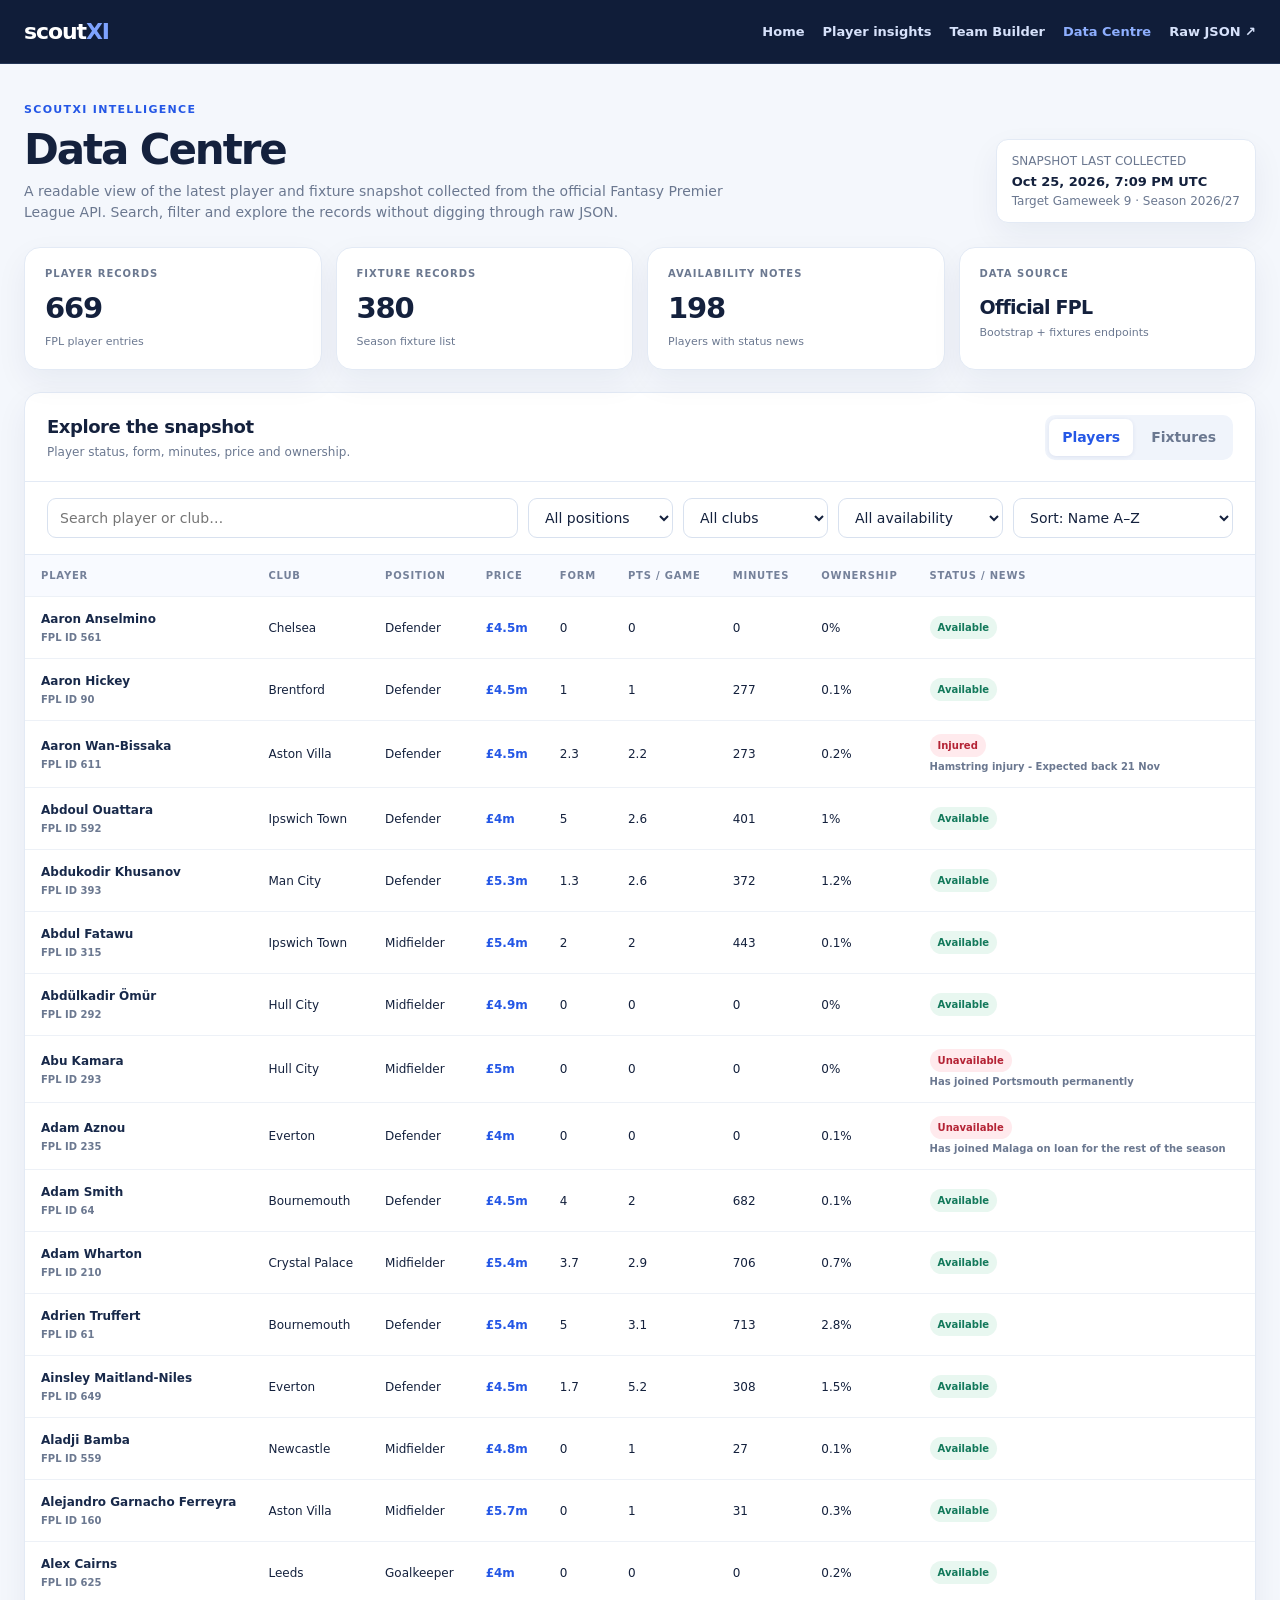
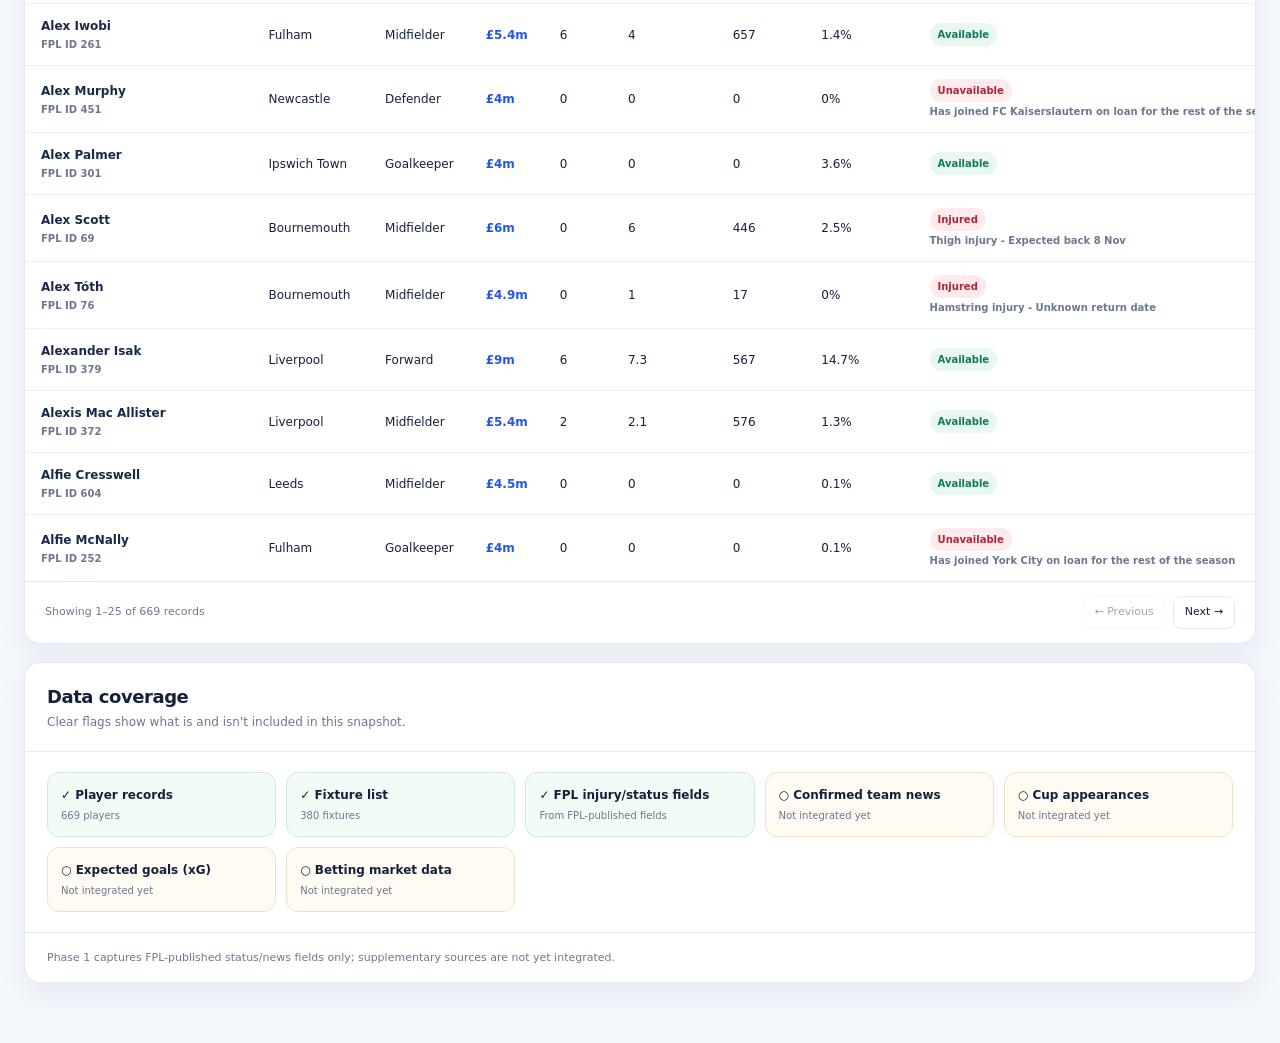
==== data-centre.html @ 30d3f9b3 "Add readable ScoutXI Data Centre page" ====
<!doctype html>
<html lang="en">
<head>
<meta charset="utf-8">
<meta name="viewport" content="width=device-width,initial-scale=1">
<title>Data Centre · ScoutXI</title>
<meta name="description" content="Explore ScoutXI's latest Fantasy Premier League player and fixture intelligence data.">
<meta name="theme-color" content="#2457e6">
<style>
:root{color-scheme:light;--bg:#f4f7fc;--panel:#fff;--ink:#14213d;--muted:#6b7890;--line:#e3eaf5;--blue:#2457e6;--blue-soft:#edf3ff;--navy:#101d39;--good:#13795b;--warn:#a86500;--bad:#b42335;--shadow:0 12px 32px rgba(20,40,80,.06)}
*{box-sizing:border-box}body{margin:0;background:var(--bg);color:var(--ink);font:14px/1.5 Inter,ui-sans-serif,system-ui,-apple-system,BlinkMacSystemFont,"Segoe UI",sans-serif}a{color:inherit}button,input,select{font:inherit}.topbar{background:var(--navy);color:#fff;border-bottom:1px solid #253657}.nav{max-width:1380px;margin:auto;padding:15px 24px;display:flex;align-items:center;justify-content:space-between;gap:20px}.brand{font-size:22px;font-weight:850;letter-spacing:-.05em;text-decoration:none}.brand span{color:#7ea3ff}.navlinks{display:flex;gap:18px;align-items:center}.navlinks a{color:#d7e2fb;text-decoration:none;font-size:13px;font-weight:650}.navlinks a:hover{color:#fff}.navlinks .active{color:#8eafff}.wrap{max-width:1380px;margin:auto;padding:30px 24px 60px}.hero{display:flex;align-items:flex-end;justify-content:space-between;gap:20px;margin:8px 0 24px}.eyebrow{color:var(--blue);font-size:11px;font-weight:850;text-transform:uppercase;letter-spacing:.12em}.hero h1{font-size:clamp(30px,4vw,42px);letter-spacing:-.05em;line-height:1.1;margin:8px 0}.hero p{max-width:720px;color:var(--muted);margin:0}.updated{flex:0 0 auto;background:#fff;border:1px solid var(--line);border-radius:12px;padding:12px 15px;color:var(--muted);font-size:12px;box-shadow:var(--shadow)}.updated strong{display:block;color:var(--ink);font-size:13px;margin-top:2px}.stats{display:grid;grid-template-columns:repeat(4,minmax(0,1fr));gap:14px;margin:22px 0}.stat,.panel{background:var(--panel);border:1px solid var(--line);border-radius:16px;box-shadow:var(--shadow)}.stat{padding:18px 20px}.stat span{display:block;color:var(--muted);font-size:10px;font-weight:850;letter-spacing:.1em;text-transform:uppercase}.stat strong{display:block;font-size:29px;letter-spacing:-.04em;margin-top:6px}.stat small{color:var(--muted);font-size:11px}.panel{overflow:hidden;margin-top:18px}.panel-head{display:flex;justify-content:space-between;align-items:center;gap:15px;padding:20px 22px;border-bottom:1px solid var(--line)}.panel-head h2{margin:0;font-size:18px;letter-spacing:-.025em}.panel-head p{margin:3px 0 0;color:var(--muted);font-size:12px}.tabs{display:flex;gap:5px;background:#f0f4fb;padding:4px;border-radius:10px}.tab{border:0;background:transparent;padding:8px 13px;border-radius:7px;color:var(--muted);font-weight:750;cursor:pointer}.tab.active{background:#fff;color:var(--blue);box-shadow:0 1px 4px #1e3a8a18}.toolbar{padding:16px 22px;display:flex;gap:10px;flex-wrap:wrap;border-bottom:1px solid var(--line)}.control{min-height:40px;border:1px solid #d8e1ef;border-radius:9px;background:#fff;color:var(--ink);padding:0 12px;outline:none}.control:focus{border-color:var(--blue);box-shadow:0 0 0 3px #2457e61c}.search{flex:1 1 260px}.toolbar select{min-width:145px}.table-wrap{overflow:auto}.data-table{border-collapse:collapse;width:100%;min-width:920px}.data-table th{background:#f8faff;color:#75819a;font-size:10px;text-transform:uppercase;letter-spacing:.08em;font-weight:850;text-align:left;white-space:nowrap}.data-table th,.data-table td{padding:13px 16px;border-bottom:1px solid #edf1f7}.data-table td{font-size:12px;white-space:nowrap}.data-table tbody tr:hover{background:#f7f9ff}.data-table tbody tr:last-child td{border-bottom:0}.name{font-weight:800;color:#18294a}.sub{display:block;color:var(--muted);font-size:10px;font-weight:600;margin-top:2px}.pill{display:inline-flex;padding:4px 8px;border-radius:999px;font-size:10px;font-weight:850;background:#edf2f8;color:#5c6b82}.pill.available{background:#e8f7f0;color:#13795b}.pill.doubt{background:#fff3d9;color:#9b6500}.pill.injured,.pill.unavailable{background:#ffeaed;color:#b42335}.blue{color:var(--blue);font-weight:800}.empty,.loading{padding:36px;text-align:center;color:var(--muted)}.table-footer{display:flex;justify-content:space-between;align-items:center;gap:12px;padding:14px 20px;color:var(--muted);font-size:11px;border-top:1px solid var(--line)}.pager{display:flex;gap:7px}.pager button{border:1px solid var(--line);border-radius:8px;background:#fff;padding:7px 11px;cursor:pointer;color:var(--ink)}.pager button:disabled{opacity:.4;cursor:not-allowed}.coverage{padding:20px 22px}.coverage-grid{display:grid;grid-template-columns:repeat(5,minmax(0,1fr));gap:10px}.coverage-item{border:1px solid var(--line);border-radius:12px;padding:13px;background:#fbfcff}.coverage-item strong{display:block;font-size:12px}.coverage-item span{display:block;color:var(--muted);font-size:10px;margin-top:4px}.coverage-item.yes{border-color:#cdebdc;background:#f3fbf7}.coverage-item.no{border-color:#f0e2c6;background:#fffbf2}.footnote{color:var(--muted);font-size:11px;line-height:1.6;padding:16px 22px;border-top:1px solid var(--line)}.error{background:#fff0f1;color:#9e2333;border:1px solid #ffd0d6;padding:14px 16px;border-radius:12px}.hidden{display:none!important}
@media(max-width:900px){.stats{grid-template-columns:repeat(2,1fr)}.coverage-grid{grid-template-columns:repeat(2,1fr)}.hero{align-items:flex-start;flex-direction:column}.updated{width:100%}.nav{align-items:flex-start;flex-direction:column}.navlinks{flex-wrap:wrap;gap:12px}}
@media(max-width:560px){.wrap{padding:22px 12px 40px}.nav{padding:14px 16px}.navlinks{display:grid;grid-template-columns:repeat(2,1fr);width:100%}.stats{gap:8px}.stat{padding:14px}.stat strong{font-size:24px}.panel-head{align-items:flex-start;flex-direction:column;padding:17px}.toolbar{padding:12px}.toolbar select{flex:1;min-width:120px}.coverage-grid{grid-template-columns:1fr 1fr}.table-footer{align-items:flex-start;flex-direction:column}}
</style>
</head>
<body>
<header class="topbar"><div class="nav"><a class="brand" href="index.html">scout<span>XI</span></a><nav class="navlinks"><a href="index.html">Home</a><a href="index.html#players">Player insights</a><a href="index.html#team-builder">Team Builder</a><a class="active" href="data-centre.html">Data Centre</a><a href="intelligence_snapshot.json">Raw JSON ↗</a></nav></div></header>
<main class="wrap">
<section class="hero"><div><div class="eyebrow">ScoutXI intelligence</div><h1>Data Centre</h1><p>A readable view of the latest player and fixture snapshot collected from the official Fantasy Premier League API. Search, filter and explore the records without digging through raw JSON.</p></div><div class="updated">SNAPSHOT LAST COLLECTED<strong id="updated">Loading timestamp…</strong><span id="gw">Checking gameweek…</span></div></section>
<div id="error" class="error hidden"></div>
<section class="stats">
<div class="stat"><span>Player records</span><strong id="playerCount">—</strong><small>FPL player entries</small></div>
<div class="stat"><span>Fixture records</span><strong id="fixtureCount">—</strong><small>Season fixture list</small></div>
<div class="stat"><span>Availability notes</span><strong id="availabilityCount">—</strong><small>Players with status news</small></div>
<div class="stat"><span>Data source</span><strong style="font-size:19px;margin-top:12px">Official FPL</strong><small>Bootstrap + fixtures endpoints</small></div>
</section>
<section class="panel">
<div class="panel-head"><div><h2>Explore the snapshot</h2><p id="recordSubtitle">Load the snapshot to explore its records.</p></div><div class="tabs" role="tablist"><button class="tab active" id="playersTab" role="tab" aria-selected="true">Players</button><button class="tab" id="fixturesTab" role="tab" aria-selected="false">Fixtures</button></div></div>
<div id="playerControls" class="toolbar">
<input class="control search" id="playerSearch" placeholder="Search player or club…" aria-label="Search players or clubs">
<select class="control" id="positionFilter" aria-label="Filter position"><option value="">All positions</option><option value="1">Goalkeepers</option><option value="2">Defenders</option><option value="3">Midfielders</option><option value="4">Forwards</option></select>
<select class="control" id="teamFilter" aria-label="Filter club"><option value="">All clubs</option></select>
<select class="control" id="statusFilter" aria-label="Filter player status"><option value="">All availability</option><option value="a">Available</option><option value="d">Doubtful</option><option value="i">Injured</option><option value="s">Suspended</option><option value="u">Unavailable / left</option></select>
<select class="control" id="sortPlayers" aria-label="Sort players"><option value="name">Sort: Name A–Z</option><option value="price-desc">Price: high to low</option><option value="price-asc">Price: low to high</option><option value="form-desc">Form: high to low</option><option value="minutes-desc">Minutes: high to low</option><option value="ownership-desc">Ownership: high to low</option><option value="ppg-desc">Points/game: high to low</option></select>
</div>
<div id="fixtureControls" class="toolbar hidden">
<input class="control search" id="fixtureSearch" placeholder="Search home or away club…" aria-label="Search fixtures">
<select class="control" id="gameweekFilter" aria-label="Filter gameweek"><option value="">All gameweeks</option></select>
<select class="control" id="fixtureTeamFilter" aria-label="Filter fixture team"><option value="">All clubs</option></select>
<select class="control" id="fixtureSort" aria-label="Sort fixtures"><option value="date">Kick-off: earliest first</option><option value="gw">Gameweek: low to high</option></select>
</div>
<div class="table-wrap"><table class="data-table"><thead id="tableHead"></thead><tbody id="tableBody"><tr><td class="loading" colspan="8">Loading ScoutXI snapshot…</td></tr></tbody></table></div>
<div class="table-footer"><span id="resultCount">Preparing data…</span><div class="pager"><button id="prevPage" disabled>← Previous</button><button id="nextPage" disabled>Next →</button></div></div>
</section>
<section class="panel"><div class="panel-head"><div><h2>Data coverage</h2><p>Clear flags show what is and isn't included in this snapshot.</p></div></div><div class="coverage"><div class="coverage-grid" id="coverageGrid"></div></div><div class="footnote" id="coverageNote">Coverage notes will appear when the snapshot loads.</div></section>
</main>
<script>
(function(){
const $=id=>document.getElementById(id);let snapshot=null,mode='players',page=0,pageSize=25,playerRows=[],fixtureRows=[];
const esc=value=>String(value??'—').replace(/[&<>"']/g,c=>({'&':'&amp;','<':'&lt;','>':'&gt;','"':'&quot;',"'":'&#39;'}[c]));
const num=(v,d=1)=>v===null||v===undefined||v===''?'—':Number(v).toLocaleString(undefined,{maximumFractionDigits:d});
const pos={1:'Goalkeeper',2:'Defender',3:'Midfielder',4:'Forward'};
const statusLabel={a:'Available',d:'Doubtful',i:'Injured',s:'Suspended',u:'Unavailable'};
function statusClass(s){return s==='a'?'available':s==='d'?'doubt':(['i','s'].includes(s)?'injured':'unavailable')}
function fillSelect(id,values){const el=$(id);[...new Set(values.filter(Boolean))].sort((a,b)=>String(a).localeCompare(String(b))).forEach(v=>{const o=document.createElement('option');o.value=v;o.textContent=v;el.appendChild(o)})}
function currentRows(){if(mode==='players'){let rows=[...playerRows];const q=$('playerSearch').value.trim().toLowerCase(),p=$('positionFilter').value,t=$('teamFilter').value,s=$('statusFilter').value,sort=$('sortPlayers').value;rows=rows.filter(x=>(!q||String(x.name+' '+x.team).toLowerCase().includes(q))&&(!p||String(x.position_id)===p)&&(!t||x.team===t)&&(!s||x.status===s));const keys={'price-desc':['price',-1],'price-asc':['price',1],'form-desc':['form',-1],'minutes-desc':['minutes',-1],'ownership-desc':['ownership_percent',-1],'ppg-desc':['points_per_game',-1]};if(keys[sort]){const [k,d]=keys[sort];rows.sort((a,b)=>(Number(a[k]||0)-Number(b[k]||0))*d)}else rows.sort((a,b)=>String(a.name).localeCompare(String(b.name)));return rows}
let rows=[...fixtureRows];const q=$('fixtureSearch').value.trim().toLowerCase(),gw=$('gameweekFilter').value,t=$('fixtureTeamFilter').value,sort=$('fixtureSort').value;rows=rows.filter(x=>(!q||String(x.home_team+' '+x.away_team).toLowerCase().includes(q))&&(!gw||String(x.gameweek)===gw)&&(!t||x.home_team===t||x.away_team===t));rows.sort((a,b)=>sort==='gw'?(a.gameweek-b.gameweek||String(a.kickoff_time).localeCompare(String(b.kickoff_time))):String(a.kickoff_time||'').localeCompare(String(b.kickoff_time||'')));return rows}
function render(){const rows=currentRows(),start=page*pageSize,visible=rows.slice(start,start+pageSize);$('resultCount').textContent=rows.length?('Showing '+(start+1)+'–'+Math.min(start+pageSize,rows.length)+' of '+rows.length.toLocaleString()+' records'):'No records match these filters';$('prevPage').disabled=page===0;$('nextPage').disabled=start+pageSize>=rows.length;$('recordSubtitle').textContent=mode==='players'?'Player status, form, minutes, price and ownership.':'Season fixtures, kickoff times and home/away teams.';if(mode==='players'){$('tableHead').innerHTML='<tr><th>Player</th><th>Club</th><th>Position</th><th>Price</th><th>Form</th><th>Pts / game</th><th>Minutes</th><th>Ownership</th><th>Status / news</th></tr>';if(!visible.length){$('tableBody').innerHTML='<tr><td colspan="9" class="empty">No players found. Try changing your filters.</td></tr>';return}$('tableBody').innerHTML=visible.map(x=>'<tr><td><span class="name">'+esc(x.name)+'</span><span class="sub">FPL ID '+esc(x.id)+'</span></td><td>'+esc(x.team)+'</td><td>'+esc(pos[x.position_id]||'Unknown')+'</td><td class="blue">£'+num(x.price,1)+'m</td><td>'+num(x.form)+'</td><td>'+num(x.points_per_game)+'</td><td>'+num(x.minutes,0)+'</td><td>'+num(x.ownership_percent)+'%</td><td><span class="pill '+statusClass(x.status)+'">'+esc(statusLabel[x.status]||'Unknown')+'</span>'+(x.news?'<span class="sub">'+esc(x.news)+'</span>':'')+'</td></tr>').join('')}else{$('tableHead').innerHTML='<tr><th>Gameweek</th><th>Kick-off (UTC)</th><th>Home team</th><th></th><th>Away team</th><th>Status</th><th>Fixture ID</th></tr>';if(!visible.length){$('tableBody').innerHTML='<tr><td colspan="7" class="empty">No fixtures found. Try changing your filters.</td></tr>';return}$('tableBody').innerHTML=visible.map(x=>{let date=x.kickoff_time?new Date(x.kickoff_time).toLocaleString(undefined,{day:'2-digit',month:'short',year:'numeric',hour:'2-digit',minute:'2-digit',timeZone:'UTC'}):'TBC';let status=x.finished?'Finished':x.started?'Started':'Scheduled';return '<tr><td><span class="pill">GW '+esc(x.gameweek)+'</span></td><td>'+esc(date)+'</td><td class="name">'+esc(x.home_team)+'</td><td style="color:#8b98ad;font-weight:800">VS</td><td class="name">'+esc(x.away_team)+'</td><td>'+esc(status)+'</td><td class="sub">'+esc(x.id)+'</td></tr>'}).join('')}}
function setMode(next){mode=next;page=0;$('playersTab').classList.toggle('active',mode==='players');$('fixturesTab').classList.toggle('active',mode==='fixtures');$('playersTab').setAttribute('aria-selected',String(mode==='players'));$('fixturesTab').setAttribute('aria-selected',String(mode==='fixtures'));$('playerControls').classList.toggle('hidden',mode!=='players');$('fixtureControls').classList.toggle('hidden',mode!=='fixtures');render()}
function renderCoverage(c){const items=[['Player records',true,(c.players||0)+' players'],['Fixture list',true,(c.fixtures||0)+' fixtures'],['FPL injury/status fields',!!c.injury_status_fields,'From FPL-published fields'],['Confirmed team news',!!c.confirmed_team_news,c.confirmed_team_news?'Integrated':'Not integrated yet'],['Cup appearances',!!c.cup_appearances,c.cup_appearances?'Integrated':'Not integrated yet'],['Expected goals (xG)',!!c.expected_goals_data,c.expected_goals_data?'Integrated':'Not integrated yet'],['Betting market data',!!c.betting_market_data,c.betting_market_data?'Integrated':'Not integrated yet']];$('coverageGrid').innerHTML=items.map(i=>'<div class="coverage-item '+(i[1]?'yes':'no')+'"><strong>'+(i[1]?'✓ ':'○ ')+esc(i[0])+'</strong><span>'+esc(i[2])+'</span></div>').join('');$('coverageNote').textContent=c.reason||'The snapshot includes only the sources listed in its metadata. Missing supplementary sources are not inferred or fabricated.'}
async function init(){try{const response=await fetch('intelligence_snapshot.json?cache='+(Date.now()),{cache:'no-store'});if(!response.ok)throw new Error('Snapshot request returned '+response.status+'. Check that intelligence_snapshot.json is published on the main branch.');snapshot=await response.json();playerRows=Array.isArray(snapshot.players)?snapshot.players:[];fixtureRows=Array.isArray(snapshot.fixtures)?snapshot.fixtures:[];$('updated').textContent=snapshot.collected_at?new Date(snapshot.collected_at).toLocaleString(undefined,{dateStyle:'medium',timeStyle:'short',timeZone:'UTC'})+' UTC':'Timestamp unavailable';$('gw').textContent='Target Gameweek '+(snapshot.target_gameweek??'—')+' · Season '+(snapshot.season||'—');$('playerCount').textContent=playerRows.length.toLocaleString();$('fixtureCount').textContent=fixtureRows.length.toLocaleString();$('availabilityCount').textContent=playerRows.filter(x=>x.news).length.toLocaleString();fillSelect('teamFilter',playerRows.map(x=>x.team));fillSelect('fixtureTeamFilter',[...fixtureRows.map(x=>x.home_team),...fixtureRows.map(x=>x.away_team)]);[...new Set(fixtureRows.map(x=>x.gameweek).filter(x=>x!==null&&x!==undefined))].sort((a,b)=>a-b).forEach(g=>{const o=document.createElement('option');o.value=g;o.textContent='Gameweek '+g;$('gameweekFilter').appendChild(o)});renderCoverage(snapshot.coverage||{});render()}catch(err){$('error').classList.remove('hidden');$('error').textContent='Could not load the snapshot: '+err.message;$('tableBody').innerHTML='<tr><td colspan="9" class="empty">The data file could not be loaded.</td></tr>';$('recordSubtitle').textContent='Snapshot unavailable';$('resultCount').textContent='No data loaded'}}
['playerSearch','positionFilter','teamFilter','statusFilter','sortPlayers','fixtureSearch','gameweekFilter','fixtureTeamFilter','fixtureSort'].forEach(id=>$(id).addEventListener('input',()=>{page=0;render()}));$('playersTab').addEventListener('click',()=>setMode('players'));$('fixturesTab').addEventListener('click',()=>setMode('fixtures'));$('prevPage').addEventListener('click',()=>{page=Math.max(0,page-1);render()});$('nextPage').addEventListener('click',()=>{page++;render()});init();
})();
</script>
</body></html>
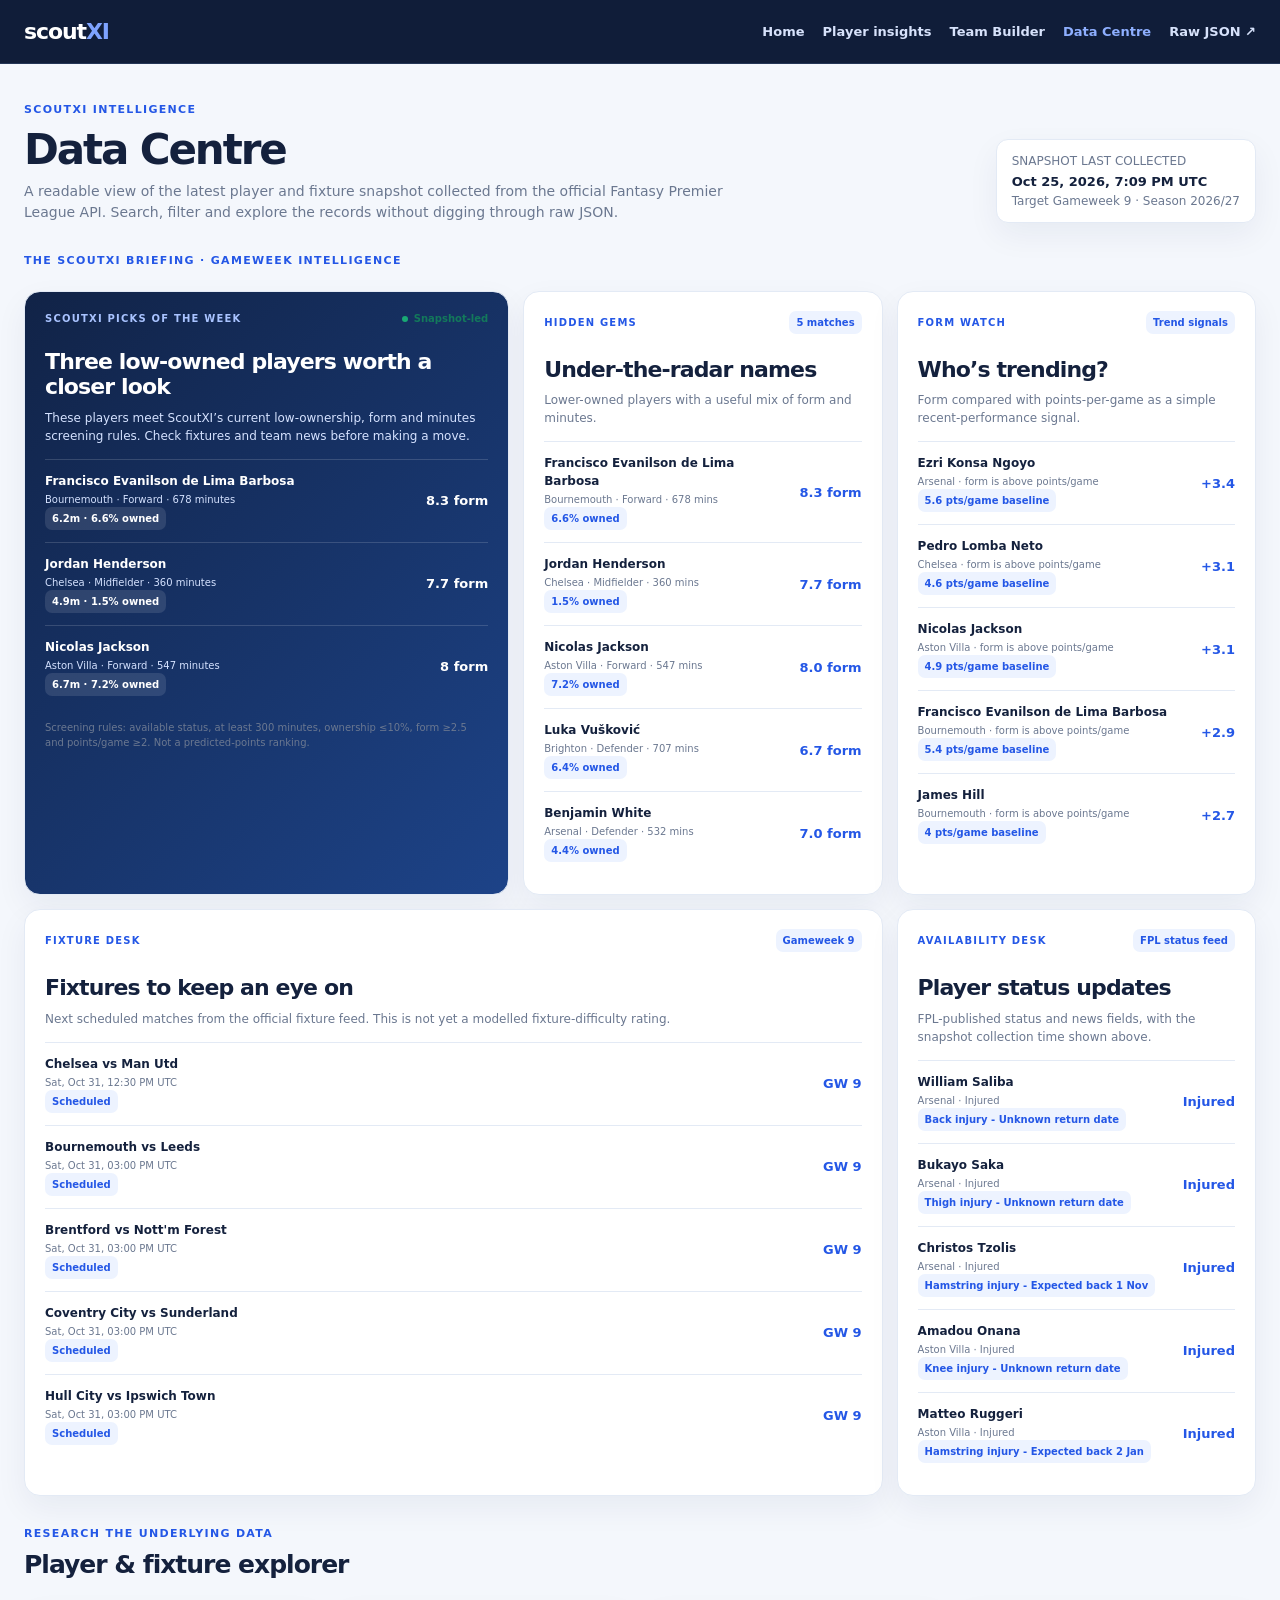
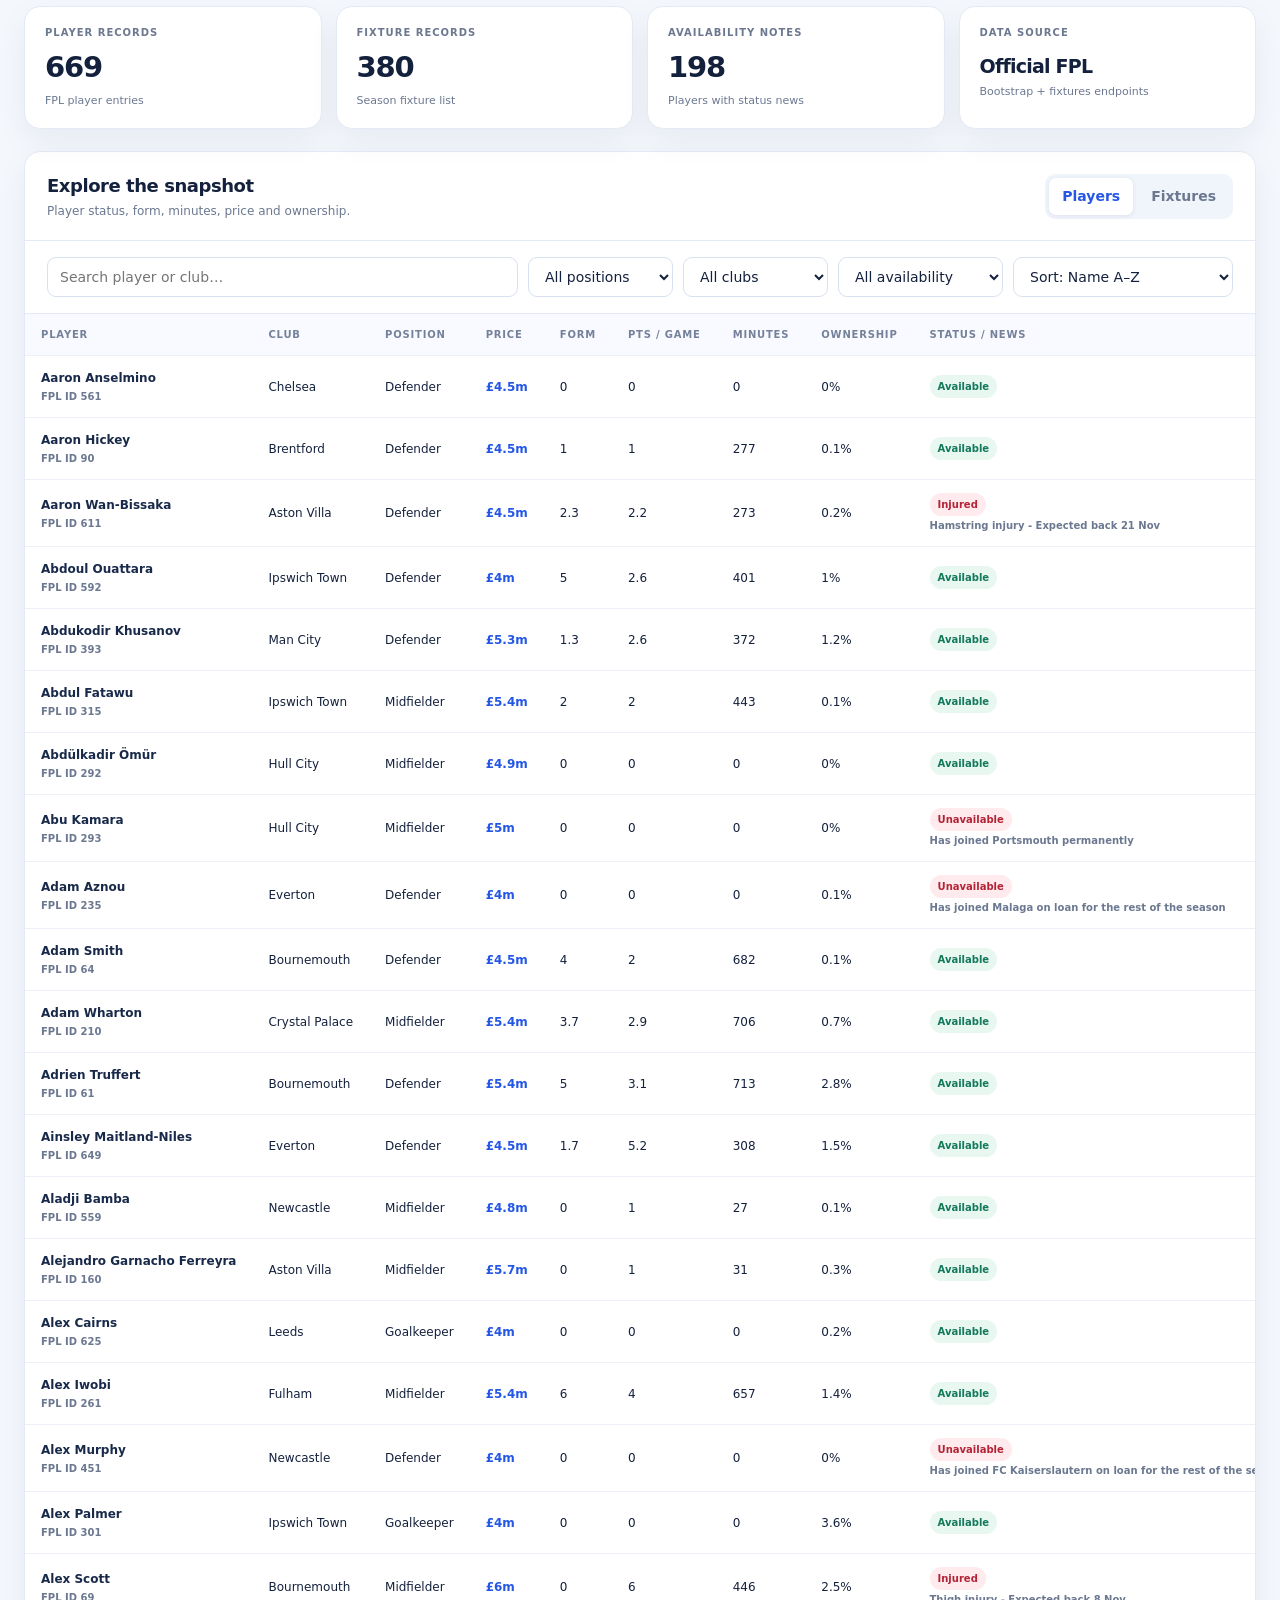
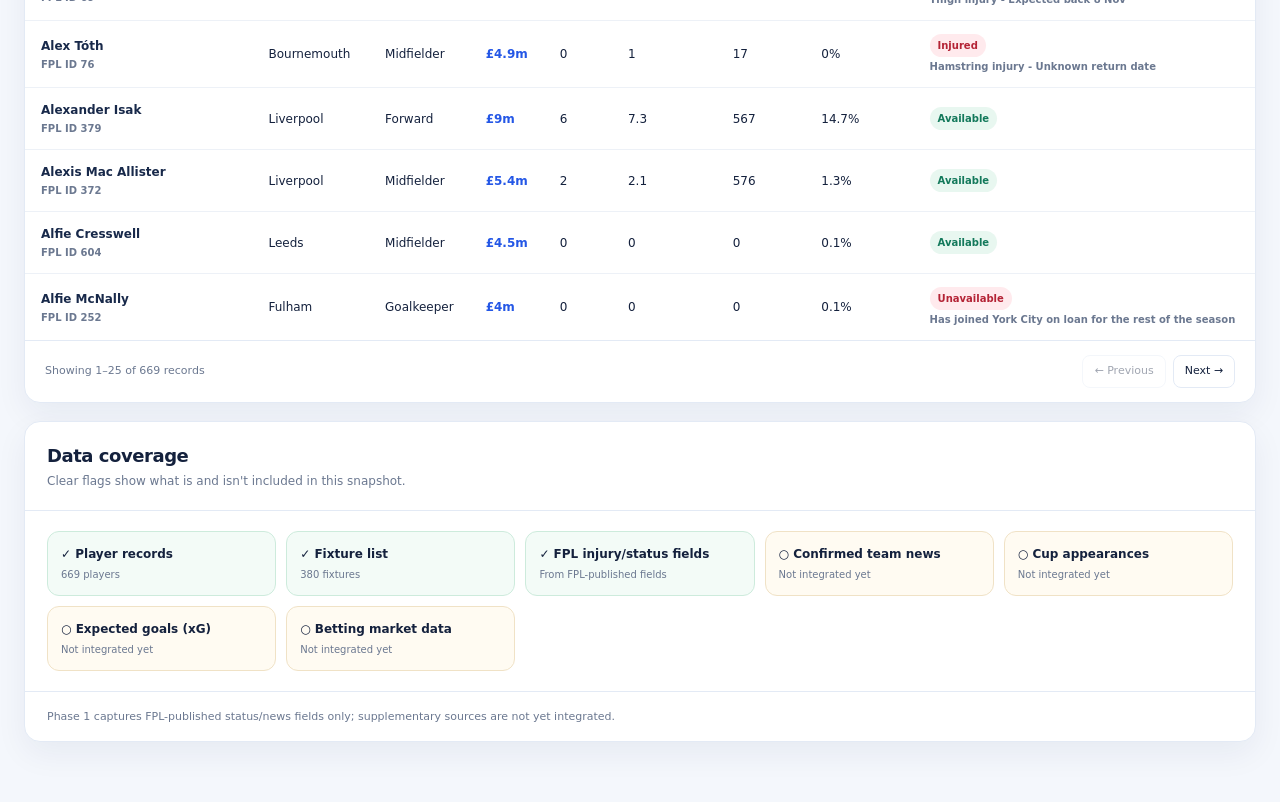
==== commit 6e3161f2: "Turn ScoutXI Data Centre into weekly intelligence newsroom" ====
--- a/data-centre.html
+++ b/data-centre.html
@@ -11,6 +11,11 @@
 *{box-sizing:border-box}body{margin:0;background:var(--bg);color:var(--ink);font:14px/1.5 Inter,ui-sans-serif,system-ui,-apple-system,BlinkMacSystemFont,"Segoe UI",sans-serif}a{color:inherit}button,input,select{font:inherit}.topbar{background:var(--navy);color:#fff;border-bottom:1px solid #253657}.nav{max-width:1380px;margin:auto;padding:15px 24px;display:flex;align-items:center;justify-content:space-between;gap:20px}.brand{font-size:22px;font-weight:850;letter-spacing:-.05em;text-decoration:none}.brand span{color:#7ea3ff}.navlinks{display:flex;gap:18px;align-items:center}.navlinks a{color:#d7e2fb;text-decoration:none;font-size:13px;font-weight:650}.navlinks a:hover{color:#fff}.navlinks .active{color:#8eafff}.wrap{max-width:1380px;margin:auto;padding:30px 24px 60px}.hero{display:flex;align-items:flex-end;justify-content:space-between;gap:20px;margin:8px 0 24px}.eyebrow{color:var(--blue);font-size:11px;font-weight:850;text-transform:uppercase;letter-spacing:.12em}.hero h1{font-size:clamp(30px,4vw,42px);letter-spacing:-.05em;line-height:1.1;margin:8px 0}.hero p{max-width:720px;color:var(--muted);margin:0}.updated{flex:0 0 auto;background:#fff;border:1px solid var(--line);border-radius:12px;padding:12px 15px;color:var(--muted);font-size:12px;box-shadow:var(--shadow)}.updated strong{display:block;color:var(--ink);font-size:13px;margin-top:2px}.stats{display:grid;grid-template-columns:repeat(4,minmax(0,1fr));gap:14px;margin:22px 0}.stat,.panel{background:var(--panel);border:1px solid var(--line);border-radius:16px;box-shadow:var(--shadow)}.stat{padding:18px 20px}.stat span{display:block;color:var(--muted);font-size:10px;font-weight:850;letter-spacing:.1em;text-transform:uppercase}.stat strong{display:block;font-size:29px;letter-spacing:-.04em;margin-top:6px}.stat small{color:var(--muted);font-size:11px}.panel{overflow:hidden;margin-top:18px}.panel-head{display:flex;justify-content:space-between;align-items:center;gap:15px;padding:20px 22px;border-bottom:1px solid var(--line)}.panel-head h2{margin:0;font-size:18px;letter-spacing:-.025em}.panel-head p{margin:3px 0 0;color:var(--muted);font-size:12px}.tabs{display:flex;gap:5px;background:#f0f4fb;padding:4px;border-radius:10px}.tab{border:0;background:transparent;padding:8px 13px;border-radius:7px;color:var(--muted);font-weight:750;cursor:pointer}.tab.active{background:#fff;color:var(--blue);box-shadow:0 1px 4px #1e3a8a18}.toolbar{padding:16px 22px;display:flex;gap:10px;flex-wrap:wrap;border-bottom:1px solid var(--line)}.control{min-height:40px;border:1px solid #d8e1ef;border-radius:9px;background:#fff;color:var(--ink);padding:0 12px;outline:none}.control:focus{border-color:var(--blue);box-shadow:0 0 0 3px #2457e61c}.search{flex:1 1 260px}.toolbar select{min-width:145px}.table-wrap{overflow:auto}.data-table{border-collapse:collapse;width:100%;min-width:920px}.data-table th{background:#f8faff;color:#75819a;font-size:10px;text-transform:uppercase;letter-spacing:.08em;font-weight:850;text-align:left;white-space:nowrap}.data-table th,.data-table td{padding:13px 16px;border-bottom:1px solid #edf1f7}.data-table td{font-size:12px;white-space:nowrap}.data-table tbody tr:hover{background:#f7f9ff}.data-table tbody tr:last-child td{border-bottom:0}.name{font-weight:800;color:#18294a}.sub{display:block;color:var(--muted);font-size:10px;font-weight:600;margin-top:2px}.pill{display:inline-flex;padding:4px 8px;border-radius:999px;font-size:10px;font-weight:850;background:#edf2f8;color:#5c6b82}.pill.available{background:#e8f7f0;color:#13795b}.pill.doubt{background:#fff3d9;color:#9b6500}.pill.injured,.pill.unavailable{background:#ffeaed;color:#b42335}.blue{color:var(--blue);font-weight:800}.empty,.loading{padding:36px;text-align:center;color:var(--muted)}.table-footer{display:flex;justify-content:space-between;align-items:center;gap:12px;padding:14px 20px;color:var(--muted);font-size:11px;border-top:1px solid var(--line)}.pager{display:flex;gap:7px}.pager button{border:1px solid var(--line);border-radius:8px;background:#fff;padding:7px 11px;cursor:pointer;color:var(--ink)}.pager button:disabled{opacity:.4;cursor:not-allowed}.coverage{padding:20px 22px}.coverage-grid{display:grid;grid-template-columns:repeat(5,minmax(0,1fr));gap:10px}.coverage-item{border:1px solid var(--line);border-radius:12px;padding:13px;background:#fbfcff}.coverage-item strong{display:block;font-size:12px}.coverage-item span{display:block;color:var(--muted);font-size:10px;margin-top:4px}.coverage-item.yes{border-color:#cdebdc;background:#f3fbf7}.coverage-item.no{border-color:#f0e2c6;background:#fffbf2}.footnote{color:var(--muted);font-size:11px;line-height:1.6;padding:16px 22px;border-top:1px solid var(--line)}.error{background:#fff0f1;color:#9e2333;border:1px solid #ffd0d6;padding:14px 16px;border-radius:12px}.hidden{display:none!important}
 @media(max-width:900px){.stats{grid-template-columns:repeat(2,1fr)}.coverage-grid{grid-template-columns:repeat(2,1fr)}.hero{align-items:flex-start;flex-direction:column}.updated{width:100%}.nav{align-items:flex-start;flex-direction:column}.navlinks{flex-wrap:wrap;gap:12px}}
 @media(max-width:560px){.wrap{padding:22px 12px 40px}.nav{padding:14px 16px}.navlinks{display:grid;grid-template-columns:repeat(2,1fr);width:100%}.stats{gap:8px}.stat{padding:14px}.stat strong{font-size:24px}.panel-head{align-items:flex-start;flex-direction:column;padding:17px}.toolbar{padding:12px}.toolbar select{flex:1;min-width:120px}.coverage-grid{grid-template-columns:1fr 1fr}.table-footer{align-items:flex-start;flex-direction:column}}
+
+/* Newsroom / weekly intelligence */
+.newsroom{display:grid;grid-template-columns:1.35fr 1fr 1fr;gap:14px;margin:22px 0}.story{background:#fff;border:1px solid var(--line);border-radius:16px;overflow:hidden;box-shadow:var(--shadow);min-width:0}.story.primary{background:linear-gradient(135deg,#112347,#1d4388);color:#fff}.story-top{padding:19px 20px 10px;display:flex;justify-content:space-between;align-items:center;gap:8px}.story-label{font-size:10px;font-weight:900;text-transform:uppercase;letter-spacing:.12em;color:var(--blue)}.primary .story-label{color:#a9c3ff}.live-dot{display:inline-flex;align-items:center;gap:6px;font-size:10px;font-weight:800;color:var(--good)}.live-dot:before{content:"";width:6px;height:6px;background:#19a974;border-radius:50%}.story-body{padding:8px 20px 20px}.story h2{font-size:22px;line-height:1.15;letter-spacing:-.04em;margin:5px 0 9px}.story p{font-size:12px;color:var(--muted);margin:0 0 14px}.primary p{color:#d5e2ff}.story-list{display:grid;gap:0}.story-item{display:grid;grid-template-columns:1fr auto;gap:12px;align-items:center;padding:12px 0;border-top:1px solid var(--line)}.primary .story-item{border-color:#ffffff26}.story-item strong{font-size:12px;display:block}.story-item small{display:block;color:var(--muted);font-size:10px;margin-top:3px;line-height:1.4}.primary .story-item small{color:#d5e2ff}.metric{font-size:13px;font-weight:900;color:var(--blue);white-space:nowrap}.primary .metric{color:#fff}.story-chip{display:inline-flex;background:var(--blue-soft);color:var(--blue);border-radius:7px;padding:4px 7px;font-size:10px;font-weight:850}.primary .story-chip{background:#ffffff1c;color:#fff}.story-wide{grid-column:span 2}.story-meta{font-size:10px;color:var(--muted);margin-top:12px}.news-empty{font-size:12px;color:var(--muted);padding:12px 0}.section-kicker{margin:30px 0 0;font-size:11px;color:var(--blue);font-weight:900;text-transform:uppercase;letter-spacing:.12em}.explorer-title{margin:4px 0 0;font-size:25px;letter-spacing:-.04em}
+@media(max-width:980px){.newsroom{grid-template-columns:1fr 1fr}.story.primary{grid-column:span 2}}@media(max-width:600px){.newsroom{grid-template-columns:1fr}.story.primary{grid-column:span 1}.story h2{font-size:20px}}
+
 </style>
 </head>
 <body>
@@ -18,6 +23,32 @@
 <main class="wrap">
 <section class="hero"><div><div class="eyebrow">ScoutXI intelligence</div><h1>Data Centre</h1><p>A readable view of the latest player and fixture snapshot collected from the official Fantasy Premier League API. Search, filter and explore the records without digging through raw JSON.</p></div><div class="updated">SNAPSHOT LAST COLLECTED<strong id="updated">Loading timestamp…</strong><span id="gw">Checking gameweek…</span></div></section>
 <div id="error" class="error hidden"></div>
+
+<div class="section-kicker">The ScoutXI briefing · Gameweek intelligence</div>
+<section class="newsroom" aria-label="Weekly ScoutXI intelligence">
+  <article class="story primary">
+    <div class="story-top"><span class="story-label">ScoutXI picks of the week</span><span class="live-dot">Snapshot-led</span></div>
+    <div class="story-body"><h2 id="leadTitle">Finding this week’s opportunities…</h2><p id="leadIntro">Scanning the latest official FPL data for low-owned players with meaningful minutes and promising form.</p><div id="leadStories" class="story-list"><div class="news-empty">Loading weekly briefing…</div></div><div id="leadMeta" class="story-meta">Rankings are indicators, not guaranteed points.</div></div>
+  </article>
+  <article class="story">
+    <div class="story-top"><span class="story-label">Hidden gems</span><span class="story-chip" id="gemCount">Scanning</span></div>
+    <div class="story-body"><h2>Under-the-radar names</h2><p>Lower-owned players with a useful mix of form and minutes.</p><div id="gemStories" class="story-list"><div class="news-empty">Building shortlist…</div></div></div>
+  </article>
+  <article class="story">
+    <div class="story-top"><span class="story-label">Form watch</span><span class="story-chip">Trend signals</span></div>
+    <div class="story-body"><h2>Who’s trending?</h2><p>Form compared with points-per-game as a simple recent-performance signal.</p><div id="riserStories" class="story-list"><div class="news-empty">Checking form…</div></div></div>
+  </article>
+  <article class="story story-wide">
+    <div class="story-top"><span class="story-label">Fixture desk</span><span class="story-chip" id="fixtureDeskGw">Upcoming fixtures</span></div>
+    <div class="story-body"><h2>Fixtures to keep an eye on</h2><p>Next scheduled matches from the official fixture feed. This is not yet a modelled fixture-difficulty rating.</p><div id="fixtureStories" class="story-list"><div class="news-empty">Loading fixture desk…</div></div></div>
+  </article>
+  <article class="story">
+    <div class="story-top"><span class="story-label">Availability desk</span><span class="story-chip">FPL status feed</span></div>
+    <div class="story-body"><h2>Player status updates</h2><p>FPL-published status and news fields, with the snapshot collection time shown above.</p><div id="newsStories" class="story-list"><div class="news-empty">Checking player news…</div></div></div>
+  </article>
+</section>
+<div class="section-kicker">Research the underlying data</div><h2 class="explorer-title">Player & fixture explorer</h2>
+
 <section class="stats">
 <div class="stat"><span>Player records</span><strong id="playerCount">—</strong><small>FPL player entries</small></div>
 <div class="stat"><span>Fixture records</span><strong id="fixtureCount">—</strong><small>Season fixture list</small></div>
@@ -57,8 +88,28 @@
 let rows=[...fixtureRows];const q=$('fixtureSearch').value.trim().toLowerCase(),gw=$('gameweekFilter').value,t=$('fixtureTeamFilter').value,sort=$('fixtureSort').value;rows=rows.filter(x=>(!q||String(x.home_team+' '+x.away_team).toLowerCase().includes(q))&&(!gw||String(x.gameweek)===gw)&&(!t||x.home_team===t||x.away_team===t));rows.sort((a,b)=>sort==='gw'?(a.gameweek-b.gameweek||String(a.kickoff_time).localeCompare(String(b.kickoff_time))):String(a.kickoff_time||'').localeCompare(String(b.kickoff_time||'')));return rows}
 function render(){const rows=currentRows(),start=page*pageSize,visible=rows.slice(start,start+pageSize);$('resultCount').textContent=rows.length?('Showing '+(start+1)+'–'+Math.min(start+pageSize,rows.length)+' of '+rows.length.toLocaleString()+' records'):'No records match these filters';$('prevPage').disabled=page===0;$('nextPage').disabled=start+pageSize>=rows.length;$('recordSubtitle').textContent=mode==='players'?'Player status, form, minutes, price and ownership.':'Season fixtures, kickoff times and home/away teams.';if(mode==='players'){$('tableHead').innerHTML='<tr><th>Player</th><th>Club</th><th>Position</th><th>Price</th><th>Form</th><th>Pts / game</th><th>Minutes</th><th>Ownership</th><th>Status / news</th></tr>';if(!visible.length){$('tableBody').innerHTML='<tr><td colspan="9" class="empty">No players found. Try changing your filters.</td></tr>';return}$('tableBody').innerHTML=visible.map(x=>'<tr><td><span class="name">'+esc(x.name)+'</span><span class="sub">FPL ID '+esc(x.id)+'</span></td><td>'+esc(x.team)+'</td><td>'+esc(pos[x.position_id]||'Unknown')+'</td><td class="blue">£'+num(x.price,1)+'m</td><td>'+num(x.form)+'</td><td>'+num(x.points_per_game)+'</td><td>'+num(x.minutes,0)+'</td><td>'+num(x.ownership_percent)+'%</td><td><span class="pill '+statusClass(x.status)+'">'+esc(statusLabel[x.status]||'Unknown')+'</span>'+(x.news?'<span class="sub">'+esc(x.news)+'</span>':'')+'</td></tr>').join('')}else{$('tableHead').innerHTML='<tr><th>Gameweek</th><th>Kick-off (UTC)</th><th>Home team</th><th></th><th>Away team</th><th>Status</th><th>Fixture ID</th></tr>';if(!visible.length){$('tableBody').innerHTML='<tr><td colspan="7" class="empty">No fixtures found. Try changing your filters.</td></tr>';return}$('tableBody').innerHTML=visible.map(x=>{let date=x.kickoff_time?new Date(x.kickoff_time).toLocaleString(undefined,{day:'2-digit',month:'short',year:'numeric',hour:'2-digit',minute:'2-digit',timeZone:'UTC'}):'TBC';let status=x.finished?'Finished':x.started?'Started':'Scheduled';return '<tr><td><span class="pill">GW '+esc(x.gameweek)+'</span></td><td>'+esc(date)+'</td><td class="name">'+esc(x.home_team)+'</td><td style="color:#8b98ad;font-weight:800">VS</td><td class="name">'+esc(x.away_team)+'</td><td>'+esc(status)+'</td><td class="sub">'+esc(x.id)+'</td></tr>'}).join('')}}
 function setMode(next){mode=next;page=0;$('playersTab').classList.toggle('active',mode==='players');$('fixturesTab').classList.toggle('active',mode==='fixtures');$('playersTab').setAttribute('aria-selected',String(mode==='players'));$('fixturesTab').setAttribute('aria-selected',String(mode==='fixtures'));$('playerControls').classList.toggle('hidden',mode!=='players');$('fixtureControls').classList.toggle('hidden',mode!=='fixtures');render()}
+
+function storyItem(title,detail,metric,chip){return '<div class="story-item"><div><strong>'+esc(title)+'</strong><small>'+esc(detail)+'</small>'+(chip?'<span class="story-chip">'+esc(chip)+'</span>':'')+'</div><span class="metric">'+esc(metric)+'</span></div>'}
+function renderNewsroom(){
+ const active=playerRows.filter(p=>p.status==='a'&&Number(p.minutes||0)>=300);
+ const gems=active.filter(p=>Number(p.ownership_percent||0)<=10&&Number(p.form||0)>=2.5&&Number(p.points_per_game||0)>=2).sort((a,b)=>(Number(b.form||0)*.6+Number(b.points_per_game||0)*.4)-(Number(a.form||0)*.6+Number(a.points_per_game||0)*.4)).slice(0,5);
+ const trend=active.filter(p=>Number(p.minutes||0)>=300&&Number(p.form||0)>=3&&Number(p.form||0)>Number(p.points_per_game||0)+0.5).sort((a,b)=>(Number(b.form||0)-Number(b.points_per_game||0))-(Number(a.form||0)-Number(a.points_per_game||0))).slice(0,5);
+ $('gemCount').textContent=gems.length+' matches';
+ $('gemStories').innerHTML=gems.length?gems.map(p=>storyItem(p.name,p.team+' · '+pos[p.position_id]+' · '+num(p.minutes,0)+' mins',Number(p.form||0).toFixed(1)+' form',num(p.ownership_percent)+'% owned')).join(''):'<div class="news-empty">No players currently meet the shortlist rules. The list will refresh with the next snapshot.</div>';
+ $('riserStories').innerHTML=trend.length?trend.map(p=>storyItem(p.name,p.team+' · form is above points/game',('+'+(Number(p.form||0)-Number(p.points_per_game||0)).toFixed(1)),num(p.points_per_game)+' pts/game baseline')).join(''):'<div class="news-empty">No clear form-watch signals in the current snapshot.</div>';
+ const top=gems.slice(0,3);
+ $('leadTitle').textContent=top.length?'Three low-owned players worth a closer look':'This week’s opportunity scan';
+ $('leadIntro').textContent=top.length?'These players meet ScoutXI’s current low-ownership, form and minutes screening rules. Check fixtures and team news before making a move.':'We’ll surface candidates when the latest data meets the screening rules; no names are invented to fill the page.';
+ $('leadStories').innerHTML=top.length?top.map(p=>storyItem(p.name,p.team+' · '+pos[p.position_id]+' · '+num(p.minutes,0)+' minutes',num(p.form)+' form',num(p.price)+'m · '+num(p.ownership_percent)+'% owned')).join(''):'<div class="news-empty">No qualifying hidden gems in the current data.</div>';
+ $('leadMeta').textContent='Screening rules: available status, at least 300 minutes, ownership ≤10%, form ≥2.5 and points/game ≥2. Not a predicted-points ranking.';
+ const gw=Number(snapshot.target_gameweek),next=fixtureRows.filter(f=>f.gameweek===gw&&!f.finished).sort((a,b)=>String(a.kickoff_time||'').localeCompare(String(b.kickoff_time||''))).slice(0,5);
+ $('fixtureDeskGw').textContent='Gameweek '+(Number.isFinite(gw)&&gw?gw:'—');
+ $('fixtureStories').innerHTML=next.length?next.map(f=>{const d=f.kickoff_time?new Date(f.kickoff_time).toLocaleString(undefined,{weekday:'short',day:'numeric',month:'short',hour:'2-digit',minute:'2-digit',timeZone:'UTC'})+' UTC':'Kick-off TBC';return storyItem(f.home_team+' vs '+f.away_team,d,'GW '+(f.gameweek??'—'),f.started?'Started':'Scheduled')}).join(''):'<div class="news-empty">No upcoming fixtures are listed for the target gameweek in this snapshot.</div>';
+ const notes=playerRows.filter(p=>p.news&&p.news.trim()&&p.status!=='a').sort((a,b)=>{const rank={i:0,s:1,d:2,u:3};return (rank[a.status]??4)-(rank[b.status]??4)}).slice(0,5);
+ $('newsStories').innerHTML=notes.length?notes.map(p=>storyItem(p.name,p.team+' · '+(statusLabel[p.status]||'Status update'),p.status==='i'?'Injured':p.status==='d'?'Doubtful':p.status==='s'?'Suspended':'Unavailable',p.news)).join(''):'<div class="news-empty">No non-available player news is present in the current snapshot.</div>';
+}
 function renderCoverage(c){const items=[['Player records',true,(c.players||0)+' players'],['Fixture list',true,(c.fixtures||0)+' fixtures'],['FPL injury/status fields',!!c.injury_status_fields,'From FPL-published fields'],['Confirmed team news',!!c.confirmed_team_news,c.confirmed_team_news?'Integrated':'Not integrated yet'],['Cup appearances',!!c.cup_appearances,c.cup_appearances?'Integrated':'Not integrated yet'],['Expected goals (xG)',!!c.expected_goals_data,c.expected_goals_data?'Integrated':'Not integrated yet'],['Betting market data',!!c.betting_market_data,c.betting_market_data?'Integrated':'Not integrated yet']];$('coverageGrid').innerHTML=items.map(i=>'<div class="coverage-item '+(i[1]?'yes':'no')+'"><strong>'+(i[1]?'✓ ':'○ ')+esc(i[0])+'</strong><span>'+esc(i[2])+'</span></div>').join('');$('coverageNote').textContent=c.reason||'The snapshot includes only the sources listed in its metadata. Missing supplementary sources are not inferred or fabricated.'}
-async function init(){try{const response=await fetch('intelligence_snapshot.json?cache='+(Date.now()),{cache:'no-store'});if(!response.ok)throw new Error('Snapshot request returned '+response.status+'. Check that intelligence_snapshot.json is published on the main branch.');snapshot=await response.json();playerRows=Array.isArray(snapshot.players)?snapshot.players:[];fixtureRows=Array.isArray(snapshot.fixtures)?snapshot.fixtures:[];$('updated').textContent=snapshot.collected_at?new Date(snapshot.collected_at).toLocaleString(undefined,{dateStyle:'medium',timeStyle:'short',timeZone:'UTC'})+' UTC':'Timestamp unavailable';$('gw').textContent='Target Gameweek '+(snapshot.target_gameweek??'—')+' · Season '+(snapshot.season||'—');$('playerCount').textContent=playerRows.length.toLocaleString();$('fixtureCount').textContent=fixtureRows.length.toLocaleString();$('availabilityCount').textContent=playerRows.filter(x=>x.news).length.toLocaleString();fillSelect('teamFilter',playerRows.map(x=>x.team));fillSelect('fixtureTeamFilter',[...fixtureRows.map(x=>x.home_team),...fixtureRows.map(x=>x.away_team)]);[...new Set(fixtureRows.map(x=>x.gameweek).filter(x=>x!==null&&x!==undefined))].sort((a,b)=>a-b).forEach(g=>{const o=document.createElement('option');o.value=g;o.textContent='Gameweek '+g;$('gameweekFilter').appendChild(o)});renderCoverage(snapshot.coverage||{});render()}catch(err){$('error').classList.remove('hidden');$('error').textContent='Could not load the snapshot: '+err.message;$('tableBody').innerHTML='<tr><td colspan="9" class="empty">The data file could not be loaded.</td></tr>';$('recordSubtitle').textContent='Snapshot unavailable';$('resultCount').textContent='No data loaded'}}
+async function init(){try{const response=await fetch('intelligence_snapshot.json?cache='+(Date.now()),{cache:'no-store'});if(!response.ok)throw new Error('Snapshot request returned '+response.status+'. Check that intelligence_snapshot.json is published on the main branch.');snapshot=await response.json();playerRows=Array.isArray(snapshot.players)?snapshot.players:[];fixtureRows=Array.isArray(snapshot.fixtures)?snapshot.fixtures:[];$('updated').textContent=snapshot.collected_at?new Date(snapshot.collected_at).toLocaleString(undefined,{dateStyle:'medium',timeStyle:'short',timeZone:'UTC'})+' UTC':'Timestamp unavailable';$('gw').textContent='Target Gameweek '+(snapshot.target_gameweek??'—')+' · Season '+(snapshot.season||'—');$('playerCount').textContent=playerRows.length.toLocaleString();$('fixtureCount').textContent=fixtureRows.length.toLocaleString();$('availabilityCount').textContent=playerRows.filter(x=>x.news).length.toLocaleString();fillSelect('teamFilter',playerRows.map(x=>x.team));fillSelect('fixtureTeamFilter',[...fixtureRows.map(x=>x.home_team),...fixtureRows.map(x=>x.away_team)]);[...new Set(fixtureRows.map(x=>x.gameweek).filter(x=>x!==null&&x!==undefined))].sort((a,b)=>a-b).forEach(g=>{const o=document.createElement('option');o.value=g;o.textContent='Gameweek '+g;$('gameweekFilter').appendChild(o)});renderCoverage(snapshot.coverage||{});renderNewsroom();render()}catch(err){$('error').classList.remove('hidden');$('error').textContent='Could not load the snapshot: '+err.message;$('tableBody').innerHTML='<tr><td colspan="9" class="empty">The data file could not be loaded.</td></tr>';$('recordSubtitle').textContent='Snapshot unavailable';$('resultCount').textContent='No data loaded'}}
 ['playerSearch','positionFilter','teamFilter','statusFilter','sortPlayers','fixtureSearch','gameweekFilter','fixtureTeamFilter','fixtureSort'].forEach(id=>$(id).addEventListener('input',()=>{page=0;render()}));$('playersTab').addEventListener('click',()=>setMode('players'));$('fixturesTab').addEventListener('click',()=>setMode('fixtures'));$('prevPage').addEventListener('click',()=>{page=Math.max(0,page-1);render()});$('nextPage').addEventListener('click',()=>{page++;render()});init();
 })();
 </script>
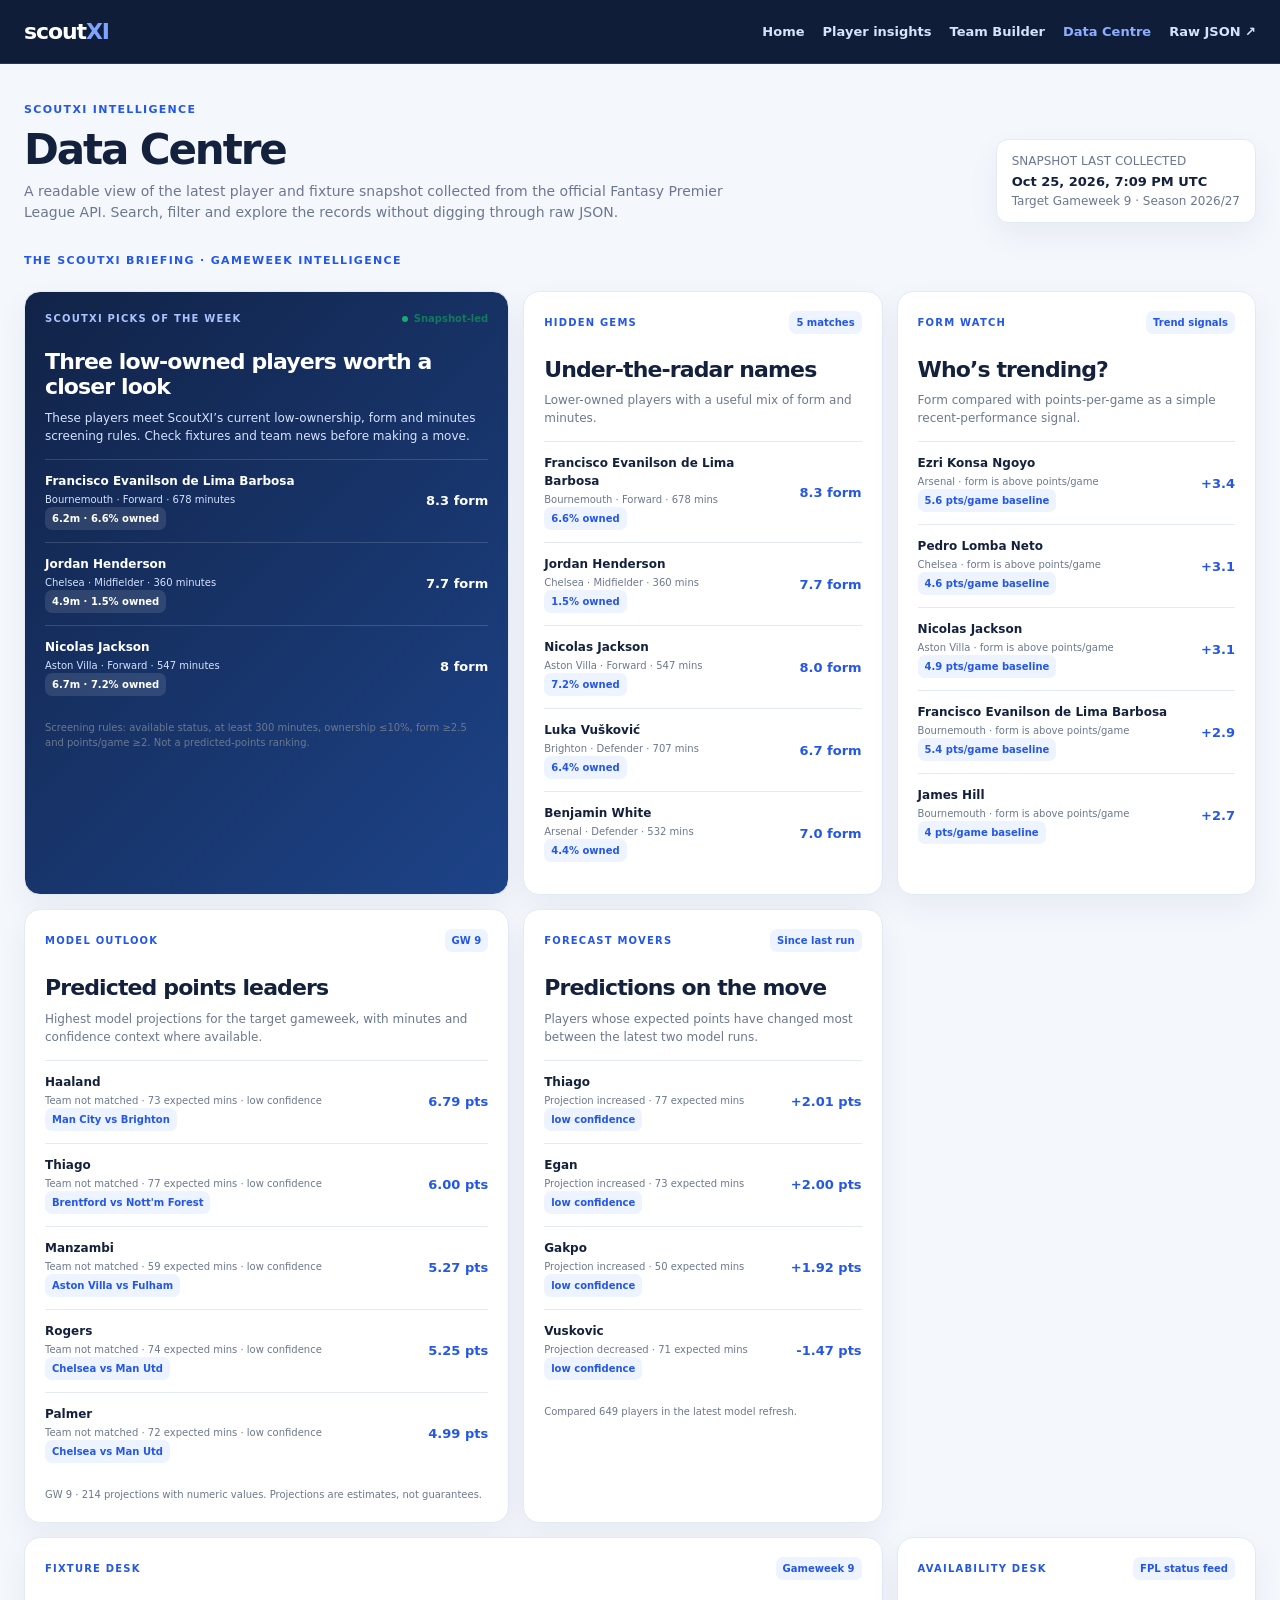
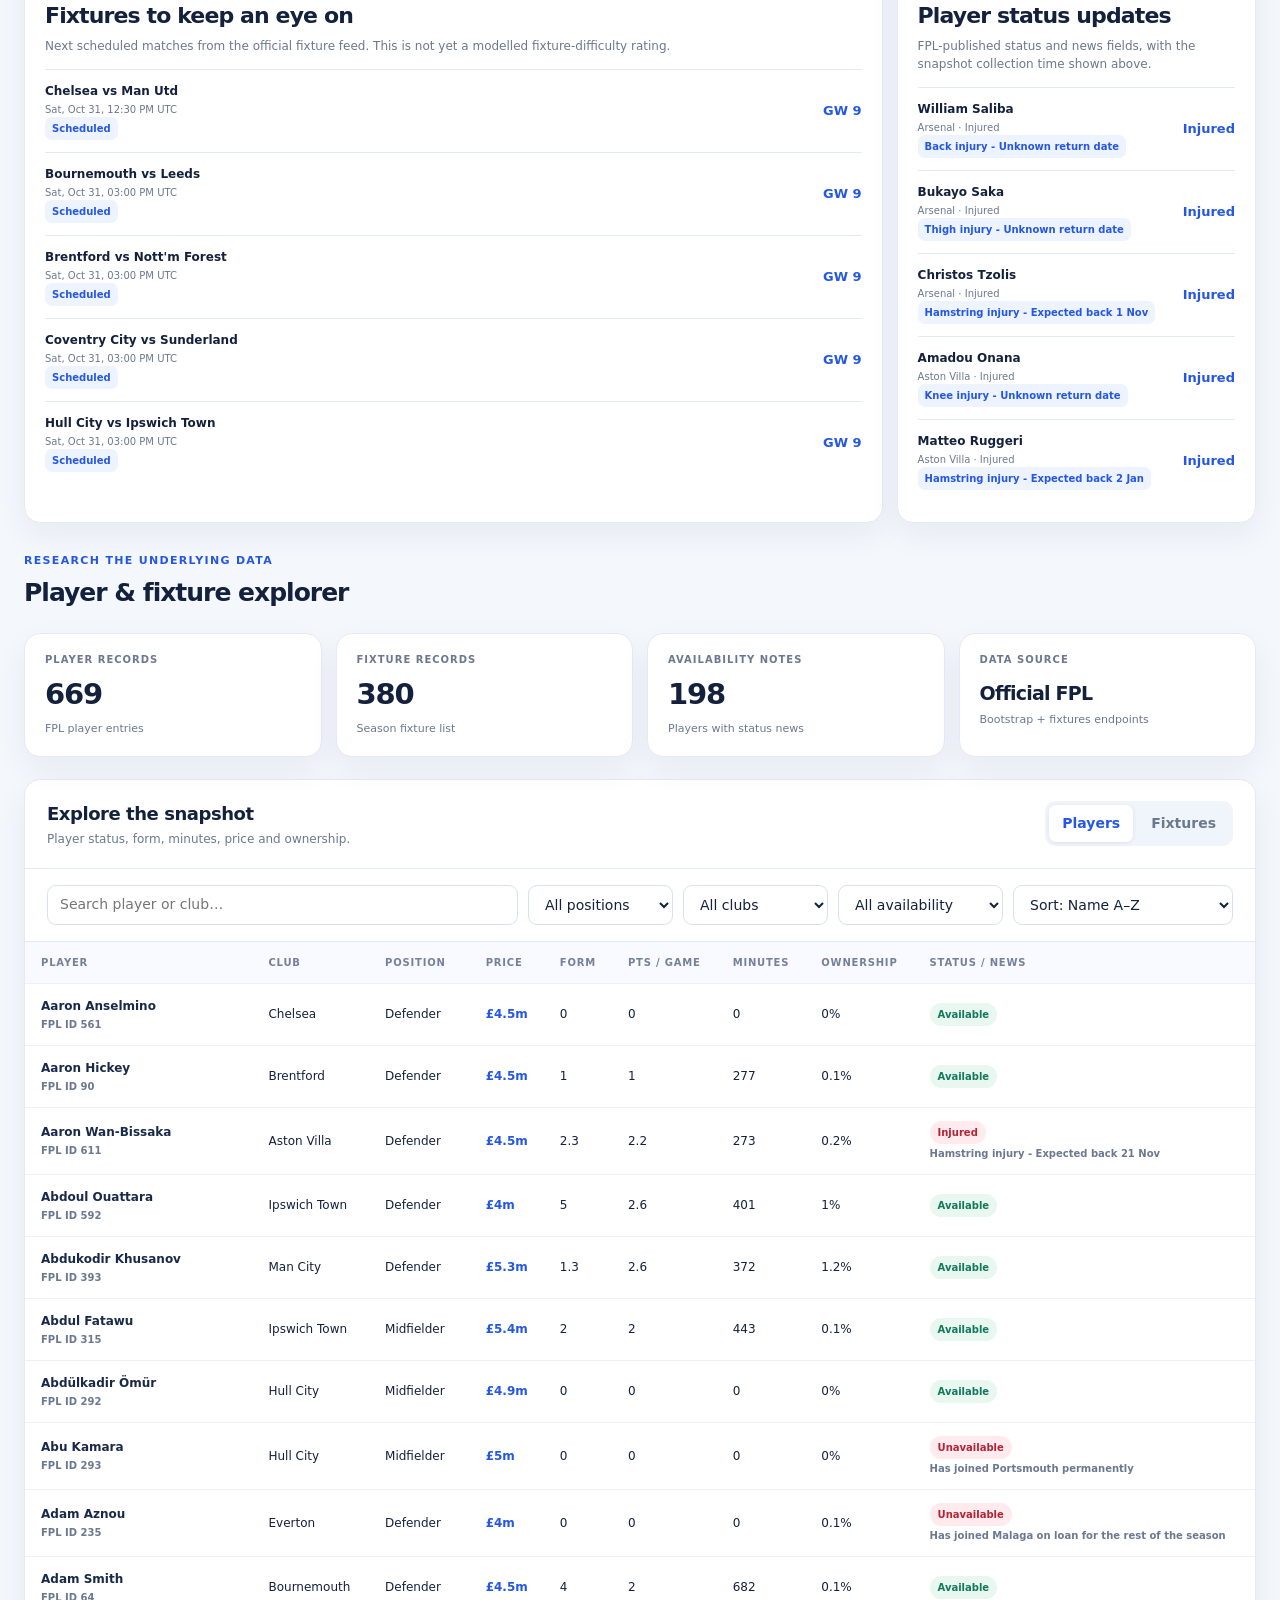
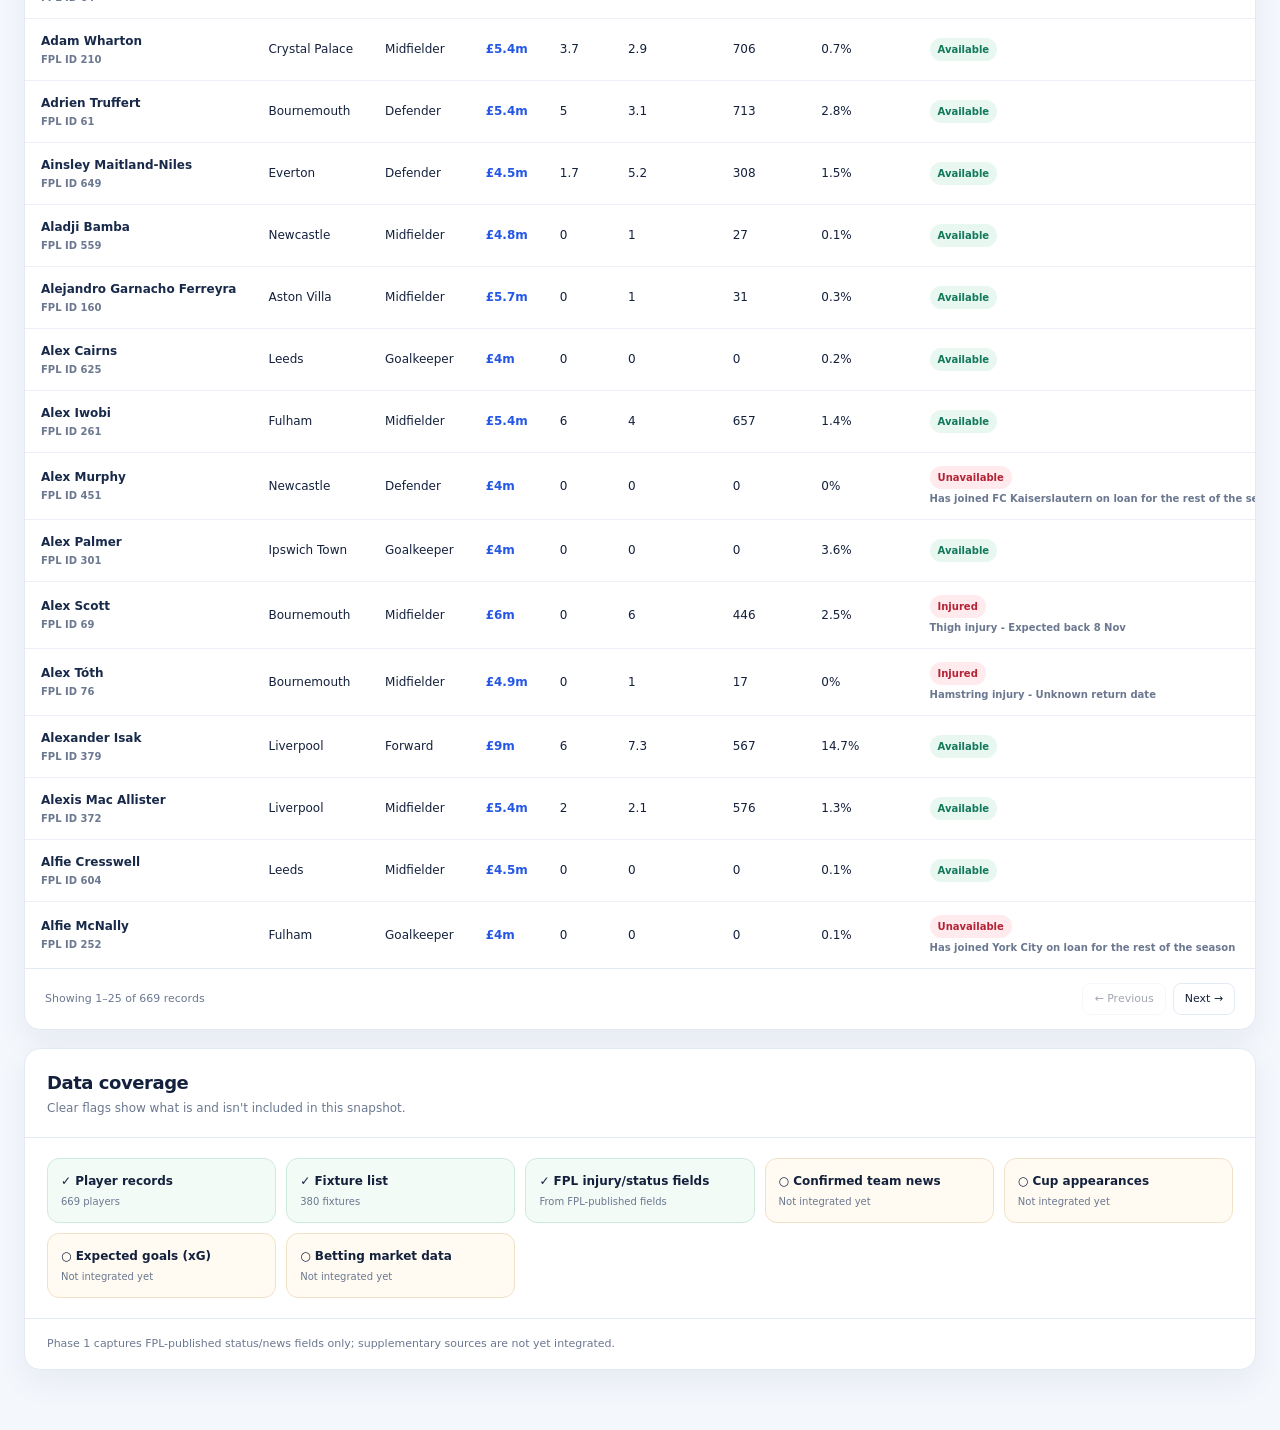
==== commit 4229e602: "Add model points outlook and forecast movers to Data Centre" ====
--- a/data-centre.html
+++ b/data-centre.html
@@ -38,6 +38,16 @@
     <div class="story-top"><span class="story-label">Form watch</span><span class="story-chip">Trend signals</span></div>
     <div class="story-body"><h2>Who’s trending?</h2><p>Form compared with points-per-game as a simple recent-performance signal.</p><div id="riserStories" class="story-list"><div class="news-empty">Checking form…</div></div></div>
   </article>
+
+  <article class="story">
+    <div class="story-top"><span class="story-label">Model outlook</span><span class="story-chip" id="forecastGw">Current forecast</span></div>
+    <div class="story-body"><h2>Predicted points leaders</h2><p>Highest model projections for the target gameweek, with minutes and confidence context where available.</p><div id="modelStories" class="story-list"><div class="news-empty">Loading model forecasts…</div></div><div class="story-meta" id="modelMeta">Uses ScoutXI's published prediction output.</div></div>
+  </article>
+  <article class="story">
+    <div class="story-top"><span class="story-label">Forecast movers</span><span class="story-chip">Since last run</span></div>
+    <div class="story-body"><h2>Predictions on the move</h2><p>Players whose expected points have changed most between the latest two model runs.</p><div id="moverStories" class="story-list"><div class="news-empty">Checking prediction changes…</div></div><div class="story-meta" id="moverMeta">Changes show model revisions, not guaranteed future performance.</div></div>
+  </article>
+
   <article class="story story-wide">
     <div class="story-top"><span class="story-label">Fixture desk</span><span class="story-chip" id="fixtureDeskGw">Upcoming fixtures</span></div>
     <div class="story-body"><h2>Fixtures to keep an eye on</h2><p>Next scheduled matches from the official fixture feed. This is not yet a modelled fixture-difficulty rating.</p><div id="fixtureStories" class="story-list"><div class="news-empty">Loading fixture desk…</div></div></div>
@@ -77,7 +87,7 @@
 </main>
 <script>
 (function(){
-const $=id=>document.getElementById(id);let snapshot=null,mode='players',page=0,pageSize=25,playerRows=[],fixtureRows=[];
+const $=id=>document.getElementById(id);let snapshot=null,predictions=null,audit=null,mode='players',page=0,pageSize=25,playerRows=[],fixtureRows=[];
 const esc=value=>String(value??'—').replace(/[&<>"']/g,c=>({'&':'&amp;','<':'&lt;','>':'&gt;','"':'&quot;',"'":'&#39;'}[c]));
 const num=(v,d=1)=>v===null||v===undefined||v===''?'—':Number(v).toLocaleString(undefined,{maximumFractionDigits:d});
 const pos={1:'Goalkeeper',2:'Defender',3:'Midfielder',4:'Forward'};
@@ -108,8 +118,28 @@
  const notes=playerRows.filter(p=>p.news&&p.news.trim()&&p.status!=='a').sort((a,b)=>{const rank={i:0,s:1,d:2,u:3};return (rank[a.status]??4)-(rank[b.status]??4)}).slice(0,5);
  $('newsStories').innerHTML=notes.length?notes.map(p=>storyItem(p.name,p.team+' · '+(statusLabel[p.status]||'Status update'),p.status==='i'?'Injured':p.status==='d'?'Doubtful':p.status==='s'?'Suspended':'Unavailable',p.news)).join(''):'<div class="news-empty">No non-available player news is present in the current snapshot.</div>';
 }
+
+function normalizeName(value){return String(value||'').toLowerCase().normalize('NFD').replace(/[\\u0300-\\u036f]/g,'').replace(/[^a-z0-9]/g,'')}
+function renderPredictionNewsroom(){
+ const all=predictions&&Array.isArray(predictions.all_players)?predictions.all_players:[];
+ const gw=(predictions&&predictions.gameweek)||snapshot.target_gameweek;
+ $('forecastGw').textContent='GW '+(gw??'—');
+ if(!all.length){$('modelStories').innerHTML='<div class="news-empty">Model forecasts are not available. The prediction file may be missing or still updating.</div>';$('modelMeta').textContent='Forecast data unavailable';}
+ else{
+  const eligible=all.filter(p=>Number.isFinite(Number(p.prediction))&&(p.expected_minutes==null||Number(p.expected_minutes)>=45));
+  eligible.sort((a,b)=>Number(b.prediction)-Number(a.prediction));
+  $('modelStories').innerHTML=eligible.slice(0,5).map(p=>{const match=playerRows.find(s=>normalizeName(s.name)===normalizeName(p.name));const club=p.team||p.team_name||(match&&match.team)||'Team not matched';const context=[club,p.expected_minutes!=null?Math.round(Number(p.expected_minutes))+' expected mins':null,p.confidence?String(p.confidence)+' confidence':null].filter(Boolean).join(' · ');return storyItem(p.name,context,Number(p.prediction).toFixed(2)+' pts',p.fixture_home&&p.fixture_away?p.fixture_home+' vs '+p.fixture_away:(p.fixture?String(p.fixture):''))}).join('')||'<div class="news-empty">No eligible model projections found.</div>';
+  $('modelMeta').textContent='GW '+(gw??'—')+' · '+eligible.length+' projections with numeric values'+(predictions.generated_at?' · Updated '+predictions.generated_at:'')+'. Projections are estimates, not guarantees.';
+ }
+ const changes=audit&&Array.isArray(audit.largest_changes)?audit.largest_changes:[];
+ const movers=changes.filter(x=>Number.isFinite(Number(x.change))).sort((a,b)=>Number(b.change)-Number(a.change));
+ const rises=movers.filter(x=>Number(x.change)>0).slice(0,3),falls=movers.filter(x=>Number(x.change)<0).sort((a,b)=>Number(a.change)-Number(b.change)).slice(0,2);
+ const display=[...rises,...falls];
+ $('moverStories').innerHTML=display.length?display.map(p=>storyItem(p.name,(p.change>0?'Projection increased':'Projection decreased')+(p.expected_minutes!=null?' · '+Math.round(Number(p.expected_minutes))+' expected mins':''),(p.change>0?'+':'')+Number(p.change).toFixed(2)+' pts',(p.new_confidence||p.old_confidence||'')+' confidence')).join(''):'<div class="news-empty">No comparison available yet, or the audit has no material changes.</div>';
+ $('moverMeta').textContent=audit&&audit.comparison_available?'Compared '+(audit.players_compared||0)+' players in the latest model refresh.':'A previous prediction run is required to show forecast changes.';
+}
 function renderCoverage(c){const items=[['Player records',true,(c.players||0)+' players'],['Fixture list',true,(c.fixtures||0)+' fixtures'],['FPL injury/status fields',!!c.injury_status_fields,'From FPL-published fields'],['Confirmed team news',!!c.confirmed_team_news,c.confirmed_team_news?'Integrated':'Not integrated yet'],['Cup appearances',!!c.cup_appearances,c.cup_appearances?'Integrated':'Not integrated yet'],['Expected goals (xG)',!!c.expected_goals_data,c.expected_goals_data?'Integrated':'Not integrated yet'],['Betting market data',!!c.betting_market_data,c.betting_market_data?'Integrated':'Not integrated yet']];$('coverageGrid').innerHTML=items.map(i=>'<div class="coverage-item '+(i[1]?'yes':'no')+'"><strong>'+(i[1]?'✓ ':'○ ')+esc(i[0])+'</strong><span>'+esc(i[2])+'</span></div>').join('');$('coverageNote').textContent=c.reason||'The snapshot includes only the sources listed in its metadata. Missing supplementary sources are not inferred or fabricated.'}
-async function init(){try{const response=await fetch('intelligence_snapshot.json?cache='+(Date.now()),{cache:'no-store'});if(!response.ok)throw new Error('Snapshot request returned '+response.status+'. Check that intelligence_snapshot.json is published on the main branch.');snapshot=await response.json();playerRows=Array.isArray(snapshot.players)?snapshot.players:[];fixtureRows=Array.isArray(snapshot.fixtures)?snapshot.fixtures:[];$('updated').textContent=snapshot.collected_at?new Date(snapshot.collected_at).toLocaleString(undefined,{dateStyle:'medium',timeStyle:'short',timeZone:'UTC'})+' UTC':'Timestamp unavailable';$('gw').textContent='Target Gameweek '+(snapshot.target_gameweek??'—')+' · Season '+(snapshot.season||'—');$('playerCount').textContent=playerRows.length.toLocaleString();$('fixtureCount').textContent=fixtureRows.length.toLocaleString();$('availabilityCount').textContent=playerRows.filter(x=>x.news).length.toLocaleString();fillSelect('teamFilter',playerRows.map(x=>x.team));fillSelect('fixtureTeamFilter',[...fixtureRows.map(x=>x.home_team),...fixtureRows.map(x=>x.away_team)]);[...new Set(fixtureRows.map(x=>x.gameweek).filter(x=>x!==null&&x!==undefined))].sort((a,b)=>a-b).forEach(g=>{const o=document.createElement('option');o.value=g;o.textContent='Gameweek '+g;$('gameweekFilter').appendChild(o)});renderCoverage(snapshot.coverage||{});renderNewsroom();render()}catch(err){$('error').classList.remove('hidden');$('error').textContent='Could not load the snapshot: '+err.message;$('tableBody').innerHTML='<tr><td colspan="9" class="empty">The data file could not be loaded.</td></tr>';$('recordSubtitle').textContent='Snapshot unavailable';$('resultCount').textContent='No data loaded'}}
+async function init(){try{const response=await fetch('intelligence_snapshot.json?cache='+(Date.now()),{cache:'no-store'});if(!response.ok)throw new Error('Snapshot request returned '+response.status+'. Check that intelligence_snapshot.json is published on the main branch.');snapshot=await response.json();playerRows=Array.isArray(snapshot.players)?snapshot.players:[];fixtureRows=Array.isArray(snapshot.fixtures)?snapshot.fixtures:[];$('updated').textContent=snapshot.collected_at?new Date(snapshot.collected_at).toLocaleString(undefined,{dateStyle:'medium',timeStyle:'short',timeZone:'UTC'})+' UTC':'Timestamp unavailable';$('gw').textContent='Target Gameweek '+(snapshot.target_gameweek??'—')+' · Season '+(snapshot.season||'—');$('playerCount').textContent=playerRows.length.toLocaleString();$('fixtureCount').textContent=fixtureRows.length.toLocaleString();$('availabilityCount').textContent=playerRows.filter(x=>x.news).length.toLocaleString();fillSelect('teamFilter',playerRows.map(x=>x.team));fillSelect('fixtureTeamFilter',[...fixtureRows.map(x=>x.home_team),...fixtureRows.map(x=>x.away_team)]);[...new Set(fixtureRows.map(x=>x.gameweek).filter(x=>x!==null&&x!==undefined))].sort((a,b)=>a-b).forEach(g=>{const o=document.createElement('option');o.value=g;o.textContent='Gameweek '+g;$('gameweekFilter').appendChild(o)});renderCoverage(snapshot.coverage||{});renderNewsroom();render();try{const [p,a]=await Promise.all([fetch('predictions.json?cache='+Date.now(),{cache:'no-store'}),fetch('prediction_audit.json?cache='+Date.now(),{cache:'no-store'})]);if(p.ok)predictions=await p.json();if(a.ok)audit=await a.json();renderPredictionNewsroom()}catch(e){renderPredictionNewsroom()}}catch(err){$('error').classList.remove('hidden');$('error').textContent='Could not load the snapshot: '+err.message;$('tableBody').innerHTML='<tr><td colspan="9" class="empty">The data file could not be loaded.</td></tr>';$('recordSubtitle').textContent='Snapshot unavailable';$('resultCount').textContent='No data loaded'}}
 ['playerSearch','positionFilter','teamFilter','statusFilter','sortPlayers','fixtureSearch','gameweekFilter','fixtureTeamFilter','fixtureSort'].forEach(id=>$(id).addEventListener('input',()=>{page=0;render()}));$('playersTab').addEventListener('click',()=>setMode('players'));$('fixturesTab').addEventListener('click',()=>setMode('fixtures'));$('prevPage').addEventListener('click',()=>{page=Math.max(0,page-1);render()});$('nextPage').addEventListener('click',()=>{page++;render()});init();
 })();
 </script>
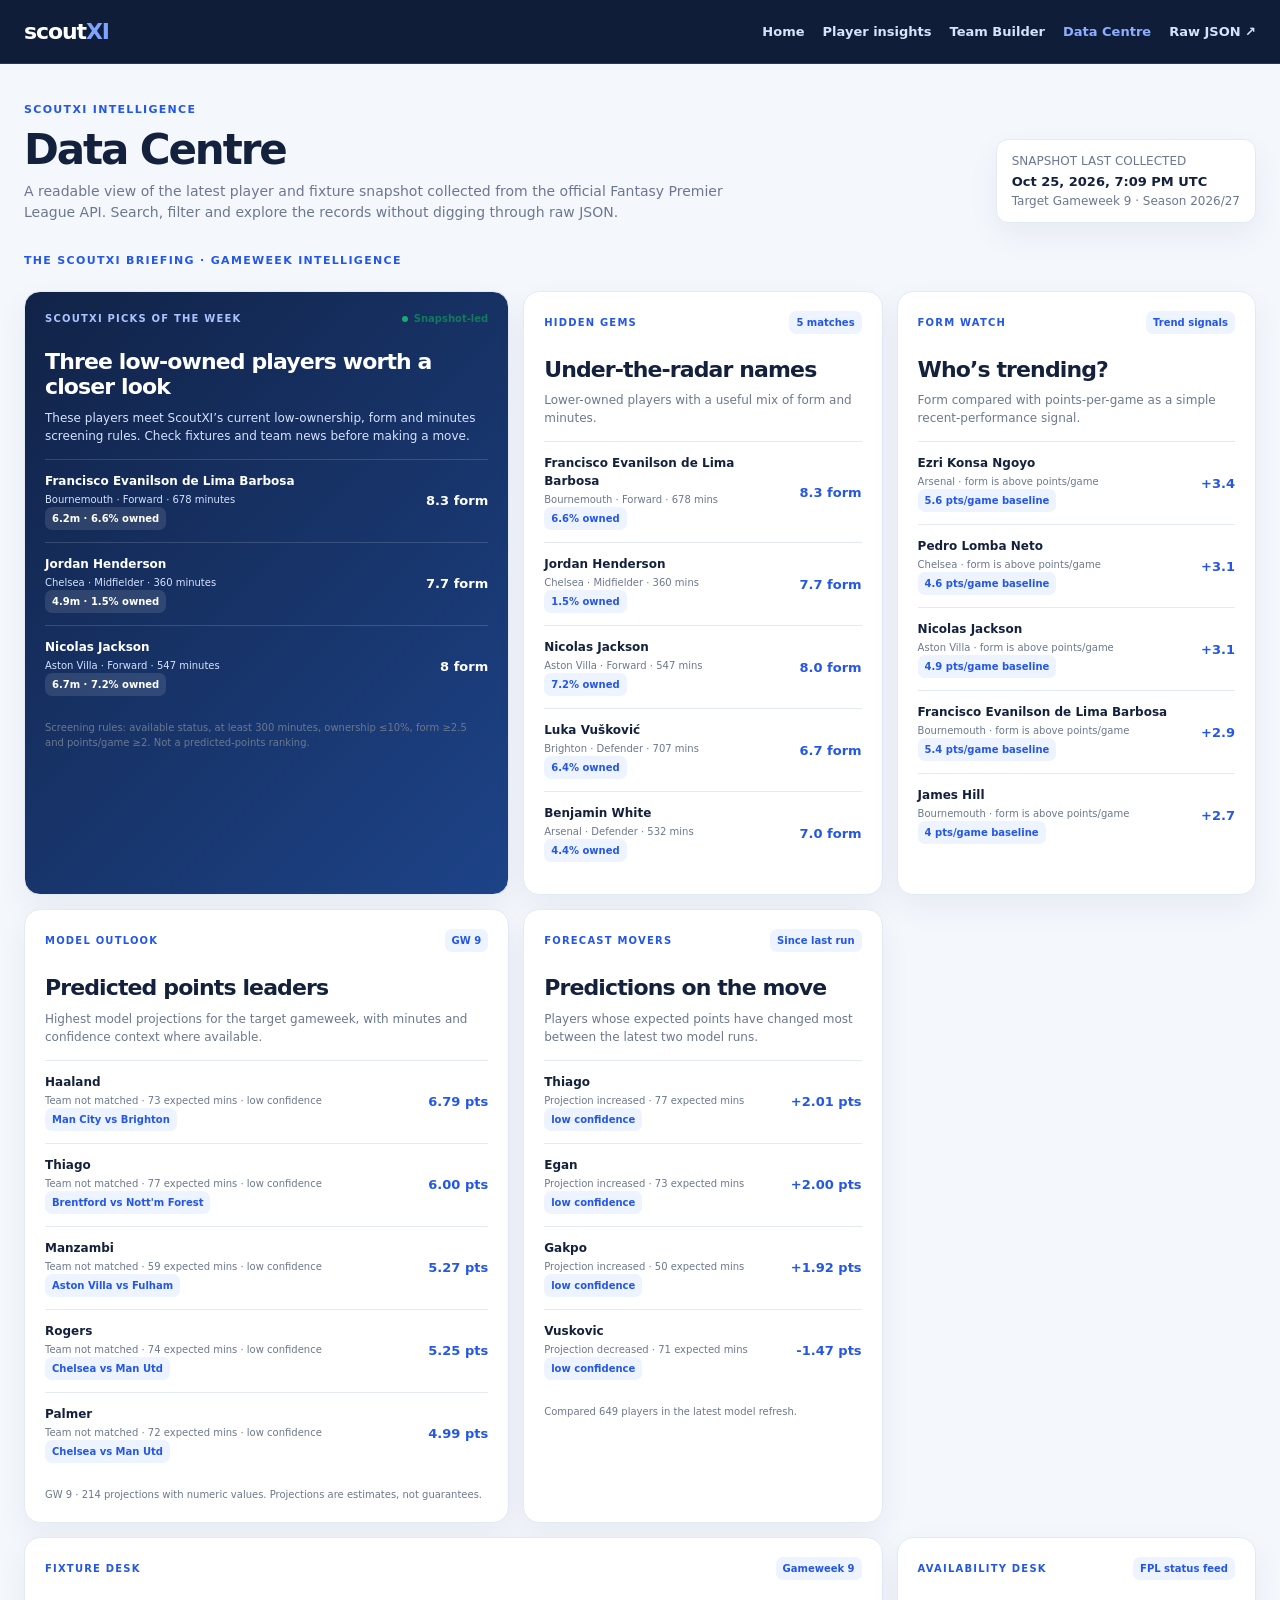
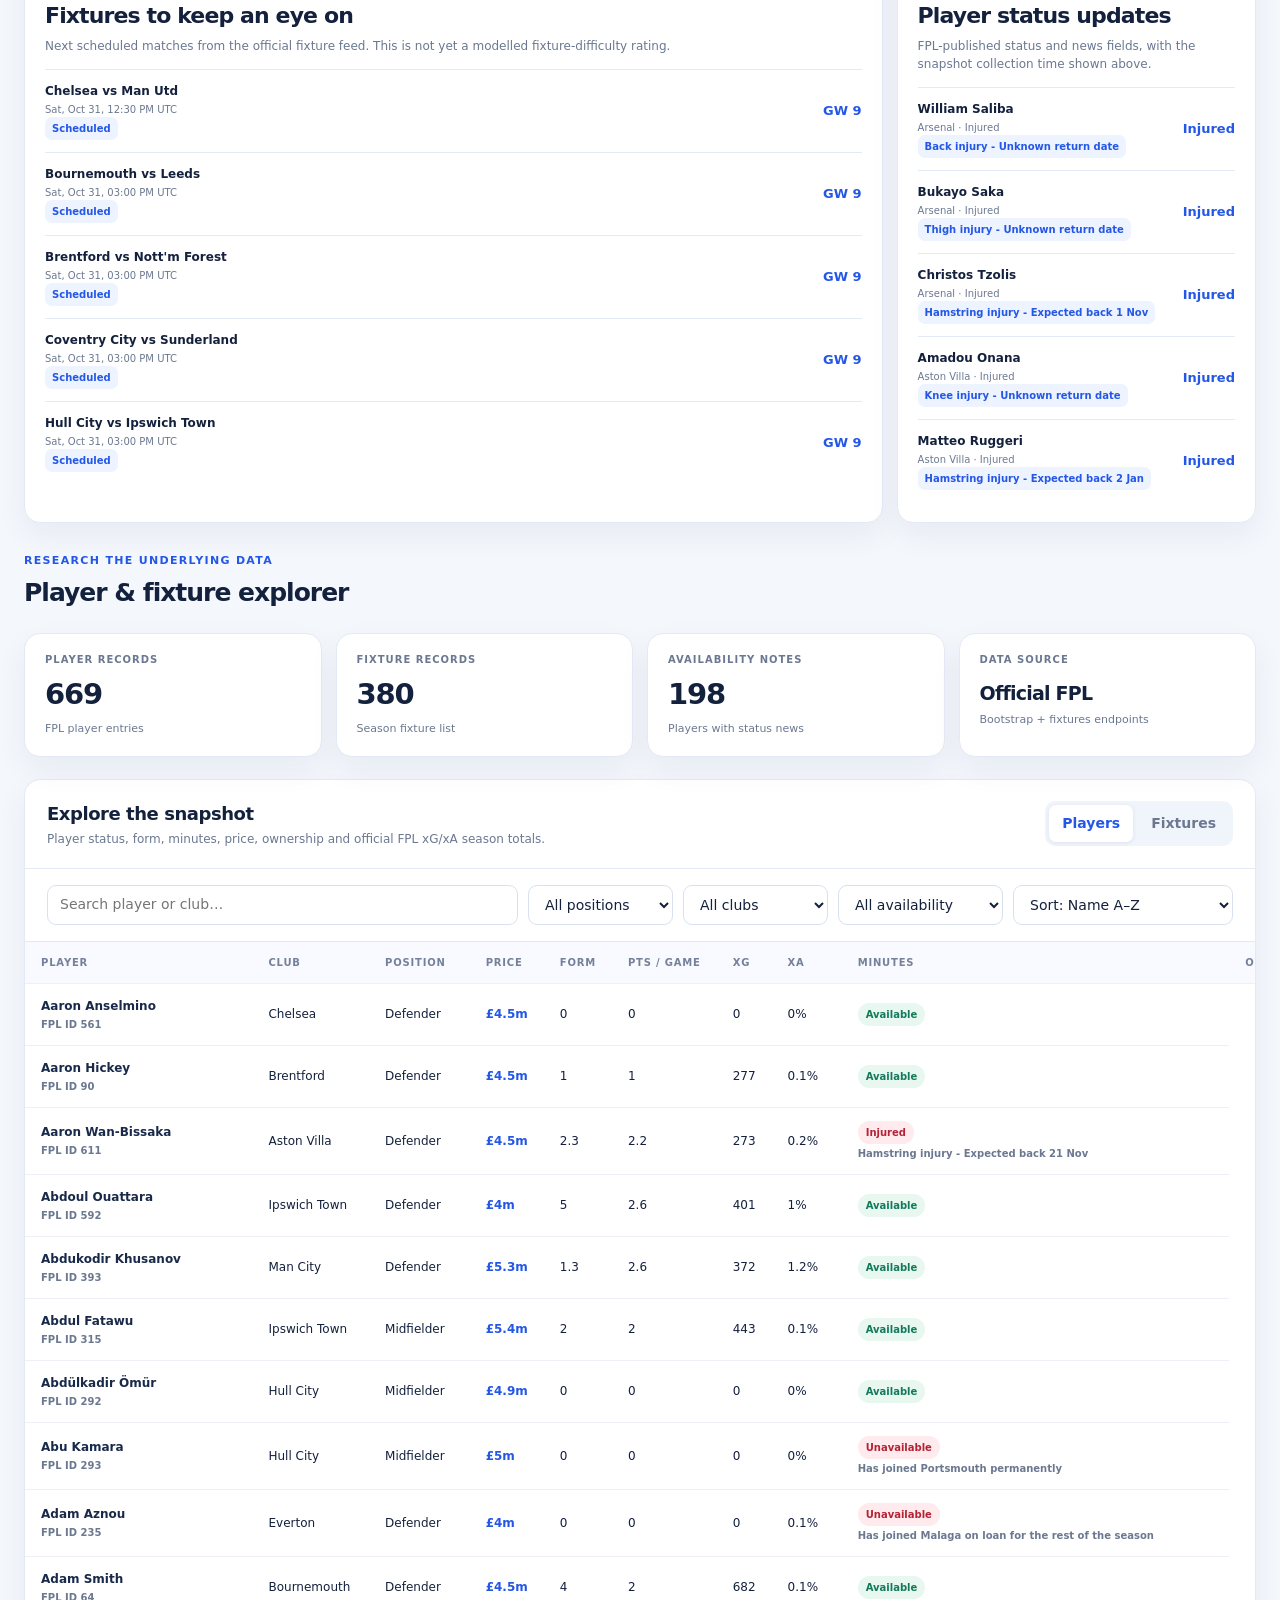
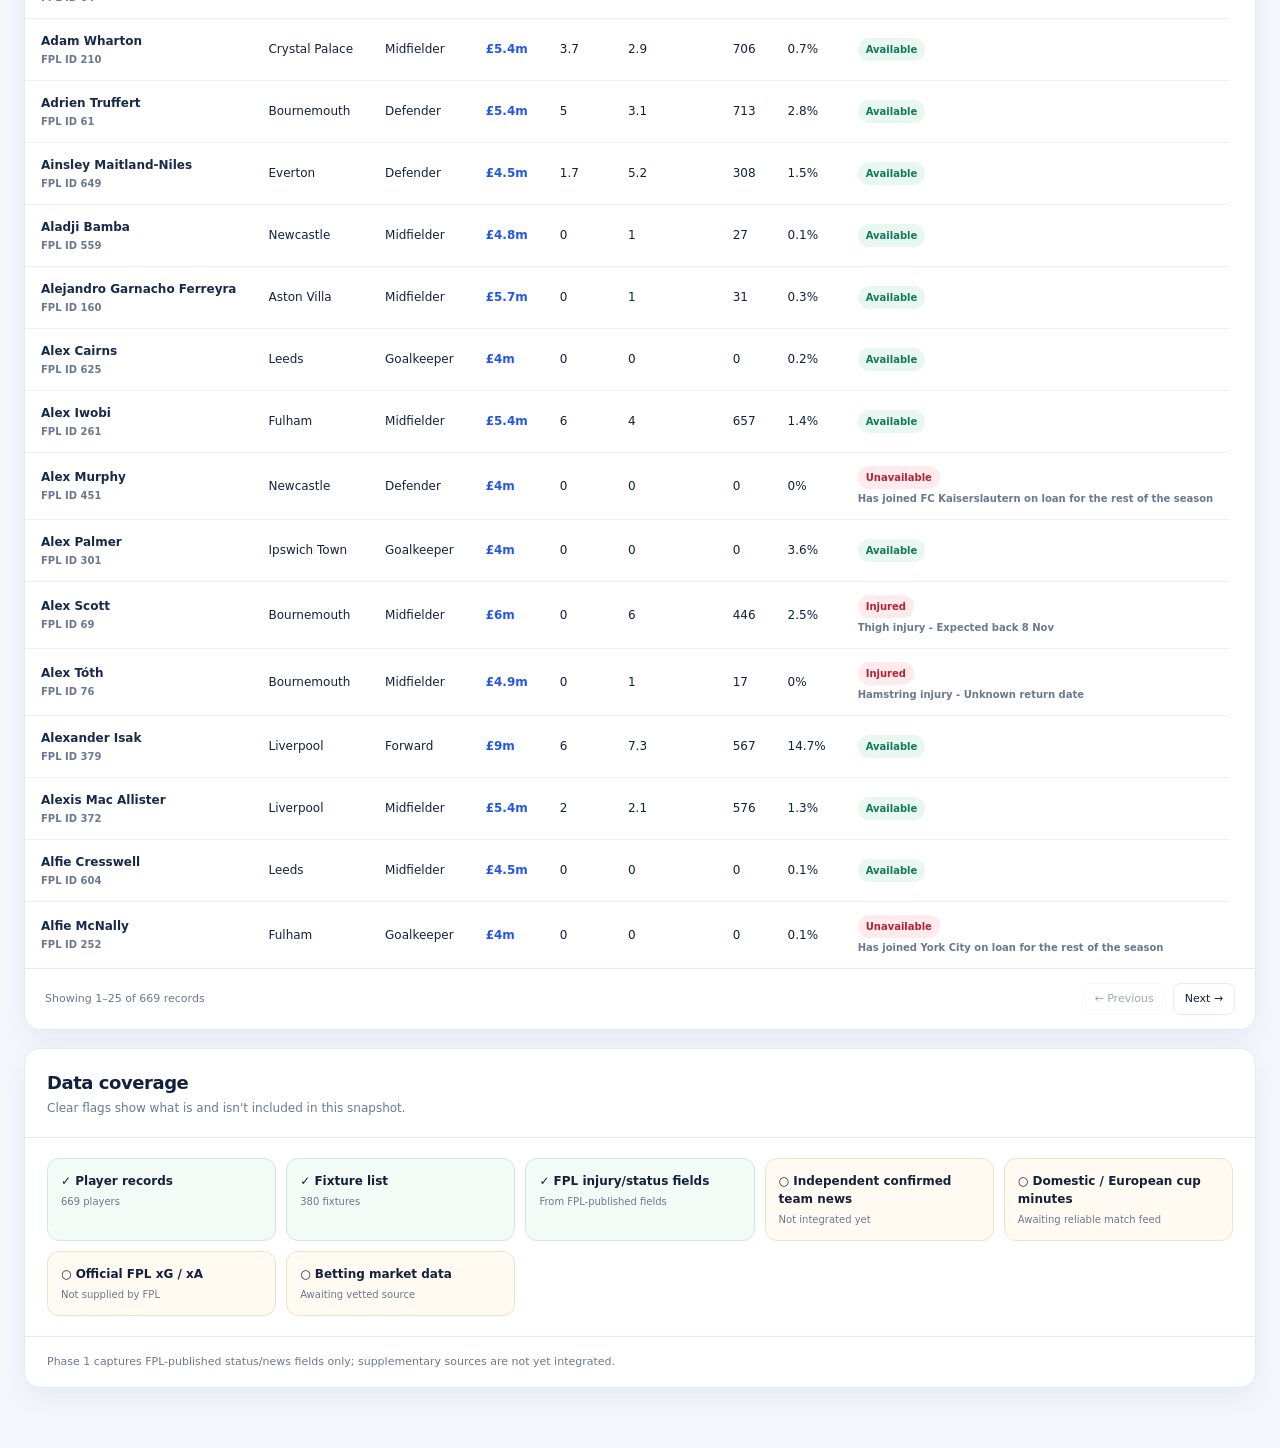
==== commit 3b74b700: "Show official FPL xG and xA in Data Centre coverage and explorer" ====
--- a/data-centre.html
+++ b/data-centre.html
@@ -96,7 +96,7 @@
 function fillSelect(id,values){const el=$(id);[...new Set(values.filter(Boolean))].sort((a,b)=>String(a).localeCompare(String(b))).forEach(v=>{const o=document.createElement('option');o.value=v;o.textContent=v;el.appendChild(o)})}
 function currentRows(){if(mode==='players'){let rows=[...playerRows];const q=$('playerSearch').value.trim().toLowerCase(),p=$('positionFilter').value,t=$('teamFilter').value,s=$('statusFilter').value,sort=$('sortPlayers').value;rows=rows.filter(x=>(!q||String(x.name+' '+x.team).toLowerCase().includes(q))&&(!p||String(x.position_id)===p)&&(!t||x.team===t)&&(!s||x.status===s));const keys={'price-desc':['price',-1],'price-asc':['price',1],'form-desc':['form',-1],'minutes-desc':['minutes',-1],'ownership-desc':['ownership_percent',-1],'ppg-desc':['points_per_game',-1]};if(keys[sort]){const [k,d]=keys[sort];rows.sort((a,b)=>(Number(a[k]||0)-Number(b[k]||0))*d)}else rows.sort((a,b)=>String(a.name).localeCompare(String(b.name)));return rows}
 let rows=[...fixtureRows];const q=$('fixtureSearch').value.trim().toLowerCase(),gw=$('gameweekFilter').value,t=$('fixtureTeamFilter').value,sort=$('fixtureSort').value;rows=rows.filter(x=>(!q||String(x.home_team+' '+x.away_team).toLowerCase().includes(q))&&(!gw||String(x.gameweek)===gw)&&(!t||x.home_team===t||x.away_team===t));rows.sort((a,b)=>sort==='gw'?(a.gameweek-b.gameweek||String(a.kickoff_time).localeCompare(String(b.kickoff_time))):String(a.kickoff_time||'').localeCompare(String(b.kickoff_time||'')));return rows}
-function render(){const rows=currentRows(),start=page*pageSize,visible=rows.slice(start,start+pageSize);$('resultCount').textContent=rows.length?('Showing '+(start+1)+'–'+Math.min(start+pageSize,rows.length)+' of '+rows.length.toLocaleString()+' records'):'No records match these filters';$('prevPage').disabled=page===0;$('nextPage').disabled=start+pageSize>=rows.length;$('recordSubtitle').textContent=mode==='players'?'Player status, form, minutes, price and ownership.':'Season fixtures, kickoff times and home/away teams.';if(mode==='players'){$('tableHead').innerHTML='<tr><th>Player</th><th>Club</th><th>Position</th><th>Price</th><th>Form</th><th>Pts / game</th><th>Minutes</th><th>Ownership</th><th>Status / news</th></tr>';if(!visible.length){$('tableBody').innerHTML='<tr><td colspan="9" class="empty">No players found. Try changing your filters.</td></tr>';return}$('tableBody').innerHTML=visible.map(x=>'<tr><td><span class="name">'+esc(x.name)+'</span><span class="sub">FPL ID '+esc(x.id)+'</span></td><td>'+esc(x.team)+'</td><td>'+esc(pos[x.position_id]||'Unknown')+'</td><td class="blue">£'+num(x.price,1)+'m</td><td>'+num(x.form)+'</td><td>'+num(x.points_per_game)+'</td><td>'+num(x.minutes,0)+'</td><td>'+num(x.ownership_percent)+'%</td><td><span class="pill '+statusClass(x.status)+'">'+esc(statusLabel[x.status]||'Unknown')+'</span>'+(x.news?'<span class="sub">'+esc(x.news)+'</span>':'')+'</td></tr>').join('')}else{$('tableHead').innerHTML='<tr><th>Gameweek</th><th>Kick-off (UTC)</th><th>Home team</th><th></th><th>Away team</th><th>Status</th><th>Fixture ID</th></tr>';if(!visible.length){$('tableBody').innerHTML='<tr><td colspan="7" class="empty">No fixtures found. Try changing your filters.</td></tr>';return}$('tableBody').innerHTML=visible.map(x=>{let date=x.kickoff_time?new Date(x.kickoff_time).toLocaleString(undefined,{day:'2-digit',month:'short',year:'numeric',hour:'2-digit',minute:'2-digit',timeZone:'UTC'}):'TBC';let status=x.finished?'Finished':x.started?'Started':'Scheduled';return '<tr><td><span class="pill">GW '+esc(x.gameweek)+'</span></td><td>'+esc(date)+'</td><td class="name">'+esc(x.home_team)+'</td><td style="color:#8b98ad;font-weight:800">VS</td><td class="name">'+esc(x.away_team)+'</td><td>'+esc(status)+'</td><td class="sub">'+esc(x.id)+'</td></tr>'}).join('')}}
+function render(){const rows=currentRows(),start=page*pageSize,visible=rows.slice(start,start+pageSize);$('resultCount').textContent=rows.length?('Showing '+(start+1)+'–'+Math.min(start+pageSize,rows.length)+' of '+rows.length.toLocaleString()+' records'):'No records match these filters';$('prevPage').disabled=page===0;$('nextPage').disabled=start+pageSize>=rows.length;$('recordSubtitle').textContent=mode==='players'?'Player status, form, minutes, price, ownership and official FPL xG/xA season totals.':'Season fixtures, kickoff times and home/away teams.';if(mode==='players'){$('tableHead').innerHTML='<tr><th>Player</th><th>Club</th><th>Position</th><th>Price</th><th>Form</th><th>Pts / game</th><th>xG</th><th>xA</th><th>Minutes</th><th>Ownership</th><th>Status / news</th></tr>';if(!visible.length){$('tableBody').innerHTML='<tr><td colspan="9" class="empty">No players found. Try changing your filters.</td></tr>';return}$('tableBody').innerHTML=visible.map(x=>'<tr><td><span class="name">'+esc(x.name)+'</span><span class="sub">FPL ID '+esc(x.id)+'</span></td><td>'+esc(x.team)+'</td><td>'+esc(pos[x.position_id]||'Unknown')+'</td><td class="blue">£'+num(x.price,1)+'m</td><td>'+num(x.form)+'</td><td>'+num(x.points_per_game)+'</td><td>'+num(x.minutes,0)+'</td><td>'+num(x.ownership_percent)+'%</td><td><span class="pill '+statusClass(x.status)+'">'+esc(statusLabel[x.status]||'Unknown')+'</span>'+(x.news?'<span class="sub">'+esc(x.news)+'</span>':'')+'</td></tr>').join('')}else{$('tableHead').innerHTML='<tr><th>Gameweek</th><th>Kick-off (UTC)</th><th>Home team</th><th></th><th>Away team</th><th>Status</th><th>Fixture ID</th></tr>';if(!visible.length){$('tableBody').innerHTML='<tr><td colspan="7" class="empty">No fixtures found. Try changing your filters.</td></tr>';return}$('tableBody').innerHTML=visible.map(x=>{let date=x.kickoff_time?new Date(x.kickoff_time).toLocaleString(undefined,{day:'2-digit',month:'short',year:'numeric',hour:'2-digit',minute:'2-digit',timeZone:'UTC'}):'TBC';let status=x.finished?'Finished':x.started?'Started':'Scheduled';return '<tr><td><span class="pill">GW '+esc(x.gameweek)+'</span></td><td>'+esc(date)+'</td><td class="name">'+esc(x.home_team)+'</td><td style="color:#8b98ad;font-weight:800">VS</td><td class="name">'+esc(x.away_team)+'</td><td>'+esc(status)+'</td><td class="sub">'+esc(x.id)+'</td></tr>'}).join('')}}
 function setMode(next){mode=next;page=0;$('playersTab').classList.toggle('active',mode==='players');$('fixturesTab').classList.toggle('active',mode==='fixtures');$('playersTab').setAttribute('aria-selected',String(mode==='players'));$('fixturesTab').setAttribute('aria-selected',String(mode==='fixtures'));$('playerControls').classList.toggle('hidden',mode!=='players');$('fixtureControls').classList.toggle('hidden',mode!=='fixtures');render()}
 
 function storyItem(title,detail,metric,chip){return '<div class="story-item"><div><strong>'+esc(title)+'</strong><small>'+esc(detail)+'</small>'+(chip?'<span class="story-chip">'+esc(chip)+'</span>':'')+'</div><span class="metric">'+esc(metric)+'</span></div>'}
@@ -138,7 +138,7 @@
  $('moverStories').innerHTML=display.length?display.map(p=>storyItem(p.name,(p.change>0?'Projection increased':'Projection decreased')+(p.expected_minutes!=null?' · '+Math.round(Number(p.expected_minutes))+' expected mins':''),(p.change>0?'+':'')+Number(p.change).toFixed(2)+' pts',(p.new_confidence||p.old_confidence||'')+' confidence')).join(''):'<div class="news-empty">No comparison available yet, or the audit has no material changes.</div>';
  $('moverMeta').textContent=audit&&audit.comparison_available?'Compared '+(audit.players_compared||0)+' players in the latest model refresh.':'A previous prediction run is required to show forecast changes.';
 }
-function renderCoverage(c){const items=[['Player records',true,(c.players||0)+' players'],['Fixture list',true,(c.fixtures||0)+' fixtures'],['FPL injury/status fields',!!c.injury_status_fields,'From FPL-published fields'],['Confirmed team news',!!c.confirmed_team_news,c.confirmed_team_news?'Integrated':'Not integrated yet'],['Cup appearances',!!c.cup_appearances,c.cup_appearances?'Integrated':'Not integrated yet'],['Expected goals (xG)',!!c.expected_goals_data,c.expected_goals_data?'Integrated':'Not integrated yet'],['Betting market data',!!c.betting_market_data,c.betting_market_data?'Integrated':'Not integrated yet']];$('coverageGrid').innerHTML=items.map(i=>'<div class="coverage-item '+(i[1]?'yes':'no')+'"><strong>'+(i[1]?'✓ ':'○ ')+esc(i[0])+'</strong><span>'+esc(i[2])+'</span></div>').join('');$('coverageNote').textContent=c.reason||'The snapshot includes only the sources listed in its metadata. Missing supplementary sources are not inferred or fabricated.'}
+function renderCoverage(c){const items=[['Player records',true,(c.players||0)+' players'],['Fixture list',true,(c.fixtures||0)+' fixtures'],['FPL injury/status fields',!!c.injury_status_fields,'From FPL-published fields'],['Independent confirmed team news',!!c.confirmed_team_news,c.confirmed_team_news?'Integrated':'Not integrated yet'],['Domestic / European cup minutes',!!c.cup_appearances,c.cup_appearances?'Integrated':'Awaiting reliable match feed'],['Official FPL xG / xA',!!c.expected_goals_data,c.expected_goals_data?'Season totals from FPL':'Not supplied by FPL'],['Betting market data',!!c.betting_market_data,c.betting_market_data?'Integrated':'Awaiting vetted source']];$('coverageGrid').innerHTML=items.map(i=>'<div class="coverage-item '+(i[1]?'yes':'no')+'"><strong>'+(i[1]?'✓ ':'○ ')+esc(i[0])+'</strong><span>'+esc(i[2])+'</span></div>').join('');$('coverageNote').textContent=c.reason||'The snapshot includes only the sources listed in its metadata. Missing supplementary sources are not inferred or fabricated.'}
 async function init(){try{const response=await fetch('intelligence_snapshot.json?cache='+(Date.now()),{cache:'no-store'});if(!response.ok)throw new Error('Snapshot request returned '+response.status+'. Check that intelligence_snapshot.json is published on the main branch.');snapshot=await response.json();playerRows=Array.isArray(snapshot.players)?snapshot.players:[];fixtureRows=Array.isArray(snapshot.fixtures)?snapshot.fixtures:[];$('updated').textContent=snapshot.collected_at?new Date(snapshot.collected_at).toLocaleString(undefined,{dateStyle:'medium',timeStyle:'short',timeZone:'UTC'})+' UTC':'Timestamp unavailable';$('gw').textContent='Target Gameweek '+(snapshot.target_gameweek??'—')+' · Season '+(snapshot.season||'—');$('playerCount').textContent=playerRows.length.toLocaleString();$('fixtureCount').textContent=fixtureRows.length.toLocaleString();$('availabilityCount').textContent=playerRows.filter(x=>x.news).length.toLocaleString();fillSelect('teamFilter',playerRows.map(x=>x.team));fillSelect('fixtureTeamFilter',[...fixtureRows.map(x=>x.home_team),...fixtureRows.map(x=>x.away_team)]);[...new Set(fixtureRows.map(x=>x.gameweek).filter(x=>x!==null&&x!==undefined))].sort((a,b)=>a-b).forEach(g=>{const o=document.createElement('option');o.value=g;o.textContent='Gameweek '+g;$('gameweekFilter').appendChild(o)});renderCoverage(snapshot.coverage||{});renderNewsroom();render();try{const [p,a]=await Promise.all([fetch('predictions.json?cache='+Date.now(),{cache:'no-store'}),fetch('prediction_audit.json?cache='+Date.now(),{cache:'no-store'})]);if(p.ok)predictions=await p.json();if(a.ok)audit=await a.json();renderPredictionNewsroom()}catch(e){renderPredictionNewsroom()}}catch(err){$('error').classList.remove('hidden');$('error').textContent='Could not load the snapshot: '+err.message;$('tableBody').innerHTML='<tr><td colspan="9" class="empty">The data file could not be loaded.</td></tr>';$('recordSubtitle').textContent='Snapshot unavailable';$('resultCount').textContent='No data loaded'}}
 ['playerSearch','positionFilter','teamFilter','statusFilter','sortPlayers','fixtureSearch','gameweekFilter','fixtureTeamFilter','fixtureSort'].forEach(id=>$(id).addEventListener('input',()=>{page=0;render()}));$('playersTab').addEventListener('click',()=>setMode('players'));$('fixturesTab').addEventListener('click',()=>setMode('fixtures'));$('prevPage').addEventListener('click',()=>{page=Math.max(0,page-1);render()});$('nextPage').addEventListener('click',()=>{page++;render()});init();
 })();
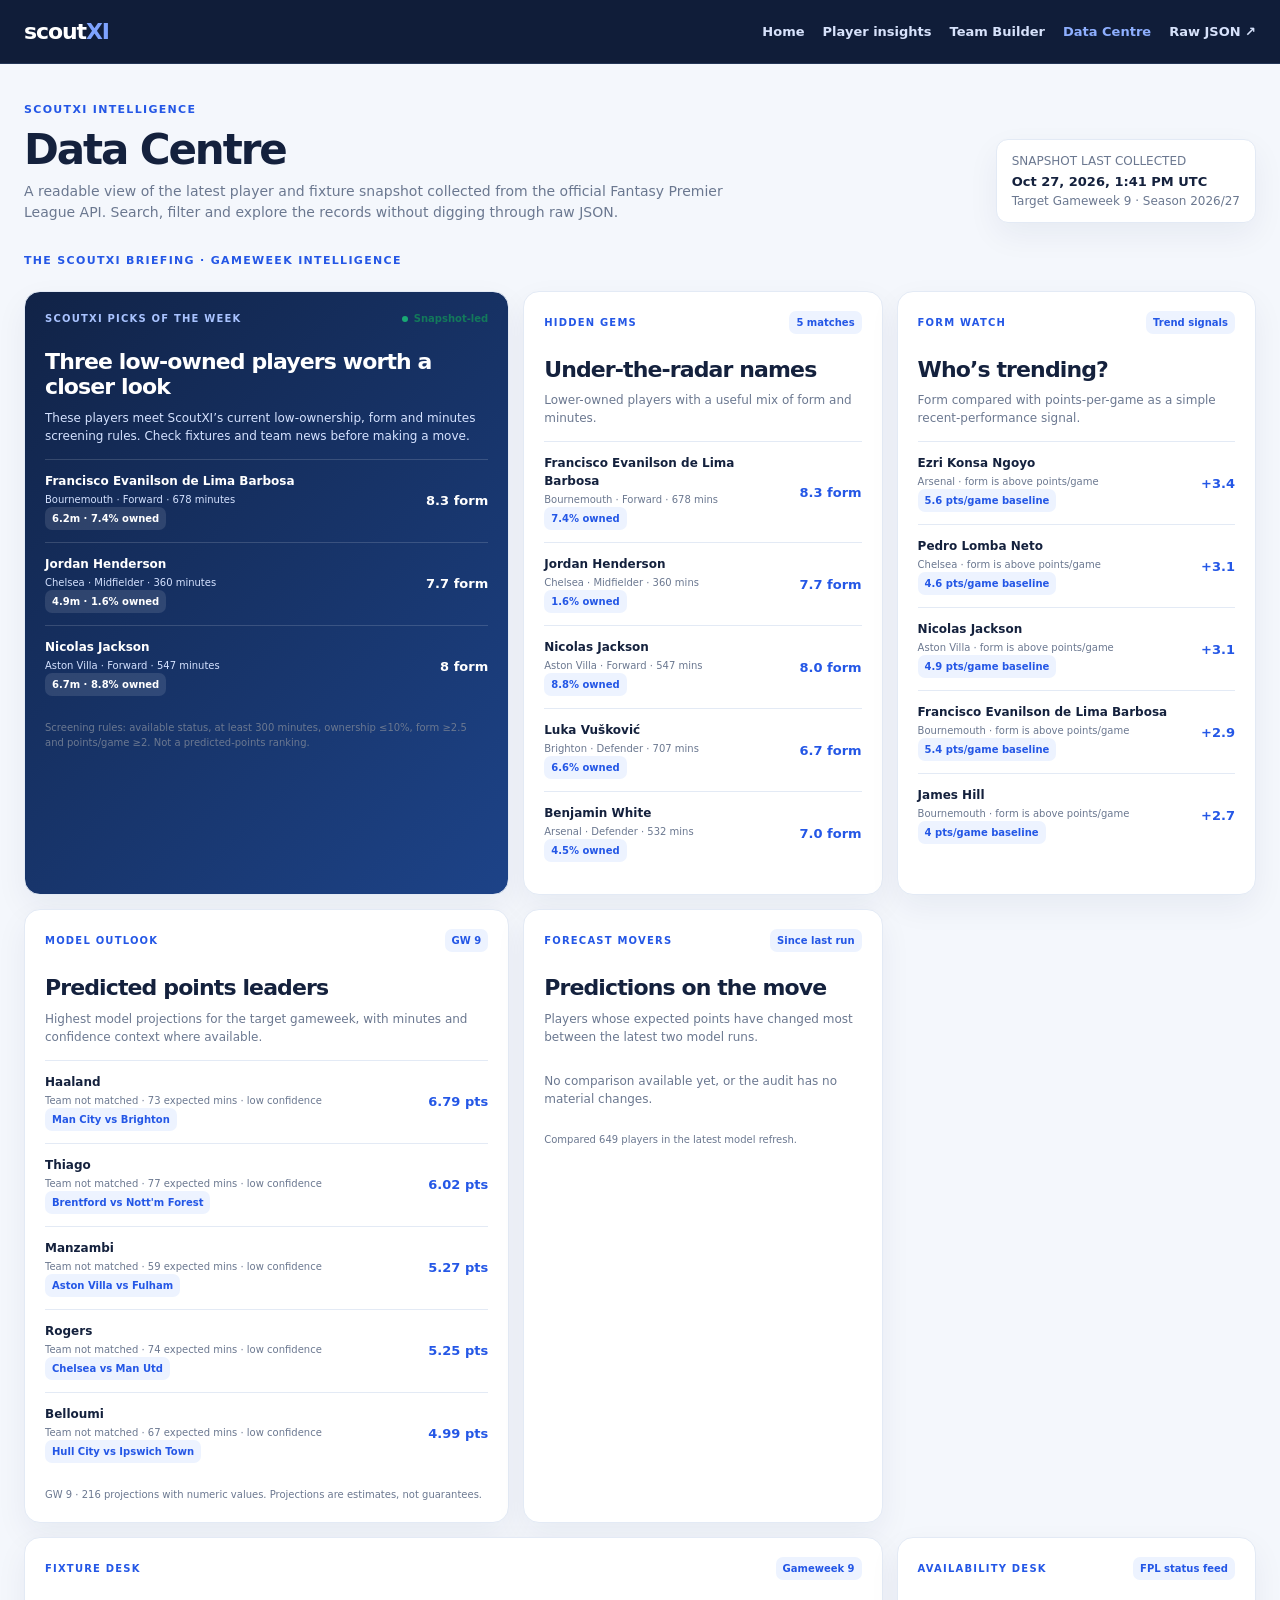
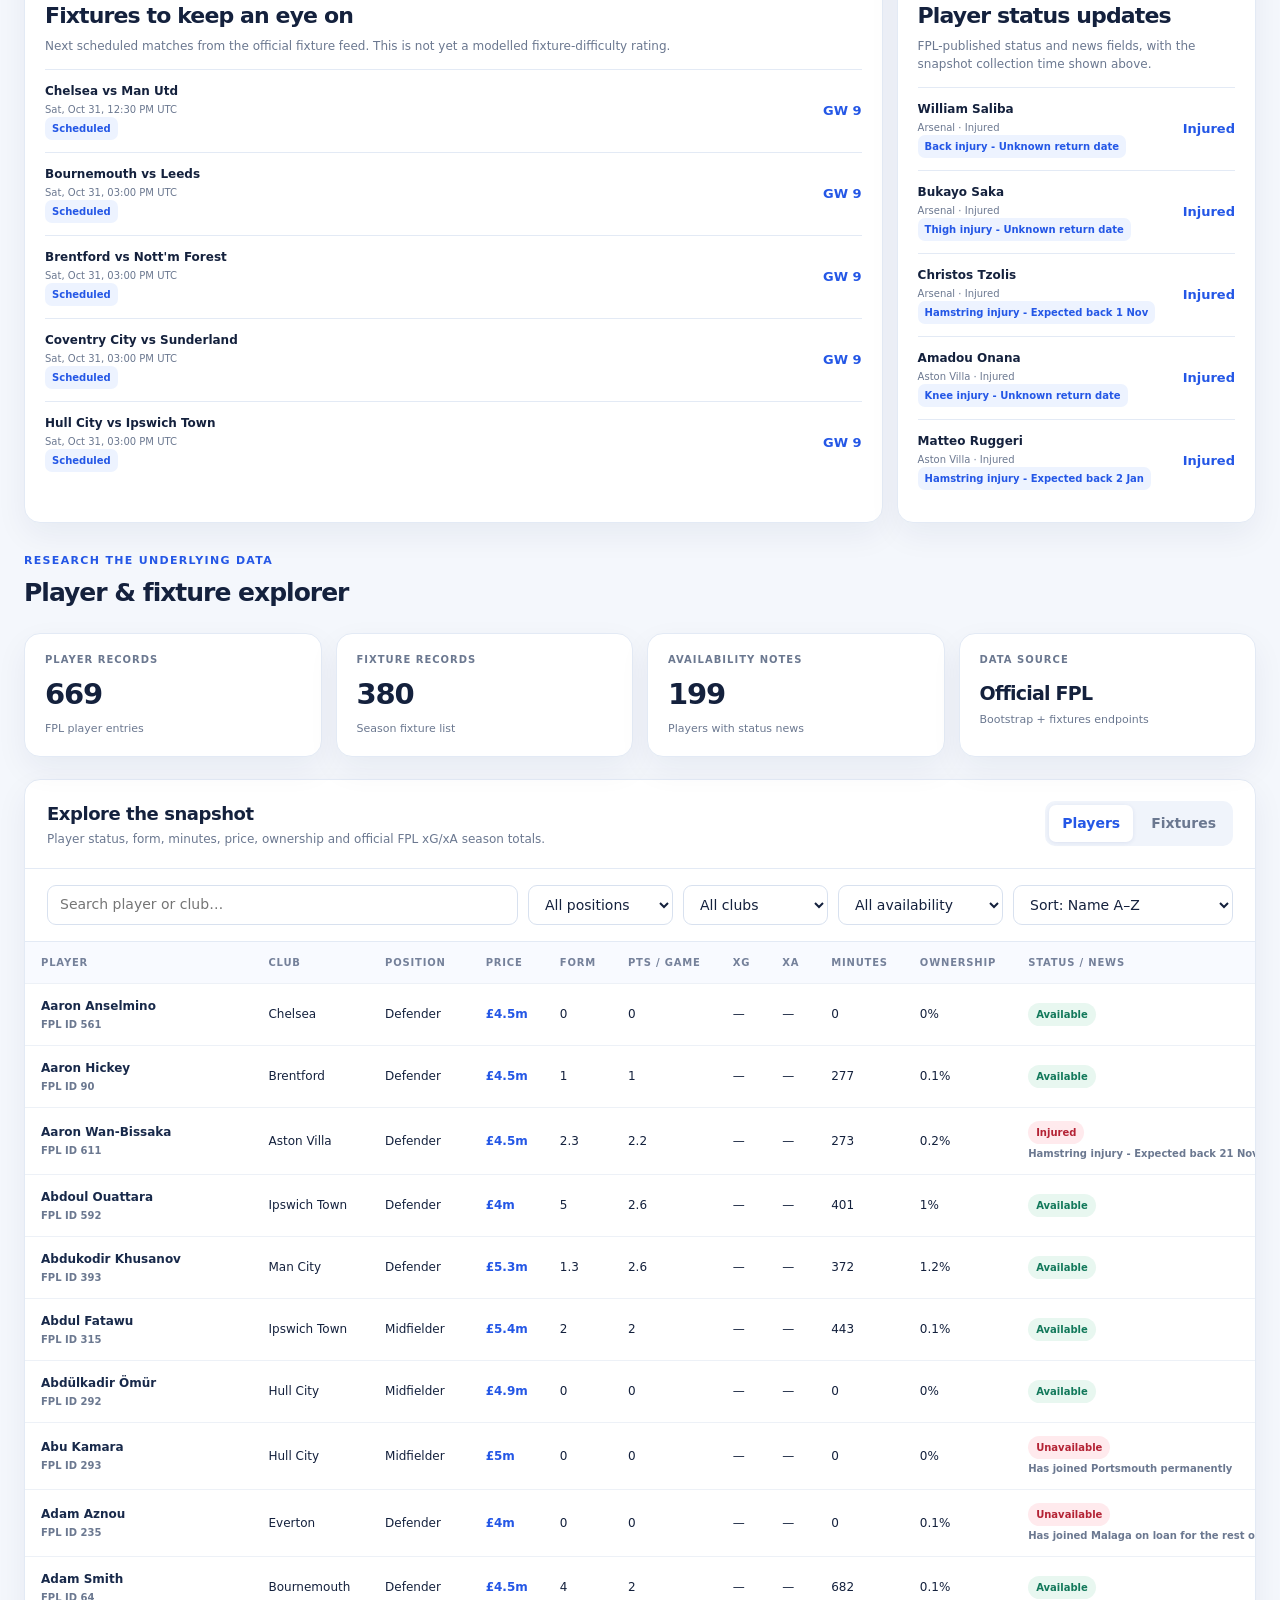
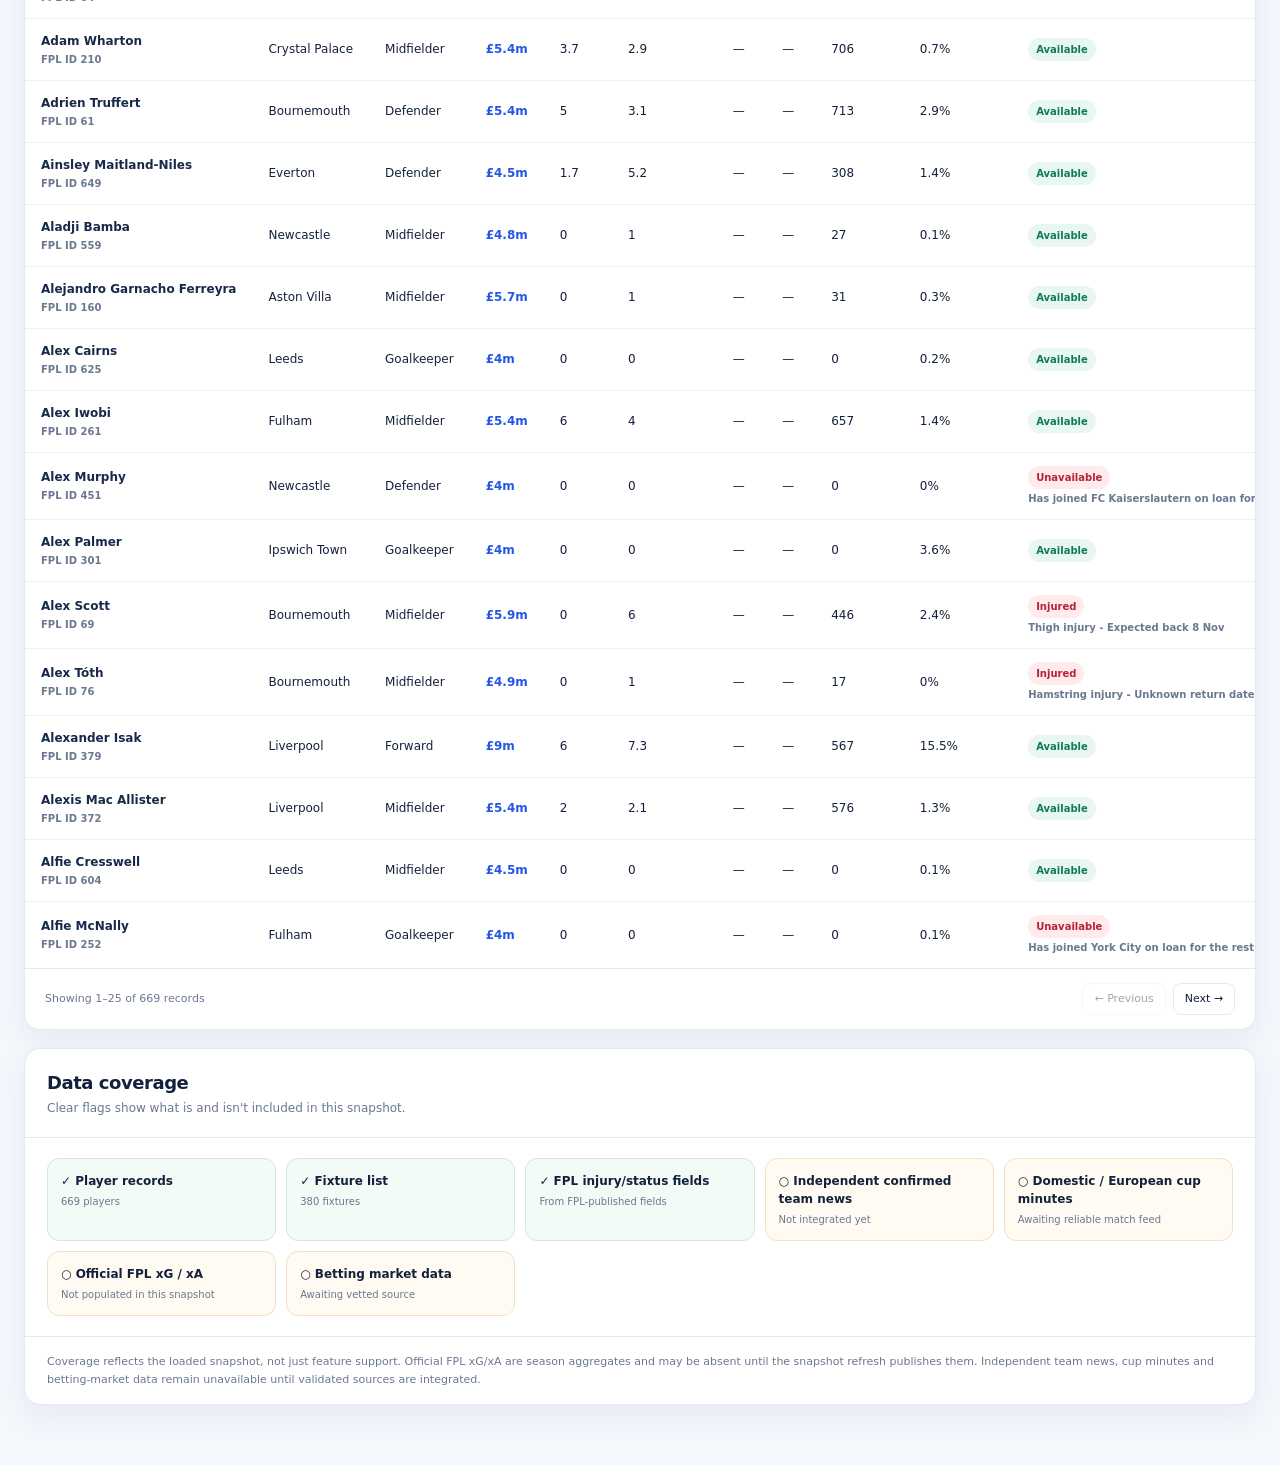
==== commit b00a4914: "Fix Data Centre xG table and live coverage status" ====
--- a/data-centre.html
+++ b/data-centre.html
@@ -96,7 +96,7 @@
 function fillSelect(id,values){const el=$(id);[...new Set(values.filter(Boolean))].sort((a,b)=>String(a).localeCompare(String(b))).forEach(v=>{const o=document.createElement('option');o.value=v;o.textContent=v;el.appendChild(o)})}
 function currentRows(){if(mode==='players'){let rows=[...playerRows];const q=$('playerSearch').value.trim().toLowerCase(),p=$('positionFilter').value,t=$('teamFilter').value,s=$('statusFilter').value,sort=$('sortPlayers').value;rows=rows.filter(x=>(!q||String(x.name+' '+x.team).toLowerCase().includes(q))&&(!p||String(x.position_id)===p)&&(!t||x.team===t)&&(!s||x.status===s));const keys={'price-desc':['price',-1],'price-asc':['price',1],'form-desc':['form',-1],'minutes-desc':['minutes',-1],'ownership-desc':['ownership_percent',-1],'ppg-desc':['points_per_game',-1]};if(keys[sort]){const [k,d]=keys[sort];rows.sort((a,b)=>(Number(a[k]||0)-Number(b[k]||0))*d)}else rows.sort((a,b)=>String(a.name).localeCompare(String(b.name)));return rows}
 let rows=[...fixtureRows];const q=$('fixtureSearch').value.trim().toLowerCase(),gw=$('gameweekFilter').value,t=$('fixtureTeamFilter').value,sort=$('fixtureSort').value;rows=rows.filter(x=>(!q||String(x.home_team+' '+x.away_team).toLowerCase().includes(q))&&(!gw||String(x.gameweek)===gw)&&(!t||x.home_team===t||x.away_team===t));rows.sort((a,b)=>sort==='gw'?(a.gameweek-b.gameweek||String(a.kickoff_time).localeCompare(String(b.kickoff_time))):String(a.kickoff_time||'').localeCompare(String(b.kickoff_time||'')));return rows}
-function render(){const rows=currentRows(),start=page*pageSize,visible=rows.slice(start,start+pageSize);$('resultCount').textContent=rows.length?('Showing '+(start+1)+'–'+Math.min(start+pageSize,rows.length)+' of '+rows.length.toLocaleString()+' records'):'No records match these filters';$('prevPage').disabled=page===0;$('nextPage').disabled=start+pageSize>=rows.length;$('recordSubtitle').textContent=mode==='players'?'Player status, form, minutes, price, ownership and official FPL xG/xA season totals.':'Season fixtures, kickoff times and home/away teams.';if(mode==='players'){$('tableHead').innerHTML='<tr><th>Player</th><th>Club</th><th>Position</th><th>Price</th><th>Form</th><th>Pts / game</th><th>xG</th><th>xA</th><th>Minutes</th><th>Ownership</th><th>Status / news</th></tr>';if(!visible.length){$('tableBody').innerHTML='<tr><td colspan="9" class="empty">No players found. Try changing your filters.</td></tr>';return}$('tableBody').innerHTML=visible.map(x=>'<tr><td><span class="name">'+esc(x.name)+'</span><span class="sub">FPL ID '+esc(x.id)+'</span></td><td>'+esc(x.team)+'</td><td>'+esc(pos[x.position_id]||'Unknown')+'</td><td class="blue">£'+num(x.price,1)+'m</td><td>'+num(x.form)+'</td><td>'+num(x.points_per_game)+'</td><td>'+num(x.minutes,0)+'</td><td>'+num(x.ownership_percent)+'%</td><td><span class="pill '+statusClass(x.status)+'">'+esc(statusLabel[x.status]||'Unknown')+'</span>'+(x.news?'<span class="sub">'+esc(x.news)+'</span>':'')+'</td></tr>').join('')}else{$('tableHead').innerHTML='<tr><th>Gameweek</th><th>Kick-off (UTC)</th><th>Home team</th><th></th><th>Away team</th><th>Status</th><th>Fixture ID</th></tr>';if(!visible.length){$('tableBody').innerHTML='<tr><td colspan="7" class="empty">No fixtures found. Try changing your filters.</td></tr>';return}$('tableBody').innerHTML=visible.map(x=>{let date=x.kickoff_time?new Date(x.kickoff_time).toLocaleString(undefined,{day:'2-digit',month:'short',year:'numeric',hour:'2-digit',minute:'2-digit',timeZone:'UTC'}):'TBC';let status=x.finished?'Finished':x.started?'Started':'Scheduled';return '<tr><td><span class="pill">GW '+esc(x.gameweek)+'</span></td><td>'+esc(date)+'</td><td class="name">'+esc(x.home_team)+'</td><td style="color:#8b98ad;font-weight:800">VS</td><td class="name">'+esc(x.away_team)+'</td><td>'+esc(status)+'</td><td class="sub">'+esc(x.id)+'</td></tr>'}).join('')}}
+function render(){const rows=currentRows(),start=page*pageSize,visible=rows.slice(start,start+pageSize);$('resultCount').textContent=rows.length?('Showing '+(start+1)+'–'+Math.min(start+pageSize,rows.length)+' of '+rows.length.toLocaleString()+' records'):'No records match these filters';$('prevPage').disabled=page===0;$('nextPage').disabled=start+pageSize>=rows.length;$('recordSubtitle').textContent=mode==='players'?'Player status, form, minutes, price, ownership and official FPL xG/xA season totals.':'Season fixtures, kickoff times and home/away teams.';if(mode==='players'){$('tableHead').innerHTML='<tr><th>Player</th><th>Club</th><th>Position</th><th>Price</th><th>Form</th><th>Pts / game</th><th>xG</th><th>xA</th><th>Minutes</th><th>Ownership</th><th>Status / news</th></tr>';if(!visible.length){$('tableBody').innerHTML='<tr><td colspan="11" class="empty">No players found. Try changing your filters.</td></tr>';return}$('tableBody').innerHTML=visible.map(x=>'<tr><td><span class="name">'+esc(x.name)+'</span><span class="sub">FPL ID '+esc(x.id)+'</span></td><td>'+esc(x.team)+'</td><td>'+esc(pos[x.position_id]||'Unknown')+'</td><td class="blue">£'+num(x.price,1)+'m</td><td>'+num(x.form)+'</td><td>'+num(x.points_per_game)+'</td><td>'+num(x.expected_goals)+'</td><td>'+num(x.expected_assists)+'</td><td>'+num(x.minutes,0)+'</td><td>'+num(x.ownership_percent)+'%</td><td><span class="pill '+statusClass(x.status)+'">'+esc(statusLabel[x.status]||'Unknown')+'</span>'+(x.news?'<span class="sub">'+esc(x.news)+'</span>':'')+'</td></tr>').join('')}else{$('tableHead').innerHTML='<tr><th>Gameweek</th><th>Kick-off (UTC)</th><th>Home team</th><th></th><th>Away team</th><th>Status</th><th>Fixture ID</th></tr>';if(!visible.length){$('tableBody').innerHTML='<tr><td colspan="7" class="empty">No fixtures found. Try changing your filters.</td></tr>';return}$('tableBody').innerHTML=visible.map(x=>{let date=x.kickoff_time?new Date(x.kickoff_time).toLocaleString(undefined,{day:'2-digit',month:'short',year:'numeric',hour:'2-digit',minute:'2-digit',timeZone:'UTC'}):'TBC';let status=x.finished?'Finished':x.started?'Started':'Scheduled';return '<tr><td><span class="pill">GW '+esc(x.gameweek)+'</span></td><td>'+esc(date)+'</td><td class="name">'+esc(x.home_team)+'</td><td style="color:#8b98ad;font-weight:800">VS</td><td class="name">'+esc(x.away_team)+'</td><td>'+esc(status)+'</td><td class="sub">'+esc(x.id)+'</td></tr>'}).join('')}}
 function setMode(next){mode=next;page=0;$('playersTab').classList.toggle('active',mode==='players');$('fixturesTab').classList.toggle('active',mode==='fixtures');$('playersTab').setAttribute('aria-selected',String(mode==='players'));$('fixturesTab').setAttribute('aria-selected',String(mode==='fixtures'));$('playerControls').classList.toggle('hidden',mode!=='players');$('fixtureControls').classList.toggle('hidden',mode!=='fixtures');render()}
 
 function storyItem(title,detail,metric,chip){return '<div class="story-item"><div><strong>'+esc(title)+'</strong><small>'+esc(detail)+'</small>'+(chip?'<span class="story-chip">'+esc(chip)+'</span>':'')+'</div><span class="metric">'+esc(metric)+'</span></div>'}
@@ -138,7 +138,7 @@
  $('moverStories').innerHTML=display.length?display.map(p=>storyItem(p.name,(p.change>0?'Projection increased':'Projection decreased')+(p.expected_minutes!=null?' · '+Math.round(Number(p.expected_minutes))+' expected mins':''),(p.change>0?'+':'')+Number(p.change).toFixed(2)+' pts',(p.new_confidence||p.old_confidence||'')+' confidence')).join(''):'<div class="news-empty">No comparison available yet, or the audit has no material changes.</div>';
  $('moverMeta').textContent=audit&&audit.comparison_available?'Compared '+(audit.players_compared||0)+' players in the latest model refresh.':'A previous prediction run is required to show forecast changes.';
 }
-function renderCoverage(c){const items=[['Player records',true,(c.players||0)+' players'],['Fixture list',true,(c.fixtures||0)+' fixtures'],['FPL injury/status fields',!!c.injury_status_fields,'From FPL-published fields'],['Independent confirmed team news',!!c.confirmed_team_news,c.confirmed_team_news?'Integrated':'Not integrated yet'],['Domestic / European cup minutes',!!c.cup_appearances,c.cup_appearances?'Integrated':'Awaiting reliable match feed'],['Official FPL xG / xA',!!c.expected_goals_data,c.expected_goals_data?'Season totals from FPL':'Not supplied by FPL'],['Betting market data',!!c.betting_market_data,c.betting_market_data?'Integrated':'Awaiting vetted source']];$('coverageGrid').innerHTML=items.map(i=>'<div class="coverage-item '+(i[1]?'yes':'no')+'"><strong>'+(i[1]?'✓ ':'○ ')+esc(i[0])+'</strong><span>'+esc(i[2])+'</span></div>').join('');$('coverageNote').textContent=c.reason||'The snapshot includes only the sources listed in its metadata. Missing supplementary sources are not inferred or fabricated.'}
+function renderCoverage(c){const populated=playerRows.filter(p=>(p.expected_goals!==null&&p.expected_goals!==undefined&&p.expected_goals!=='')||(p.expected_assists!==null&&p.expected_assists!==undefined&&p.expected_assists!==''));const hasXg=populated.length>0;const items=[['Player records',playerRows.length>0,playerRows.length.toLocaleString()+' players'],['Fixture list',fixtureRows.length>0,fixtureRows.length.toLocaleString()+' fixtures'],['FPL injury/status fields',!!c.injury_status_fields,'From FPL-published fields'],['Independent confirmed team news',!!c.confirmed_team_news,c.confirmed_team_news?'Integrated':'Not integrated yet'],['Domestic / European cup minutes',!!c.cup_appearances,c.cup_appearances?'Integrated':'Awaiting reliable match feed'],['Official FPL xG / xA',hasXg,hasXg?populated.length+' players have season xG and/or xA':'Not populated in this snapshot'],['Betting market data',!!c.betting_market_data,c.betting_market_data?'Integrated':'Awaiting vetted source']];$('coverageGrid').innerHTML=items.map(i=>'<div class="coverage-item '+(i[1]?'yes':'no')+'"><strong>'+(i[1]?'✓ ':'○ ')+esc(i[0])+'</strong><span>'+esc(i[2])+'</span></div>').join('');$('coverageNote').textContent='Coverage reflects the loaded snapshot, not just feature support. Official FPL xG/xA are season aggregates and may be absent until the snapshot refresh publishes them. Independent team news, cup minutes and betting-market data remain unavailable until validated sources are integrated.'}
 async function init(){try{const response=await fetch('intelligence_snapshot.json?cache='+(Date.now()),{cache:'no-store'});if(!response.ok)throw new Error('Snapshot request returned '+response.status+'. Check that intelligence_snapshot.json is published on the main branch.');snapshot=await response.json();playerRows=Array.isArray(snapshot.players)?snapshot.players:[];fixtureRows=Array.isArray(snapshot.fixtures)?snapshot.fixtures:[];$('updated').textContent=snapshot.collected_at?new Date(snapshot.collected_at).toLocaleString(undefined,{dateStyle:'medium',timeStyle:'short',timeZone:'UTC'})+' UTC':'Timestamp unavailable';$('gw').textContent='Target Gameweek '+(snapshot.target_gameweek??'—')+' · Season '+(snapshot.season||'—');$('playerCount').textContent=playerRows.length.toLocaleString();$('fixtureCount').textContent=fixtureRows.length.toLocaleString();$('availabilityCount').textContent=playerRows.filter(x=>x.news).length.toLocaleString();fillSelect('teamFilter',playerRows.map(x=>x.team));fillSelect('fixtureTeamFilter',[...fixtureRows.map(x=>x.home_team),...fixtureRows.map(x=>x.away_team)]);[...new Set(fixtureRows.map(x=>x.gameweek).filter(x=>x!==null&&x!==undefined))].sort((a,b)=>a-b).forEach(g=>{const o=document.createElement('option');o.value=g;o.textContent='Gameweek '+g;$('gameweekFilter').appendChild(o)});renderCoverage(snapshot.coverage||{});renderNewsroom();render();try{const [p,a]=await Promise.all([fetch('predictions.json?cache='+Date.now(),{cache:'no-store'}),fetch('prediction_audit.json?cache='+Date.now(),{cache:'no-store'})]);if(p.ok)predictions=await p.json();if(a.ok)audit=await a.json();renderPredictionNewsroom()}catch(e){renderPredictionNewsroom()}}catch(err){$('error').classList.remove('hidden');$('error').textContent='Could not load the snapshot: '+err.message;$('tableBody').innerHTML='<tr><td colspan="9" class="empty">The data file could not be loaded.</td></tr>';$('recordSubtitle').textContent='Snapshot unavailable';$('resultCount').textContent='No data loaded'}}
 ['playerSearch','positionFilter','teamFilter','statusFilter','sortPlayers','fixtureSearch','gameweekFilter','fixtureTeamFilter','fixtureSort'].forEach(id=>$(id).addEventListener('input',()=>{page=0;render()}));$('playersTab').addEventListener('click',()=>setMode('players'));$('fixturesTab').addEventListener('click',()=>setMode('fixtures'));$('prevPage').addEventListener('click',()=>{page=Math.max(0,page-1);render()});$('nextPage').addEventListener('click',()=>{page++;render()});init();
 })();
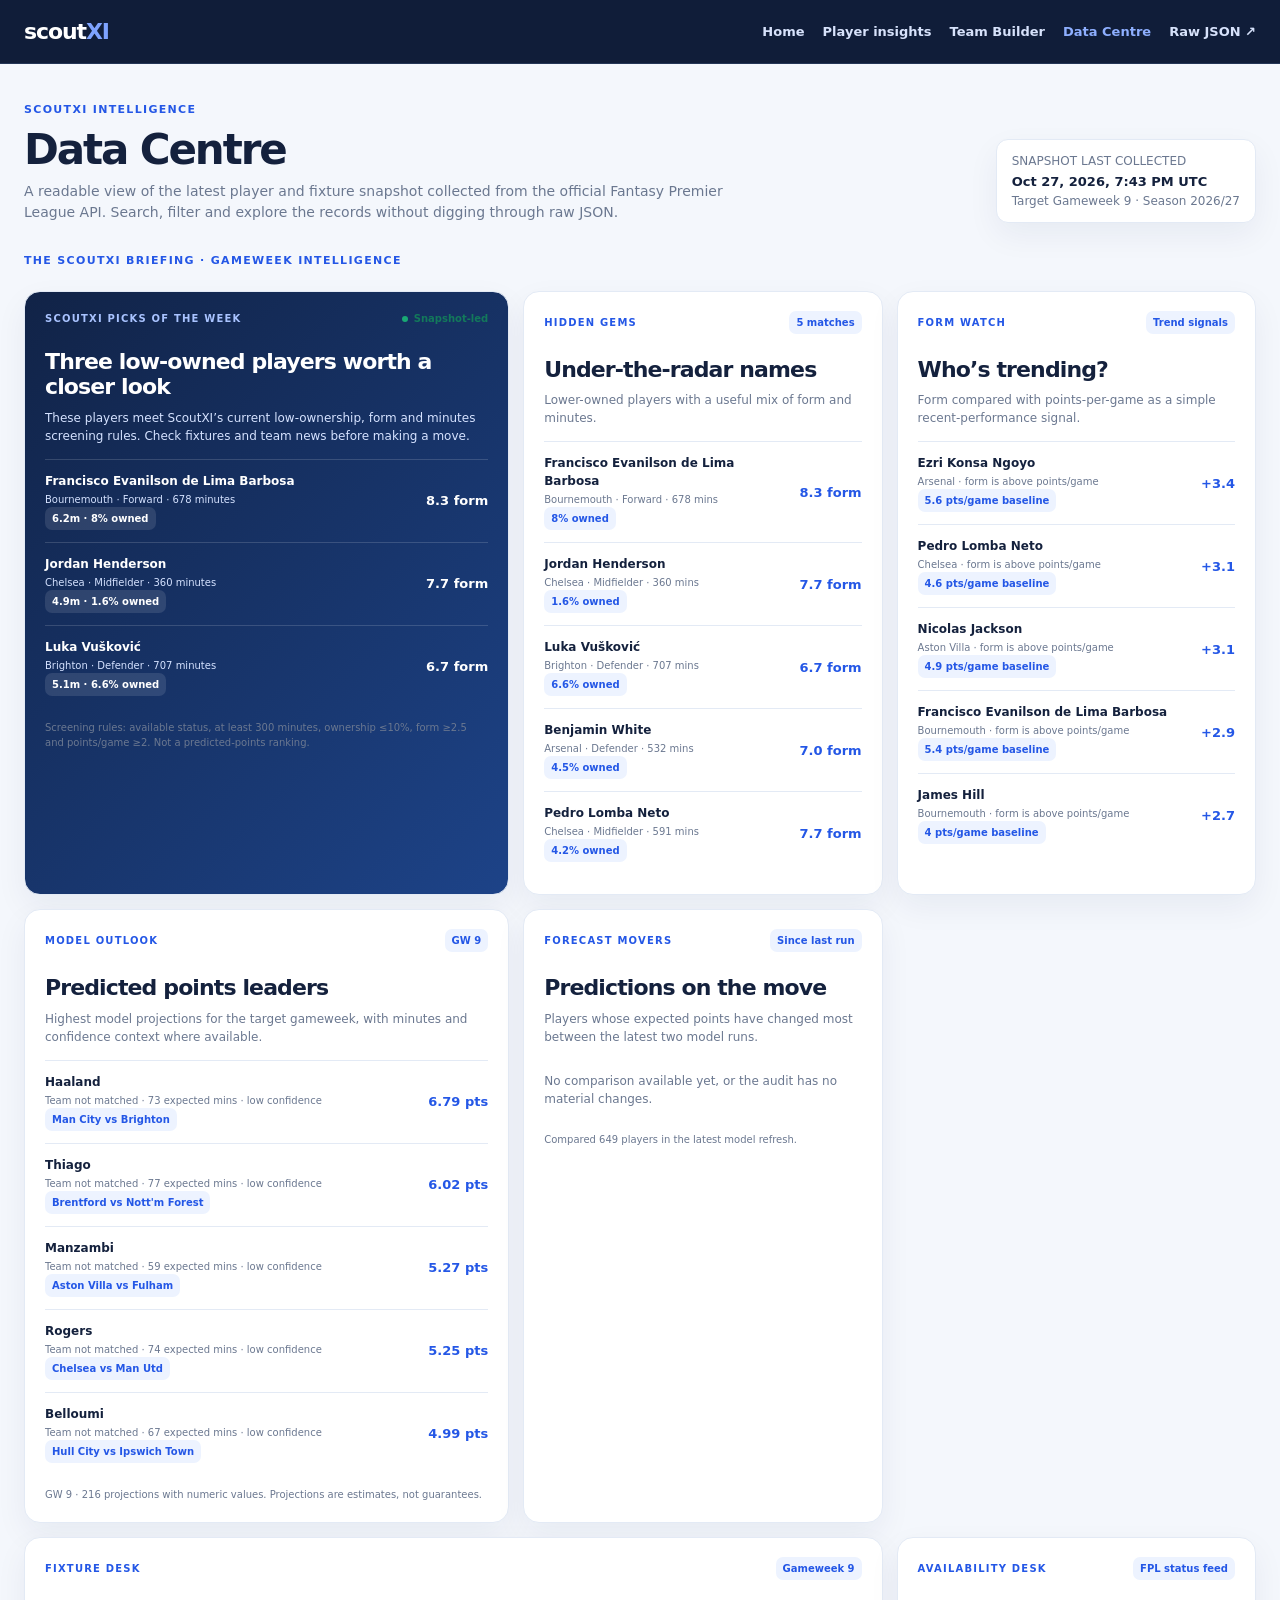
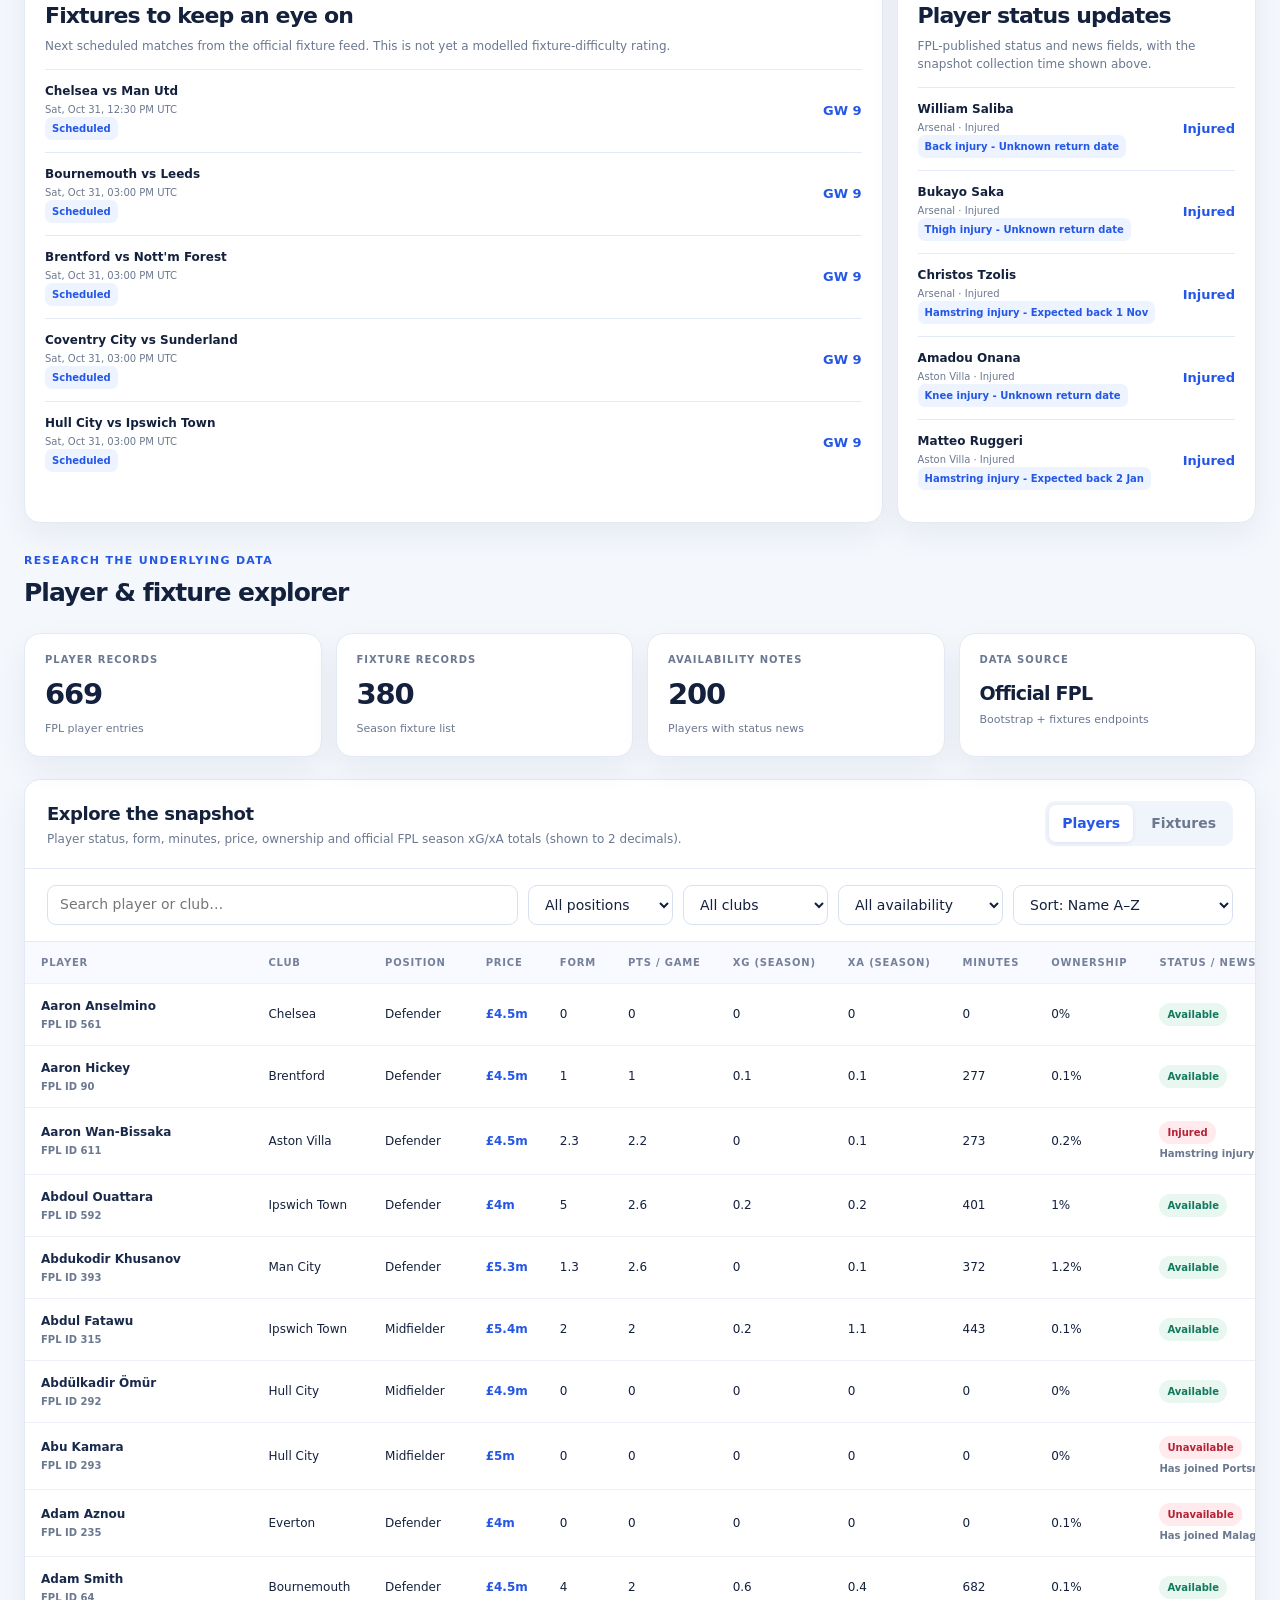
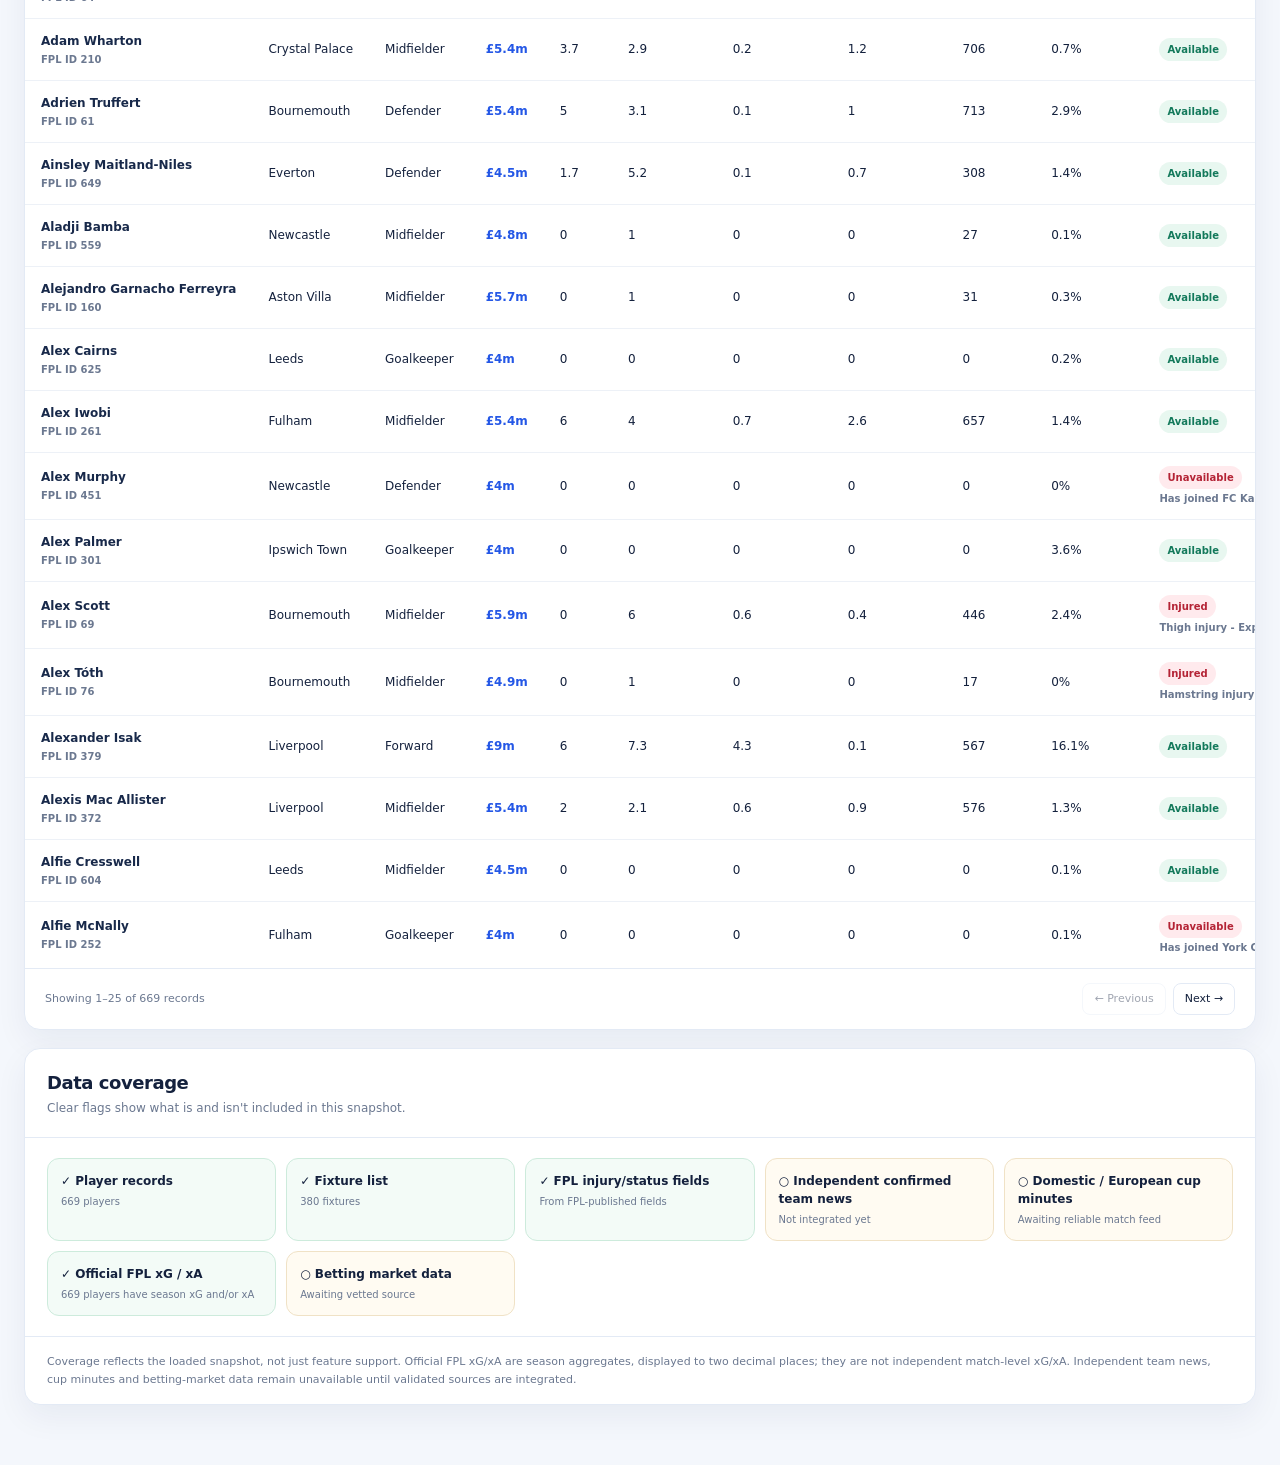
==== commit 726d352c: "Fix Data Centre xG and xA display precision" ====
--- a/data-centre.html
+++ b/data-centre.html
@@ -96,7 +96,7 @@
 function fillSelect(id,values){const el=$(id);[...new Set(values.filter(Boolean))].sort((a,b)=>String(a).localeCompare(String(b))).forEach(v=>{const o=document.createElement('option');o.value=v;o.textContent=v;el.appendChild(o)})}
 function currentRows(){if(mode==='players'){let rows=[...playerRows];const q=$('playerSearch').value.trim().toLowerCase(),p=$('positionFilter').value,t=$('teamFilter').value,s=$('statusFilter').value,sort=$('sortPlayers').value;rows=rows.filter(x=>(!q||String(x.name+' '+x.team).toLowerCase().includes(q))&&(!p||String(x.position_id)===p)&&(!t||x.team===t)&&(!s||x.status===s));const keys={'price-desc':['price',-1],'price-asc':['price',1],'form-desc':['form',-1],'minutes-desc':['minutes',-1],'ownership-desc':['ownership_percent',-1],'ppg-desc':['points_per_game',-1]};if(keys[sort]){const [k,d]=keys[sort];rows.sort((a,b)=>(Number(a[k]||0)-Number(b[k]||0))*d)}else rows.sort((a,b)=>String(a.name).localeCompare(String(b.name)));return rows}
 let rows=[...fixtureRows];const q=$('fixtureSearch').value.trim().toLowerCase(),gw=$('gameweekFilter').value,t=$('fixtureTeamFilter').value,sort=$('fixtureSort').value;rows=rows.filter(x=>(!q||String(x.home_team+' '+x.away_team).toLowerCase().includes(q))&&(!gw||String(x.gameweek)===gw)&&(!t||x.home_team===t||x.away_team===t));rows.sort((a,b)=>sort==='gw'?(a.gameweek-b.gameweek||String(a.kickoff_time).localeCompare(String(b.kickoff_time))):String(a.kickoff_time||'').localeCompare(String(b.kickoff_time||'')));return rows}
-function render(){const rows=currentRows(),start=page*pageSize,visible=rows.slice(start,start+pageSize);$('resultCount').textContent=rows.length?('Showing '+(start+1)+'–'+Math.min(start+pageSize,rows.length)+' of '+rows.length.toLocaleString()+' records'):'No records match these filters';$('prevPage').disabled=page===0;$('nextPage').disabled=start+pageSize>=rows.length;$('recordSubtitle').textContent=mode==='players'?'Player status, form, minutes, price, ownership and official FPL xG/xA season totals.':'Season fixtures, kickoff times and home/away teams.';if(mode==='players'){$('tableHead').innerHTML='<tr><th>Player</th><th>Club</th><th>Position</th><th>Price</th><th>Form</th><th>Pts / game</th><th>xG</th><th>xA</th><th>Minutes</th><th>Ownership</th><th>Status / news</th></tr>';if(!visible.length){$('tableBody').innerHTML='<tr><td colspan="11" class="empty">No players found. Try changing your filters.</td></tr>';return}$('tableBody').innerHTML=visible.map(x=>'<tr><td><span class="name">'+esc(x.name)+'</span><span class="sub">FPL ID '+esc(x.id)+'</span></td><td>'+esc(x.team)+'</td><td>'+esc(pos[x.position_id]||'Unknown')+'</td><td class="blue">£'+num(x.price,1)+'m</td><td>'+num(x.form)+'</td><td>'+num(x.points_per_game)+'</td><td>'+num(x.expected_goals)+'</td><td>'+num(x.expected_assists)+'</td><td>'+num(x.minutes,0)+'</td><td>'+num(x.ownership_percent)+'%</td><td><span class="pill '+statusClass(x.status)+'">'+esc(statusLabel[x.status]||'Unknown')+'</span>'+(x.news?'<span class="sub">'+esc(x.news)+'</span>':'')+'</td></tr>').join('')}else{$('tableHead').innerHTML='<tr><th>Gameweek</th><th>Kick-off (UTC)</th><th>Home team</th><th></th><th>Away team</th><th>Status</th><th>Fixture ID</th></tr>';if(!visible.length){$('tableBody').innerHTML='<tr><td colspan="7" class="empty">No fixtures found. Try changing your filters.</td></tr>';return}$('tableBody').innerHTML=visible.map(x=>{let date=x.kickoff_time?new Date(x.kickoff_time).toLocaleString(undefined,{day:'2-digit',month:'short',year:'numeric',hour:'2-digit',minute:'2-digit',timeZone:'UTC'}):'TBC';let status=x.finished?'Finished':x.started?'Started':'Scheduled';return '<tr><td><span class="pill">GW '+esc(x.gameweek)+'</span></td><td>'+esc(date)+'</td><td class="name">'+esc(x.home_team)+'</td><td style="color:#8b98ad;font-weight:800">VS</td><td class="name">'+esc(x.away_team)+'</td><td>'+esc(status)+'</td><td class="sub">'+esc(x.id)+'</td></tr>'}).join('')}}
+function render(){const rows=currentRows(),start=page*pageSize,visible=rows.slice(start,start+pageSize);$('resultCount').textContent=rows.length?('Showing '+(start+1)+'–'+Math.min(start+pageSize,rows.length)+' of '+rows.length.toLocaleString()+' records'):'No records match these filters';$('prevPage').disabled=page===0;$('nextPage').disabled=start+pageSize>=rows.length;$('recordSubtitle').textContent=mode==='players'?'Player status, form, minutes, price, ownership and official FPL season xG/xA totals (shown to 2 decimals).':'Season fixtures, kickoff times and home/away teams.';if(mode==='players'){$('tableHead').innerHTML='<tr><th>Player</th><th>Club</th><th>Position</th><th>Price</th><th>Form</th><th>Pts / game</th><th>xG (season)</th><th>xA (season)</th><th>Minutes</th><th>Ownership</th><th>Status / news</th></tr>';if(!visible.length){$('tableBody').innerHTML='<tr><td colspan="11" class="empty">No players found. Try changing your filters.</td></tr>';return}$('tableBody').innerHTML=visible.map(x=>'<tr><td><span class="name">'+esc(x.name)+'</span><span class="sub">FPL ID '+esc(x.id)+'</span></td><td>'+esc(x.team)+'</td><td>'+esc(pos[x.position_id]||'Unknown')+'</td><td class="blue">£'+num(x.price,1)+'m</td><td>'+num(x.form)+'</td><td>'+num(x.points_per_game)+'</td><td>'+num(x.expected_goals)+'</td><td>'+num(x.expected_assists)+'</td><td>'+num(x.minutes,0)+'</td><td>'+num(x.ownership_percent)+'%</td><td><span class="pill '+statusClass(x.status)+'">'+esc(statusLabel[x.status]||'Unknown')+'</span>'+(x.news?'<span class="sub">'+esc(x.news)+'</span>':'')+'</td></tr>').join('')}else{$('tableHead').innerHTML='<tr><th>Gameweek</th><th>Kick-off (UTC)</th><th>Home team</th><th></th><th>Away team</th><th>Status</th><th>Fixture ID</th></tr>';if(!visible.length){$('tableBody').innerHTML='<tr><td colspan="7" class="empty">No fixtures found. Try changing your filters.</td></tr>';return}$('tableBody').innerHTML=visible.map(x=>{let date=x.kickoff_time?new Date(x.kickoff_time).toLocaleString(undefined,{day:'2-digit',month:'short',year:'numeric',hour:'2-digit',minute:'2-digit',timeZone:'UTC'}):'TBC';let status=x.finished?'Finished':x.started?'Started':'Scheduled';return '<tr><td><span class="pill">GW '+esc(x.gameweek)+'</span></td><td>'+esc(date)+'</td><td class="name">'+esc(x.home_team)+'</td><td style="color:#8b98ad;font-weight:800">VS</td><td class="name">'+esc(x.away_team)+'</td><td>'+esc(status)+'</td><td class="sub">'+esc(x.id)+'</td></tr>'}).join('')}}
 function setMode(next){mode=next;page=0;$('playersTab').classList.toggle('active',mode==='players');$('fixturesTab').classList.toggle('active',mode==='fixtures');$('playersTab').setAttribute('aria-selected',String(mode==='players'));$('fixturesTab').setAttribute('aria-selected',String(mode==='fixtures'));$('playerControls').classList.toggle('hidden',mode!=='players');$('fixtureControls').classList.toggle('hidden',mode!=='fixtures');render()}
 
 function storyItem(title,detail,metric,chip){return '<div class="story-item"><div><strong>'+esc(title)+'</strong><small>'+esc(detail)+'</small>'+(chip?'<span class="story-chip">'+esc(chip)+'</span>':'')+'</div><span class="metric">'+esc(metric)+'</span></div>'}
@@ -138,7 +138,7 @@
  $('moverStories').innerHTML=display.length?display.map(p=>storyItem(p.name,(p.change>0?'Projection increased':'Projection decreased')+(p.expected_minutes!=null?' · '+Math.round(Number(p.expected_minutes))+' expected mins':''),(p.change>0?'+':'')+Number(p.change).toFixed(2)+' pts',(p.new_confidence||p.old_confidence||'')+' confidence')).join(''):'<div class="news-empty">No comparison available yet, or the audit has no material changes.</div>';
  $('moverMeta').textContent=audit&&audit.comparison_available?'Compared '+(audit.players_compared||0)+' players in the latest model refresh.':'A previous prediction run is required to show forecast changes.';
 }
-function renderCoverage(c){const populated=playerRows.filter(p=>(p.expected_goals!==null&&p.expected_goals!==undefined&&p.expected_goals!=='')||(p.expected_assists!==null&&p.expected_assists!==undefined&&p.expected_assists!==''));const hasXg=populated.length>0;const items=[['Player records',playerRows.length>0,playerRows.length.toLocaleString()+' players'],['Fixture list',fixtureRows.length>0,fixtureRows.length.toLocaleString()+' fixtures'],['FPL injury/status fields',!!c.injury_status_fields,'From FPL-published fields'],['Independent confirmed team news',!!c.confirmed_team_news,c.confirmed_team_news?'Integrated':'Not integrated yet'],['Domestic / European cup minutes',!!c.cup_appearances,c.cup_appearances?'Integrated':'Awaiting reliable match feed'],['Official FPL xG / xA',hasXg,hasXg?populated.length+' players have season xG and/or xA':'Not populated in this snapshot'],['Betting market data',!!c.betting_market_data,c.betting_market_data?'Integrated':'Awaiting vetted source']];$('coverageGrid').innerHTML=items.map(i=>'<div class="coverage-item '+(i[1]?'yes':'no')+'"><strong>'+(i[1]?'✓ ':'○ ')+esc(i[0])+'</strong><span>'+esc(i[2])+'</span></div>').join('');$('coverageNote').textContent='Coverage reflects the loaded snapshot, not just feature support. Official FPL xG/xA are season aggregates and may be absent until the snapshot refresh publishes them. Independent team news, cup minutes and betting-market data remain unavailable until validated sources are integrated.'}
+function renderCoverage(c){const populated=playerRows.filter(p=>(p.expected_goals!==null&&p.expected_goals!==undefined&&p.expected_goals!=='')||(p.expected_assists!==null&&p.expected_assists!==undefined&&p.expected_assists!==''));const hasXg=populated.length>0;const items=[['Player records',playerRows.length>0,playerRows.length.toLocaleString()+' players'],['Fixture list',fixtureRows.length>0,fixtureRows.length.toLocaleString()+' fixtures'],['FPL injury/status fields',!!c.injury_status_fields,'From FPL-published fields'],['Independent confirmed team news',!!c.confirmed_team_news,c.confirmed_team_news?'Integrated':'Not integrated yet'],['Domestic / European cup minutes',!!c.cup_appearances,c.cup_appearances?'Integrated':'Awaiting reliable match feed'],['Official FPL xG / xA',hasXg,hasXg?populated.length+' players have season xG and/or xA':'Not populated in this snapshot'],['Betting market data',!!c.betting_market_data,c.betting_market_data?'Integrated':'Awaiting vetted source']];$('coverageGrid').innerHTML=items.map(i=>'<div class="coverage-item '+(i[1]?'yes':'no')+'"><strong>'+(i[1]?'✓ ':'○ ')+esc(i[0])+'</strong><span>'+esc(i[2])+'</span></div>').join('');$('coverageNote').textContent='Coverage reflects the loaded snapshot, not just feature support. Official FPL xG/xA are season aggregates, displayed to two decimal places; they are not independent match-level xG/xA. Independent team news, cup minutes and betting-market data remain unavailable until validated sources are integrated.'}
 async function init(){try{const response=await fetch('intelligence_snapshot.json?cache='+(Date.now()),{cache:'no-store'});if(!response.ok)throw new Error('Snapshot request returned '+response.status+'. Check that intelligence_snapshot.json is published on the main branch.');snapshot=await response.json();playerRows=Array.isArray(snapshot.players)?snapshot.players:[];fixtureRows=Array.isArray(snapshot.fixtures)?snapshot.fixtures:[];$('updated').textContent=snapshot.collected_at?new Date(snapshot.collected_at).toLocaleString(undefined,{dateStyle:'medium',timeStyle:'short',timeZone:'UTC'})+' UTC':'Timestamp unavailable';$('gw').textContent='Target Gameweek '+(snapshot.target_gameweek??'—')+' · Season '+(snapshot.season||'—');$('playerCount').textContent=playerRows.length.toLocaleString();$('fixtureCount').textContent=fixtureRows.length.toLocaleString();$('availabilityCount').textContent=playerRows.filter(x=>x.news).length.toLocaleString();fillSelect('teamFilter',playerRows.map(x=>x.team));fillSelect('fixtureTeamFilter',[...fixtureRows.map(x=>x.home_team),...fixtureRows.map(x=>x.away_team)]);[...new Set(fixtureRows.map(x=>x.gameweek).filter(x=>x!==null&&x!==undefined))].sort((a,b)=>a-b).forEach(g=>{const o=document.createElement('option');o.value=g;o.textContent='Gameweek '+g;$('gameweekFilter').appendChild(o)});renderCoverage(snapshot.coverage||{});renderNewsroom();render();try{const [p,a]=await Promise.all([fetch('predictions.json?cache='+Date.now(),{cache:'no-store'}),fetch('prediction_audit.json?cache='+Date.now(),{cache:'no-store'})]);if(p.ok)predictions=await p.json();if(a.ok)audit=await a.json();renderPredictionNewsroom()}catch(e){renderPredictionNewsroom()}}catch(err){$('error').classList.remove('hidden');$('error').textContent='Could not load the snapshot: '+err.message;$('tableBody').innerHTML='<tr><td colspan="9" class="empty">The data file could not be loaded.</td></tr>';$('recordSubtitle').textContent='Snapshot unavailable';$('resultCount').textContent='No data loaded'}}
 ['playerSearch','positionFilter','teamFilter','statusFilter','sortPlayers','fixtureSearch','gameweekFilter','fixtureTeamFilter','fixtureSort'].forEach(id=>$(id).addEventListener('input',()=>{page=0;render()}));$('playersTab').addEventListener('click',()=>setMode('players'));$('fixturesTab').addEventListener('click',()=>setMode('fixtures'));$('prevPage').addEventListener('click',()=>{page=Math.max(0,page-1);render()});$('nextPage').addEventListener('click',()=>{page++;render()});init();
 })();
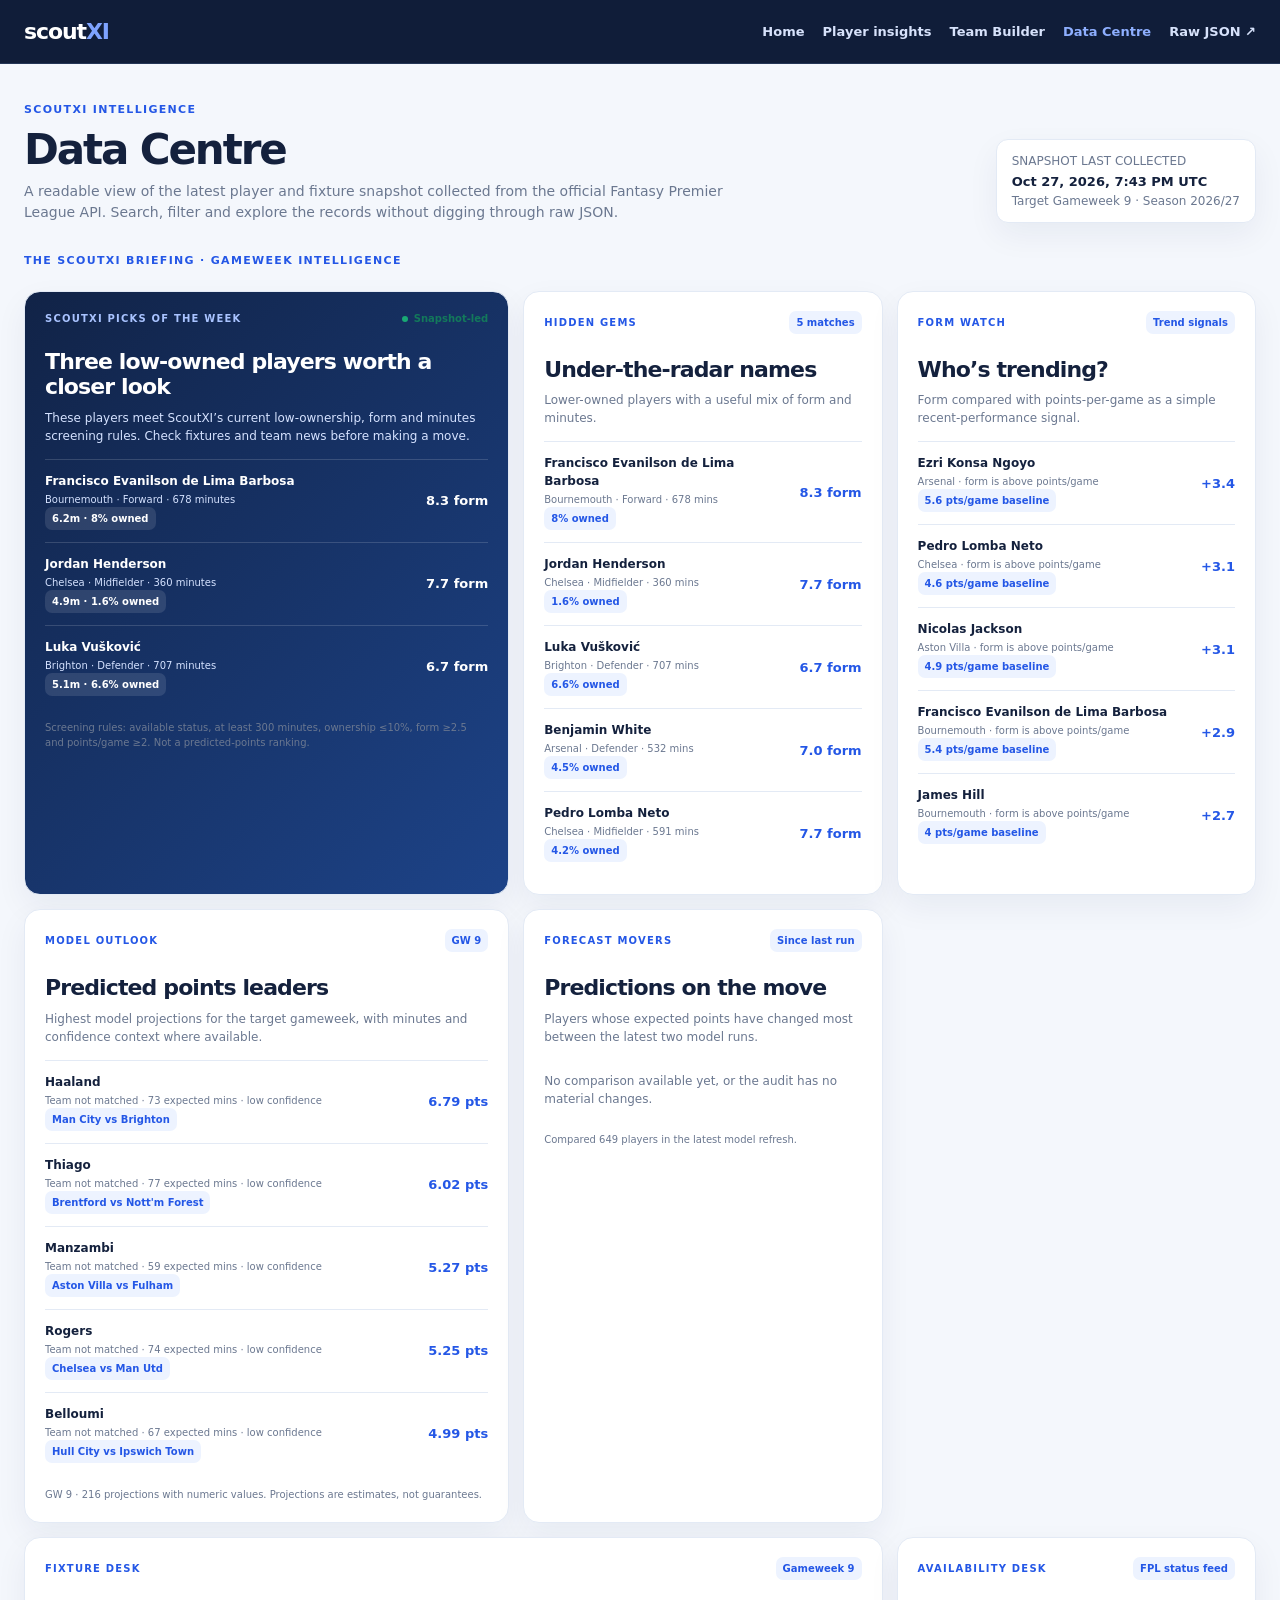
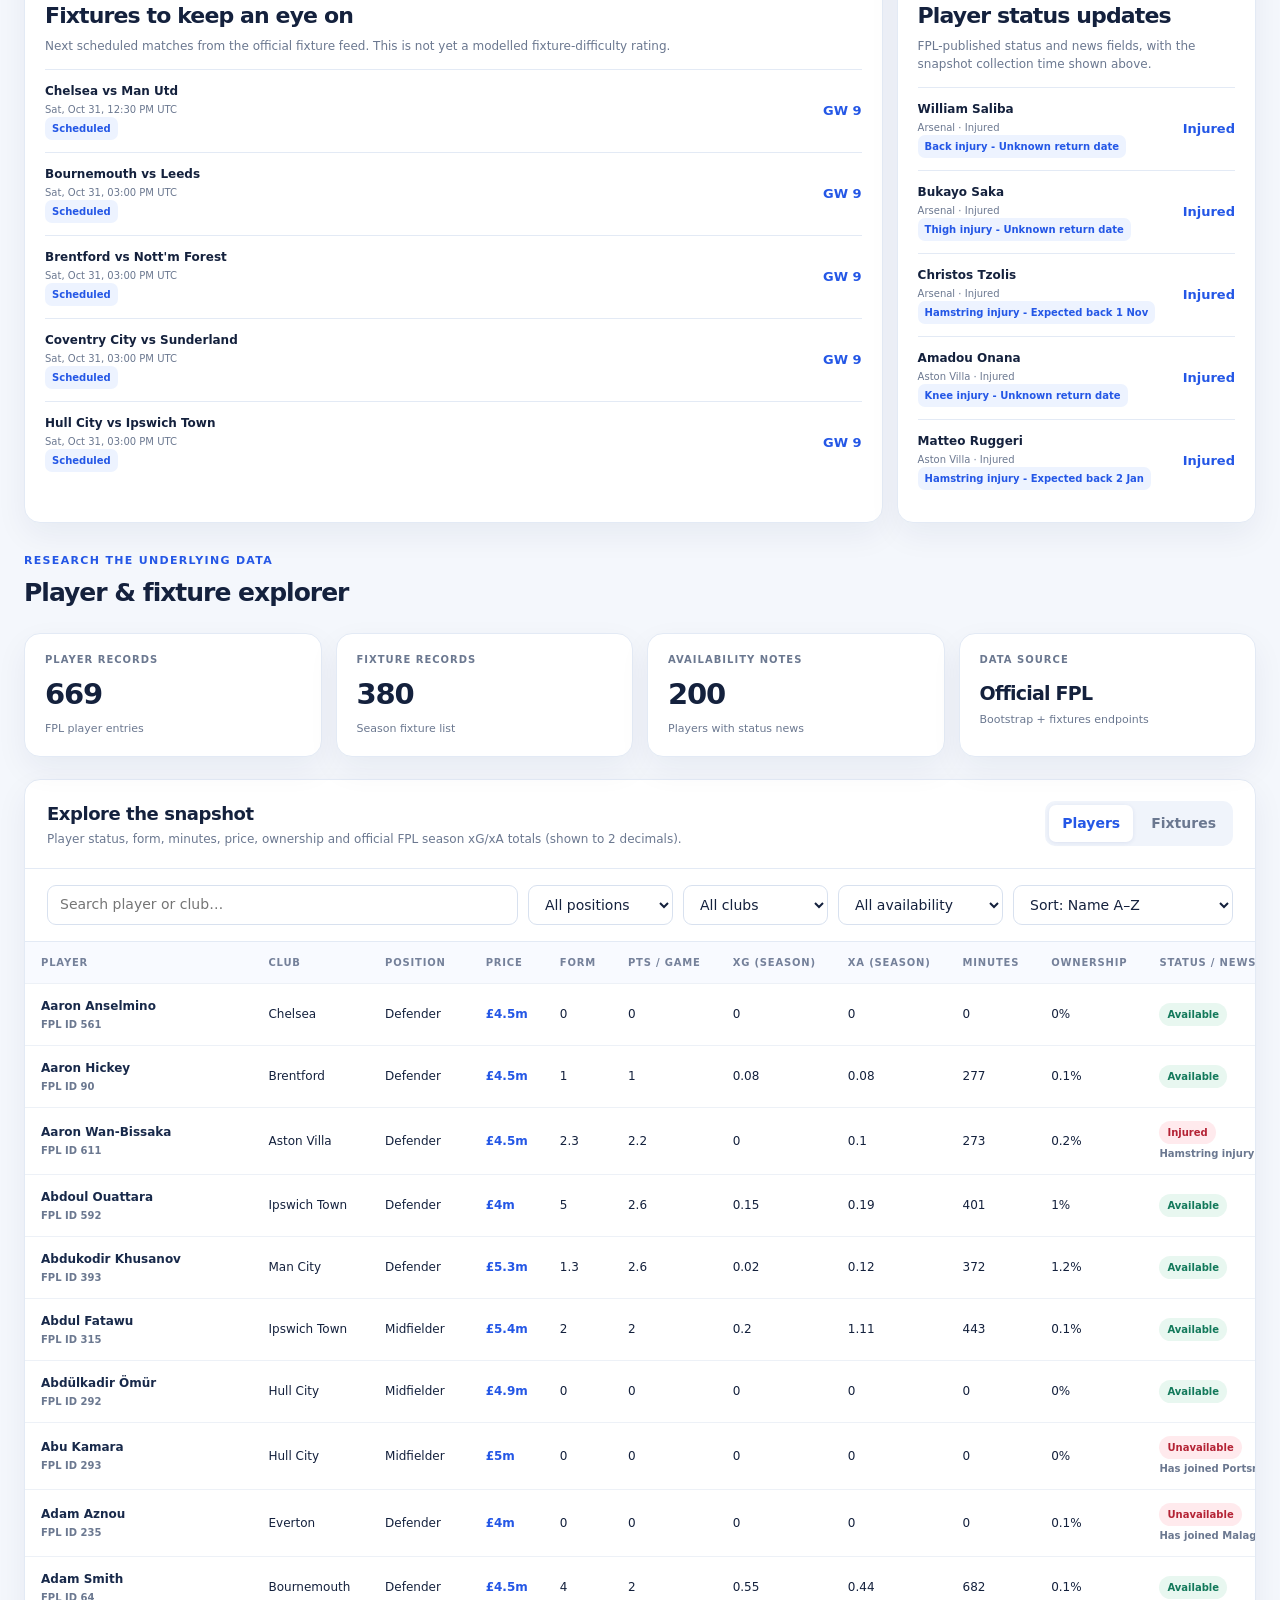
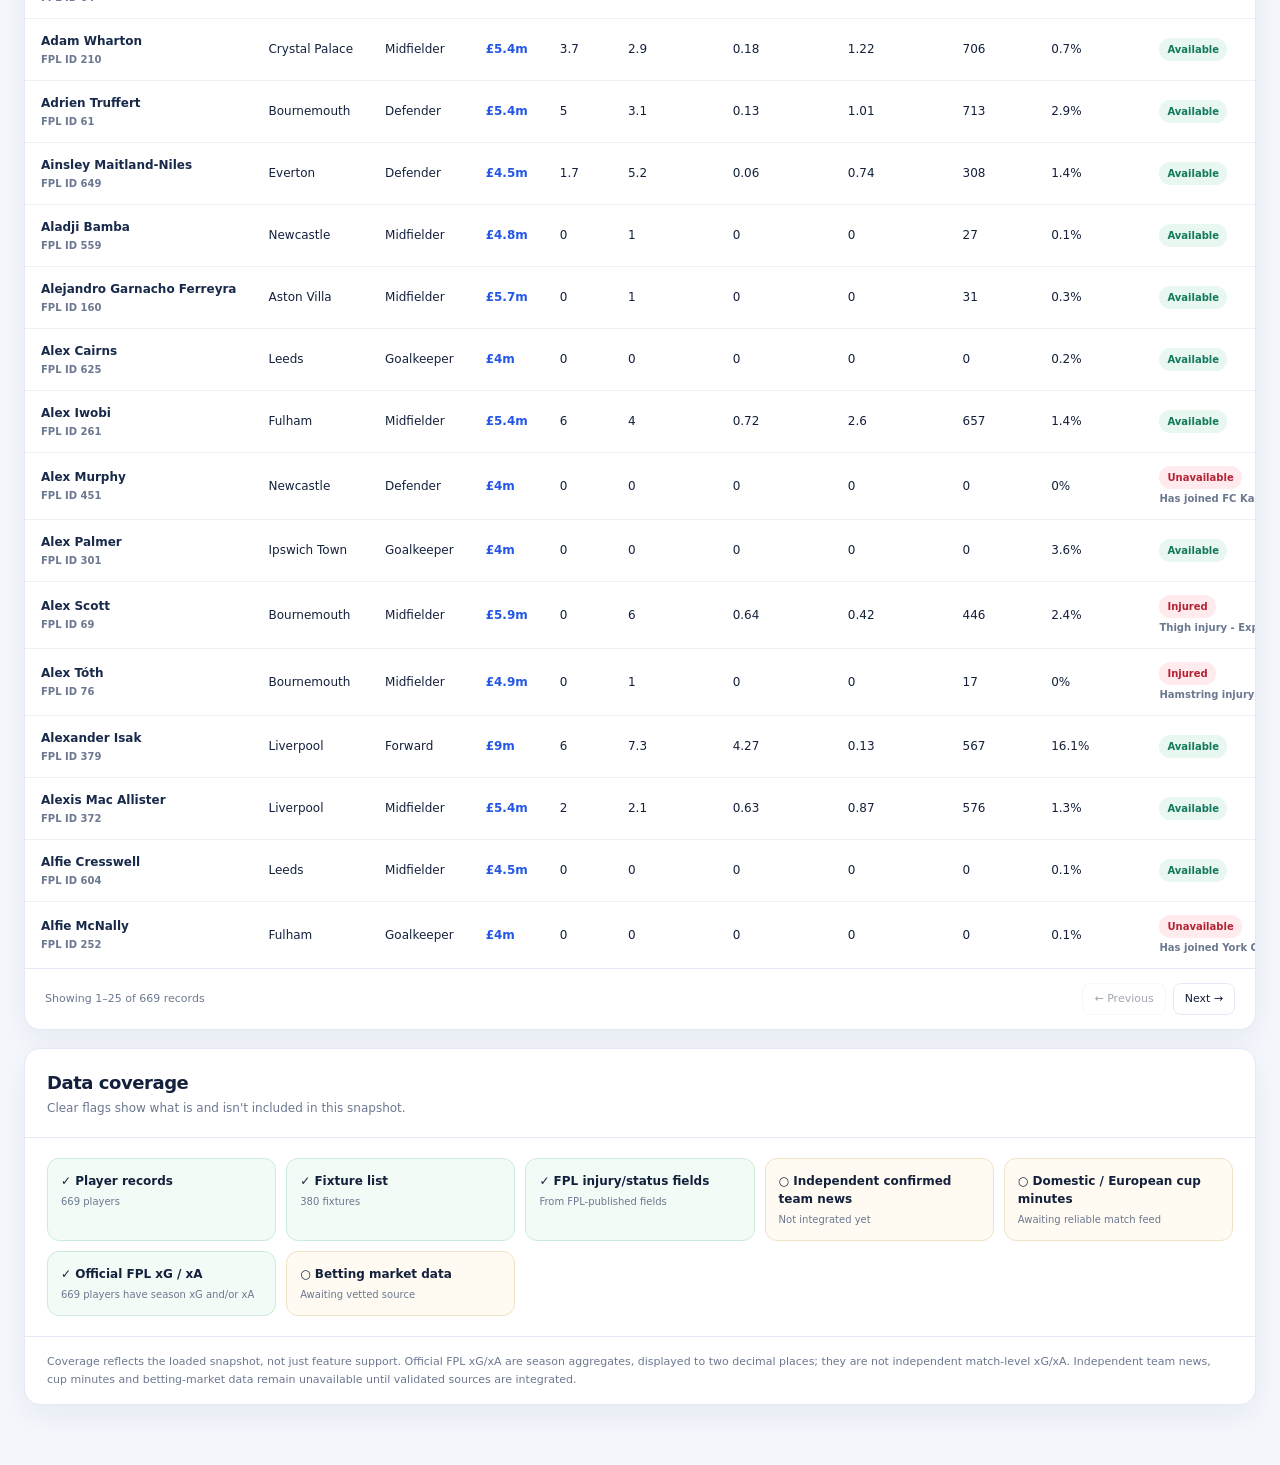
==== commit b2005f0c: "Show xG and xA to two decimal places" ====
--- a/data-centre.html
+++ b/data-centre.html
@@ -96,7 +96,7 @@
 function fillSelect(id,values){const el=$(id);[...new Set(values.filter(Boolean))].sort((a,b)=>String(a).localeCompare(String(b))).forEach(v=>{const o=document.createElement('option');o.value=v;o.textContent=v;el.appendChild(o)})}
 function currentRows(){if(mode==='players'){let rows=[...playerRows];const q=$('playerSearch').value.trim().toLowerCase(),p=$('positionFilter').value,t=$('teamFilter').value,s=$('statusFilter').value,sort=$('sortPlayers').value;rows=rows.filter(x=>(!q||String(x.name+' '+x.team).toLowerCase().includes(q))&&(!p||String(x.position_id)===p)&&(!t||x.team===t)&&(!s||x.status===s));const keys={'price-desc':['price',-1],'price-asc':['price',1],'form-desc':['form',-1],'minutes-desc':['minutes',-1],'ownership-desc':['ownership_percent',-1],'ppg-desc':['points_per_game',-1]};if(keys[sort]){const [k,d]=keys[sort];rows.sort((a,b)=>(Number(a[k]||0)-Number(b[k]||0))*d)}else rows.sort((a,b)=>String(a.name).localeCompare(String(b.name)));return rows}
 let rows=[...fixtureRows];const q=$('fixtureSearch').value.trim().toLowerCase(),gw=$('gameweekFilter').value,t=$('fixtureTeamFilter').value,sort=$('fixtureSort').value;rows=rows.filter(x=>(!q||String(x.home_team+' '+x.away_team).toLowerCase().includes(q))&&(!gw||String(x.gameweek)===gw)&&(!t||x.home_team===t||x.away_team===t));rows.sort((a,b)=>sort==='gw'?(a.gameweek-b.gameweek||String(a.kickoff_time).localeCompare(String(b.kickoff_time))):String(a.kickoff_time||'').localeCompare(String(b.kickoff_time||'')));return rows}
-function render(){const rows=currentRows(),start=page*pageSize,visible=rows.slice(start,start+pageSize);$('resultCount').textContent=rows.length?('Showing '+(start+1)+'–'+Math.min(start+pageSize,rows.length)+' of '+rows.length.toLocaleString()+' records'):'No records match these filters';$('prevPage').disabled=page===0;$('nextPage').disabled=start+pageSize>=rows.length;$('recordSubtitle').textContent=mode==='players'?'Player status, form, minutes, price, ownership and official FPL season xG/xA totals (shown to 2 decimals).':'Season fixtures, kickoff times and home/away teams.';if(mode==='players'){$('tableHead').innerHTML='<tr><th>Player</th><th>Club</th><th>Position</th><th>Price</th><th>Form</th><th>Pts / game</th><th>xG (season)</th><th>xA (season)</th><th>Minutes</th><th>Ownership</th><th>Status / news</th></tr>';if(!visible.length){$('tableBody').innerHTML='<tr><td colspan="11" class="empty">No players found. Try changing your filters.</td></tr>';return}$('tableBody').innerHTML=visible.map(x=>'<tr><td><span class="name">'+esc(x.name)+'</span><span class="sub">FPL ID '+esc(x.id)+'</span></td><td>'+esc(x.team)+'</td><td>'+esc(pos[x.position_id]||'Unknown')+'</td><td class="blue">£'+num(x.price,1)+'m</td><td>'+num(x.form)+'</td><td>'+num(x.points_per_game)+'</td><td>'+num(x.expected_goals)+'</td><td>'+num(x.expected_assists)+'</td><td>'+num(x.minutes,0)+'</td><td>'+num(x.ownership_percent)+'%</td><td><span class="pill '+statusClass(x.status)+'">'+esc(statusLabel[x.status]||'Unknown')+'</span>'+(x.news?'<span class="sub">'+esc(x.news)+'</span>':'')+'</td></tr>').join('')}else{$('tableHead').innerHTML='<tr><th>Gameweek</th><th>Kick-off (UTC)</th><th>Home team</th><th></th><th>Away team</th><th>Status</th><th>Fixture ID</th></tr>';if(!visible.length){$('tableBody').innerHTML='<tr><td colspan="7" class="empty">No fixtures found. Try changing your filters.</td></tr>';return}$('tableBody').innerHTML=visible.map(x=>{let date=x.kickoff_time?new Date(x.kickoff_time).toLocaleString(undefined,{day:'2-digit',month:'short',year:'numeric',hour:'2-digit',minute:'2-digit',timeZone:'UTC'}):'TBC';let status=x.finished?'Finished':x.started?'Started':'Scheduled';return '<tr><td><span class="pill">GW '+esc(x.gameweek)+'</span></td><td>'+esc(date)+'</td><td class="name">'+esc(x.home_team)+'</td><td style="color:#8b98ad;font-weight:800">VS</td><td class="name">'+esc(x.away_team)+'</td><td>'+esc(status)+'</td><td class="sub">'+esc(x.id)+'</td></tr>'}).join('')}}
+function render(){const rows=currentRows(),start=page*pageSize,visible=rows.slice(start,start+pageSize);$('resultCount').textContent=rows.length?('Showing '+(start+1)+'–'+Math.min(start+pageSize,rows.length)+' of '+rows.length.toLocaleString()+' records'):'No records match these filters';$('prevPage').disabled=page===0;$('nextPage').disabled=start+pageSize>=rows.length;$('recordSubtitle').textContent=mode==='players'?'Player status, form, minutes, price, ownership and official FPL season xG/xA totals (shown to 2 decimals).':'Season fixtures, kickoff times and home/away teams.';if(mode==='players'){$('tableHead').innerHTML='<tr><th>Player</th><th>Club</th><th>Position</th><th>Price</th><th>Form</th><th>Pts / game</th><th>xG (season)</th><th>xA (season)</th><th>Minutes</th><th>Ownership</th><th>Status / news</th></tr>';if(!visible.length){$('tableBody').innerHTML='<tr><td colspan="11" class="empty">No players found. Try changing your filters.</td></tr>';return}$('tableBody').innerHTML=visible.map(x=>'<tr><td><span class="name">'+esc(x.name)+'</span><span class="sub">FPL ID '+esc(x.id)+'</span></td><td>'+esc(x.team)+'</td><td>'+esc(pos[x.position_id]||'Unknown')+'</td><td class="blue">£'+num(x.price,1)+'m</td><td>'+num(x.form)+'</td><td>'+num(x.points_per_game)+'</td><td>'+num(x.expected_goals,2)+'</td><td>'+num(x.expected_assists,2)+'</td><td>'+num(x.minutes,0)+'</td><td>'+num(x.ownership_percent)+'%</td><td><span class="pill '+statusClass(x.status)+'">'+esc(statusLabel[x.status]||'Unknown')+'</span>'+(x.news?'<span class="sub">'+esc(x.news)+'</span>':'')+'</td></tr>').join('')}else{$('tableHead').innerHTML='<tr><th>Gameweek</th><th>Kick-off (UTC)</th><th>Home team</th><th></th><th>Away team</th><th>Status</th><th>Fixture ID</th></tr>';if(!visible.length){$('tableBody').innerHTML='<tr><td colspan="7" class="empty">No fixtures found. Try changing your filters.</td></tr>';return}$('tableBody').innerHTML=visible.map(x=>{let date=x.kickoff_time?new Date(x.kickoff_time).toLocaleString(undefined,{day:'2-digit',month:'short',year:'numeric',hour:'2-digit',minute:'2-digit',timeZone:'UTC'}):'TBC';let status=x.finished?'Finished':x.started?'Started':'Scheduled';return '<tr><td><span class="pill">GW '+esc(x.gameweek)+'</span></td><td>'+esc(date)+'</td><td class="name">'+esc(x.home_team)+'</td><td style="color:#8b98ad;font-weight:800">VS</td><td class="name">'+esc(x.away_team)+'</td><td>'+esc(status)+'</td><td class="sub">'+esc(x.id)+'</td></tr>'}).join('')}}
 function setMode(next){mode=next;page=0;$('playersTab').classList.toggle('active',mode==='players');$('fixturesTab').classList.toggle('active',mode==='fixtures');$('playersTab').setAttribute('aria-selected',String(mode==='players'));$('fixturesTab').setAttribute('aria-selected',String(mode==='fixtures'));$('playerControls').classList.toggle('hidden',mode!=='players');$('fixtureControls').classList.toggle('hidden',mode!=='fixtures');render()}
 
 function storyItem(title,detail,metric,chip){return '<div class="story-item"><div><strong>'+esc(title)+'</strong><small>'+esc(detail)+'</small>'+(chip?'<span class="story-chip">'+esc(chip)+'</span>':'')+'</div><span class="metric">'+esc(metric)+'</span></div>'}
